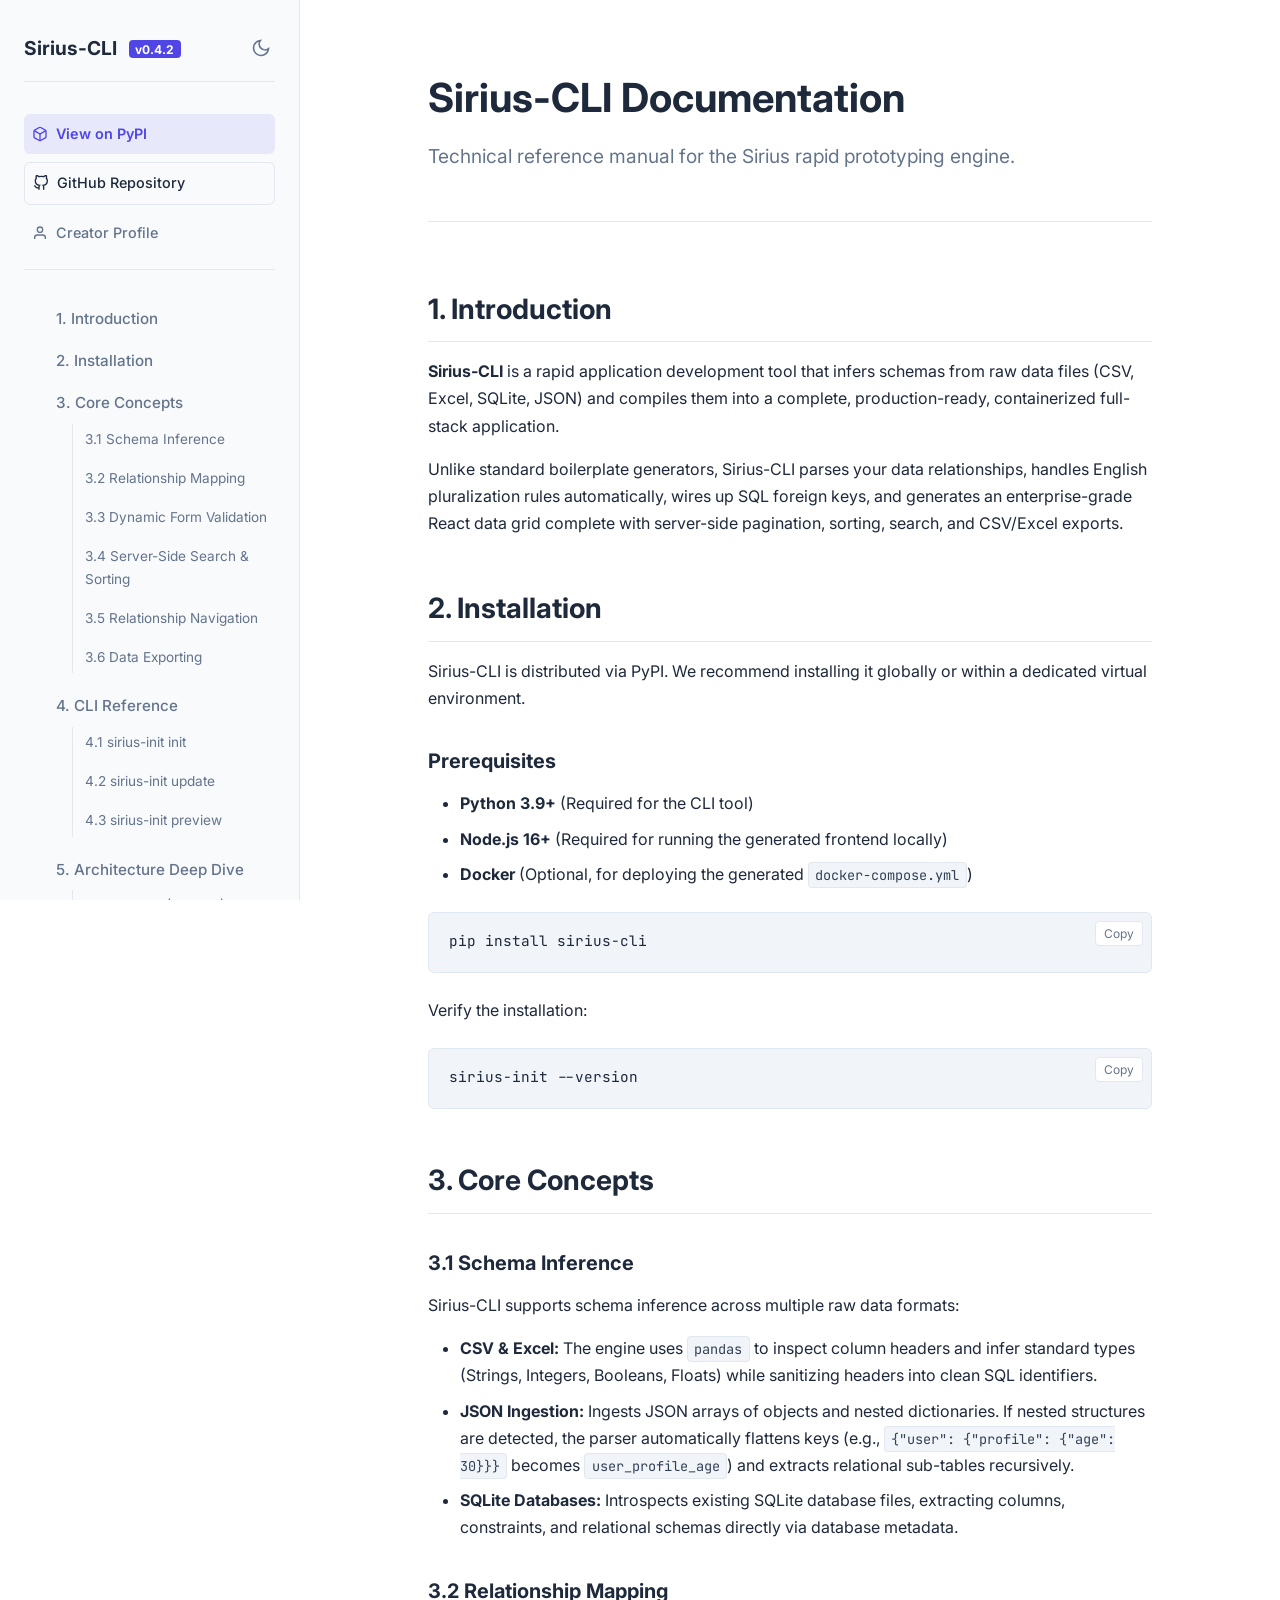
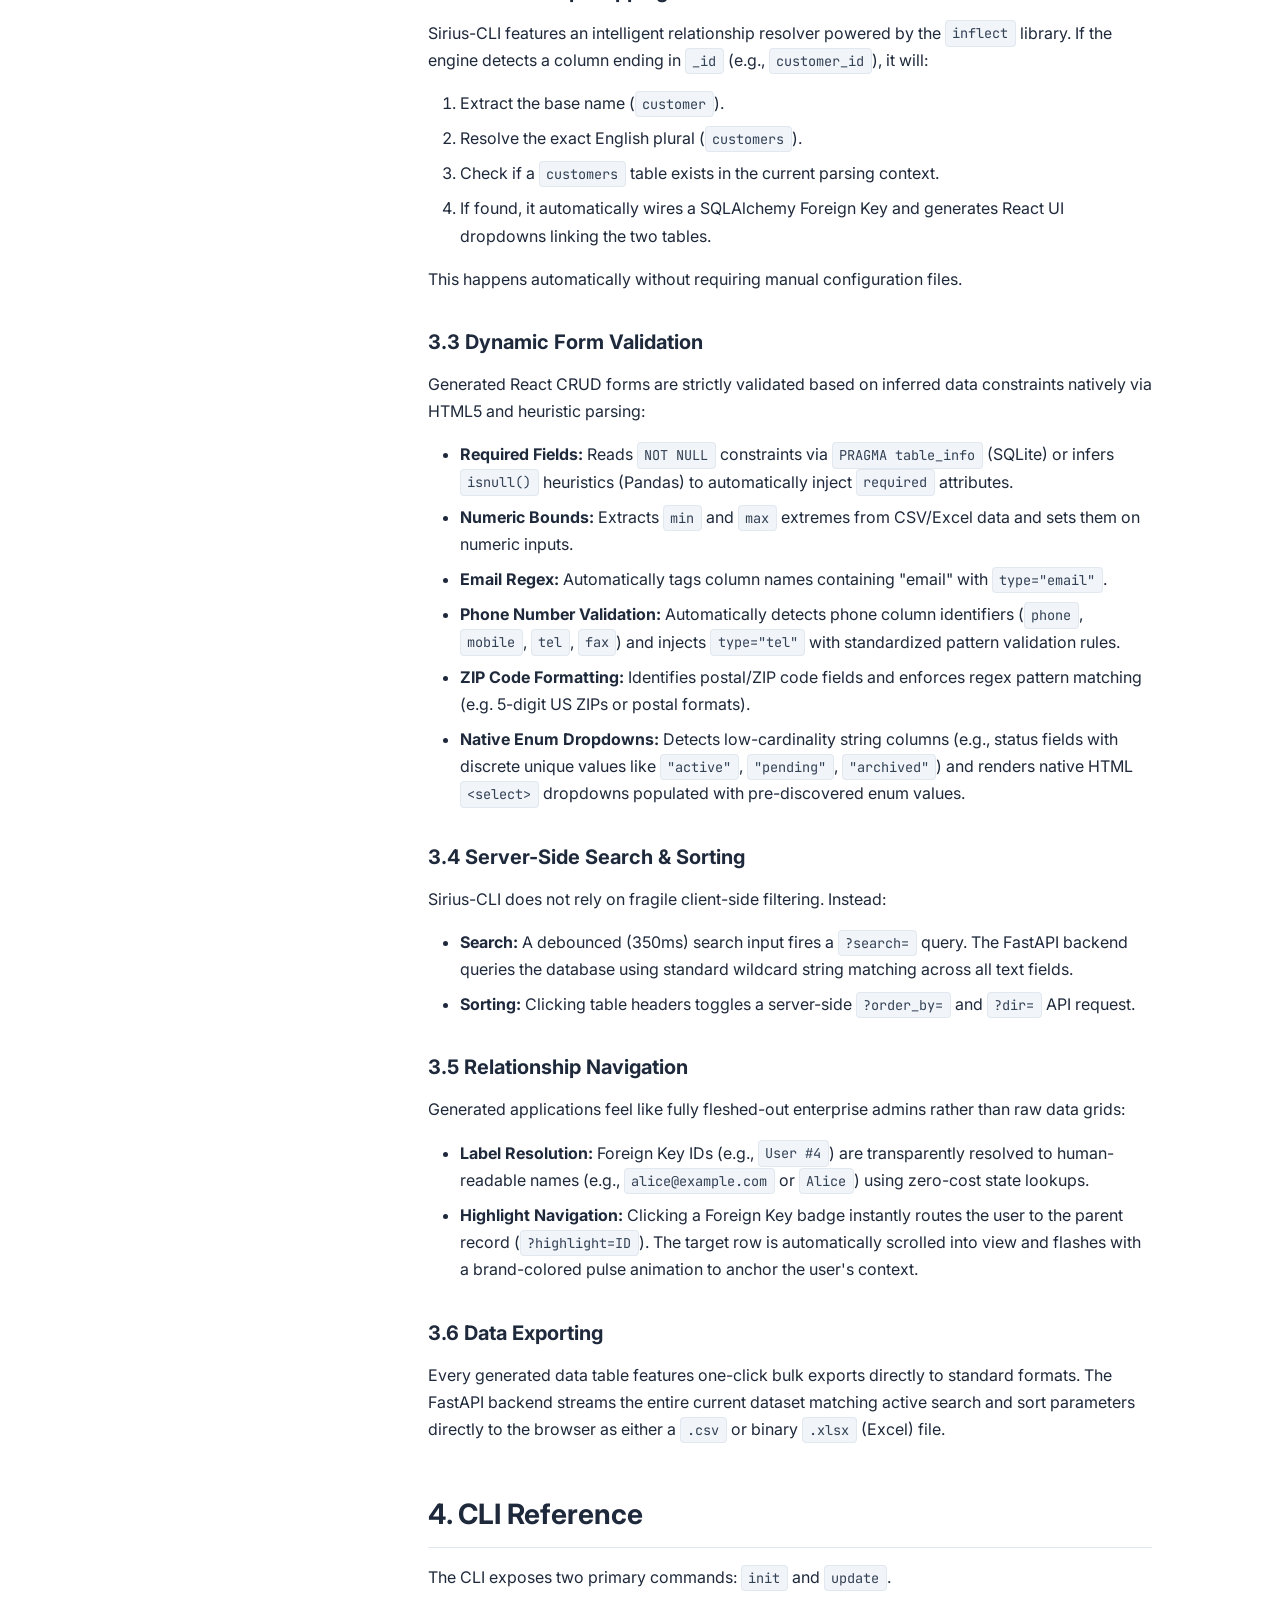
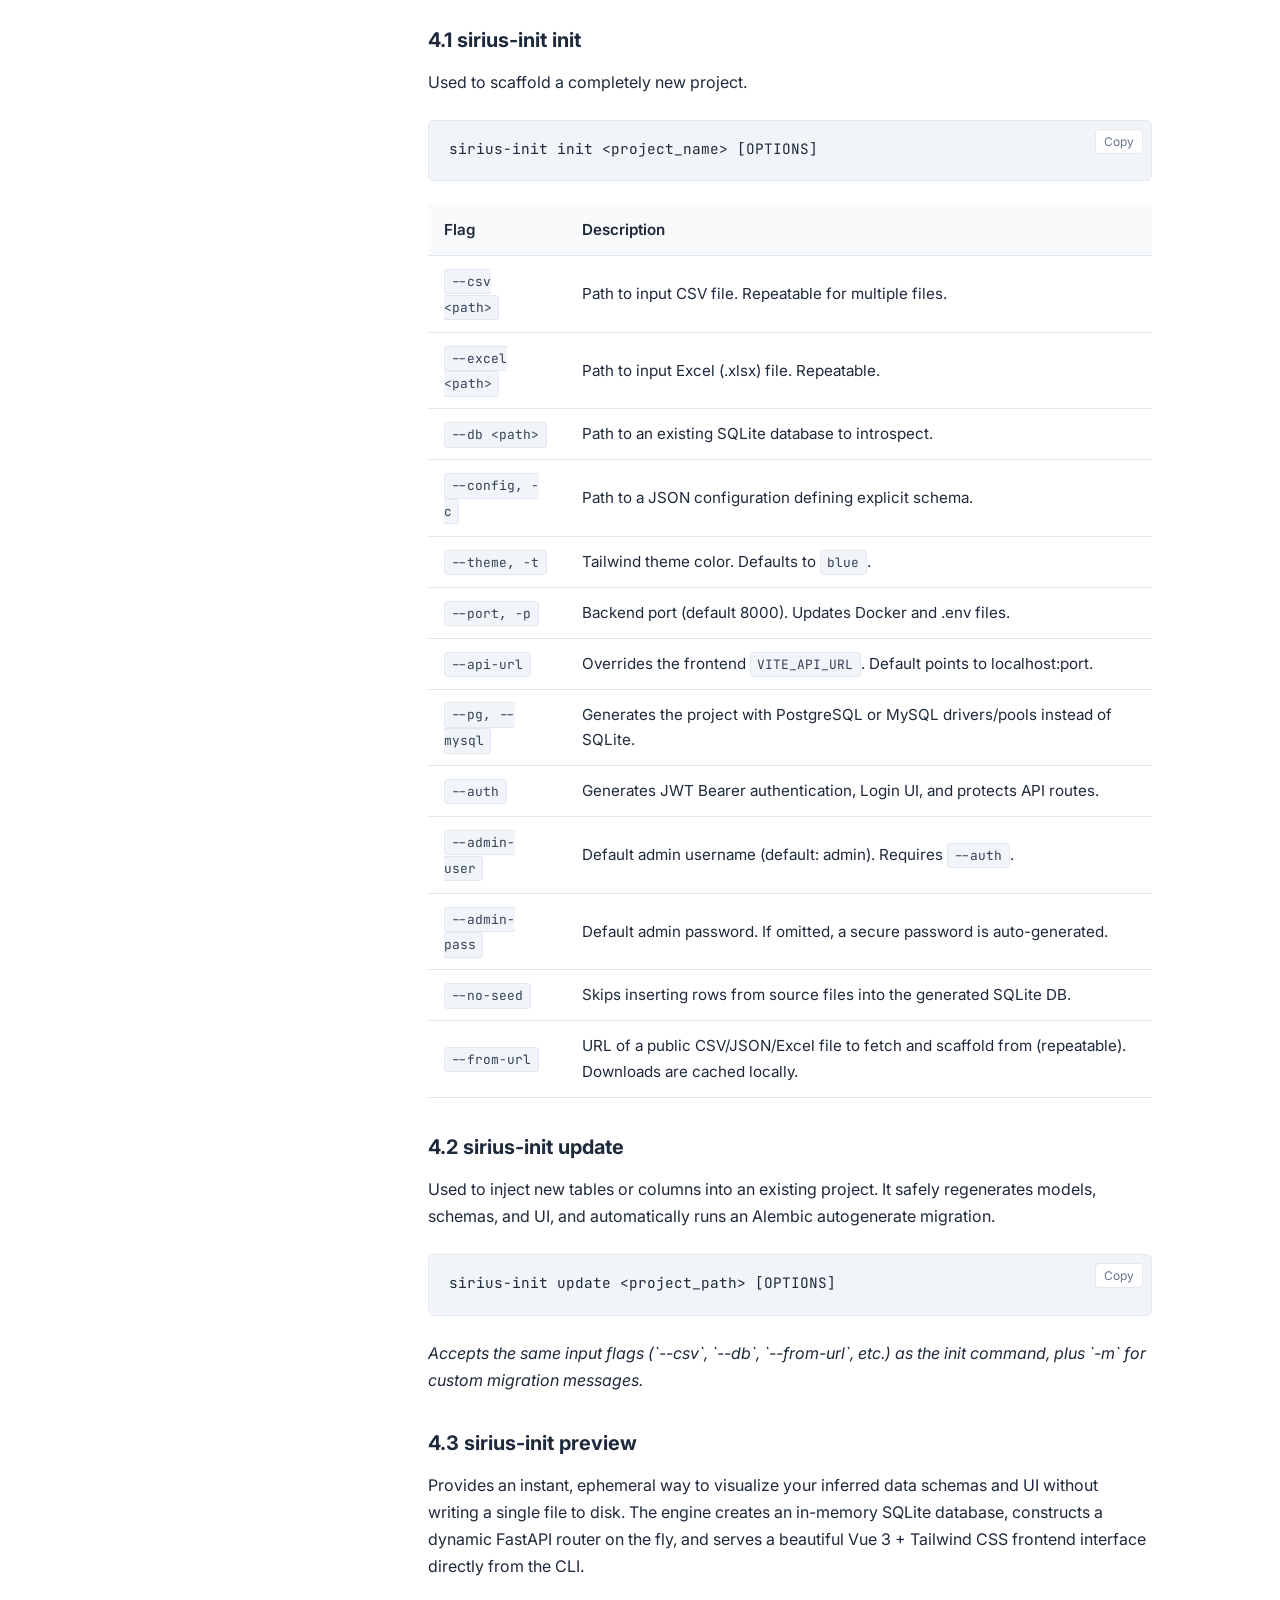
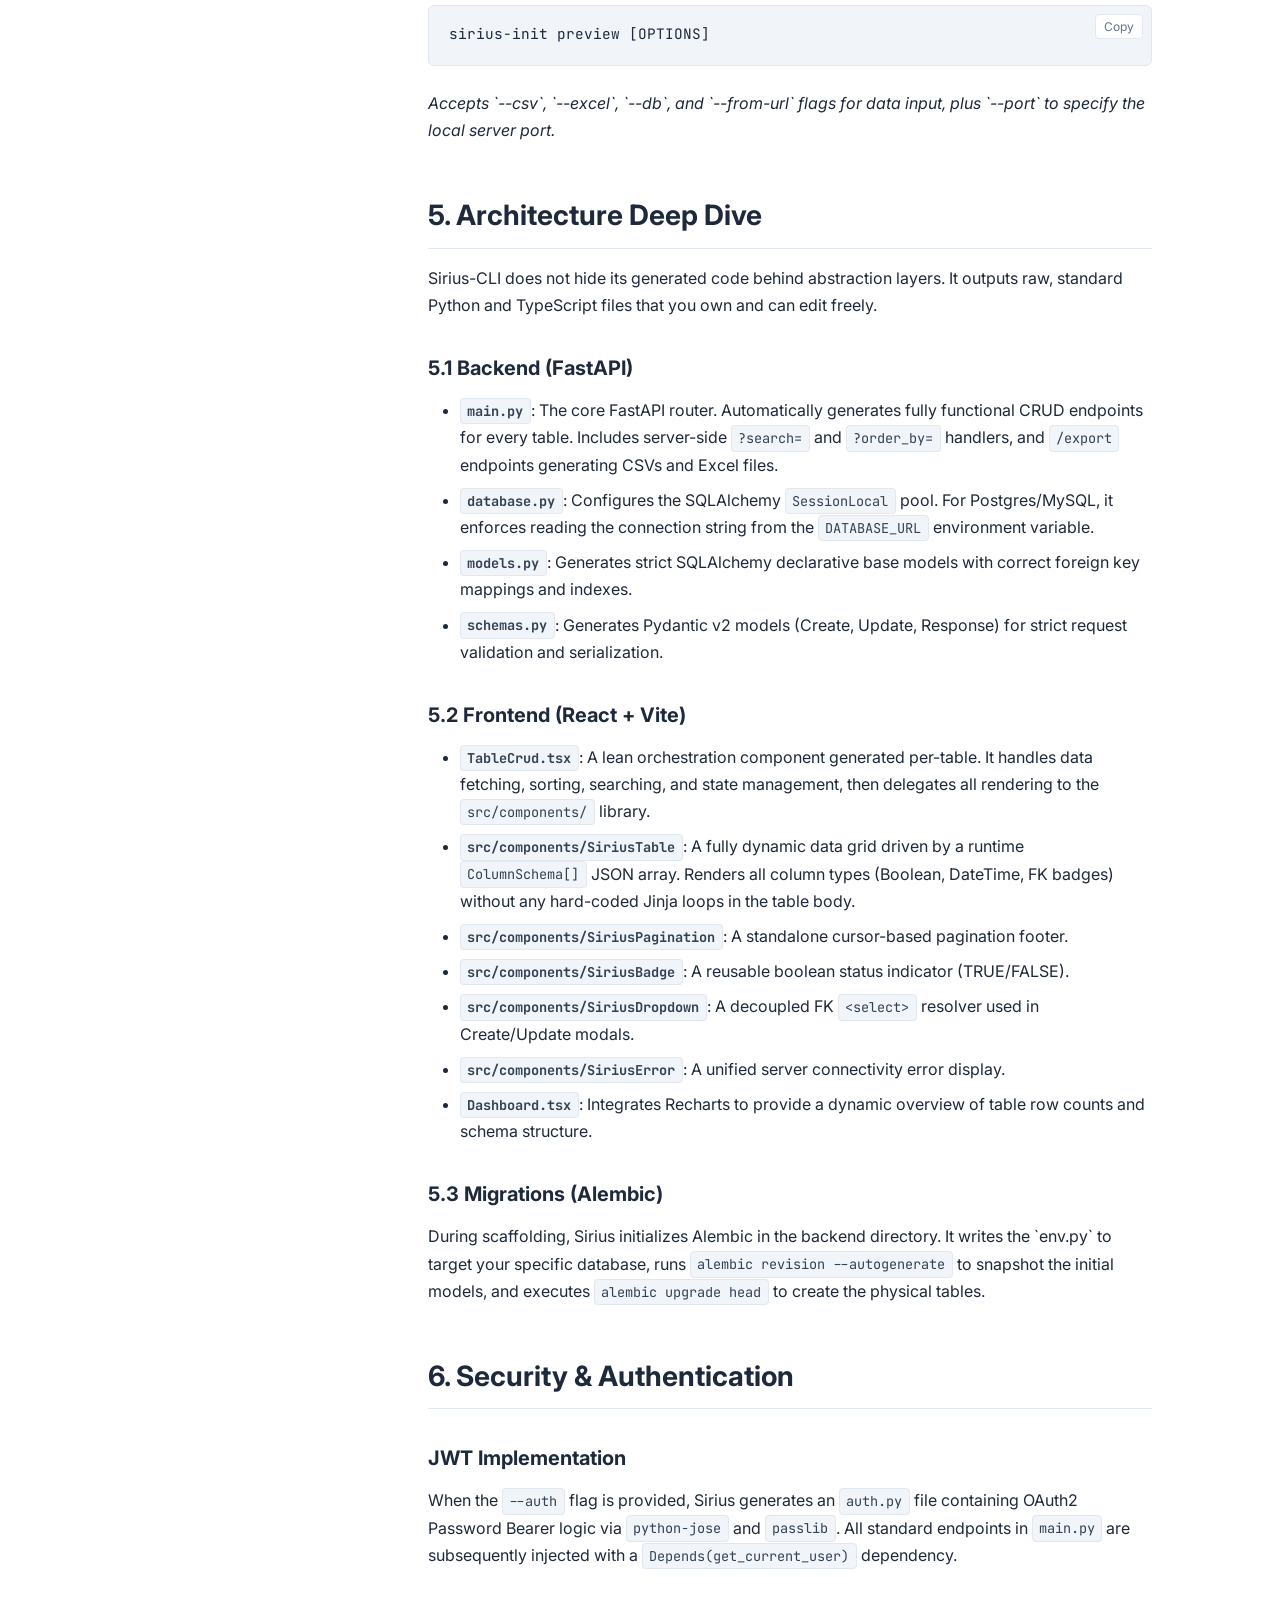
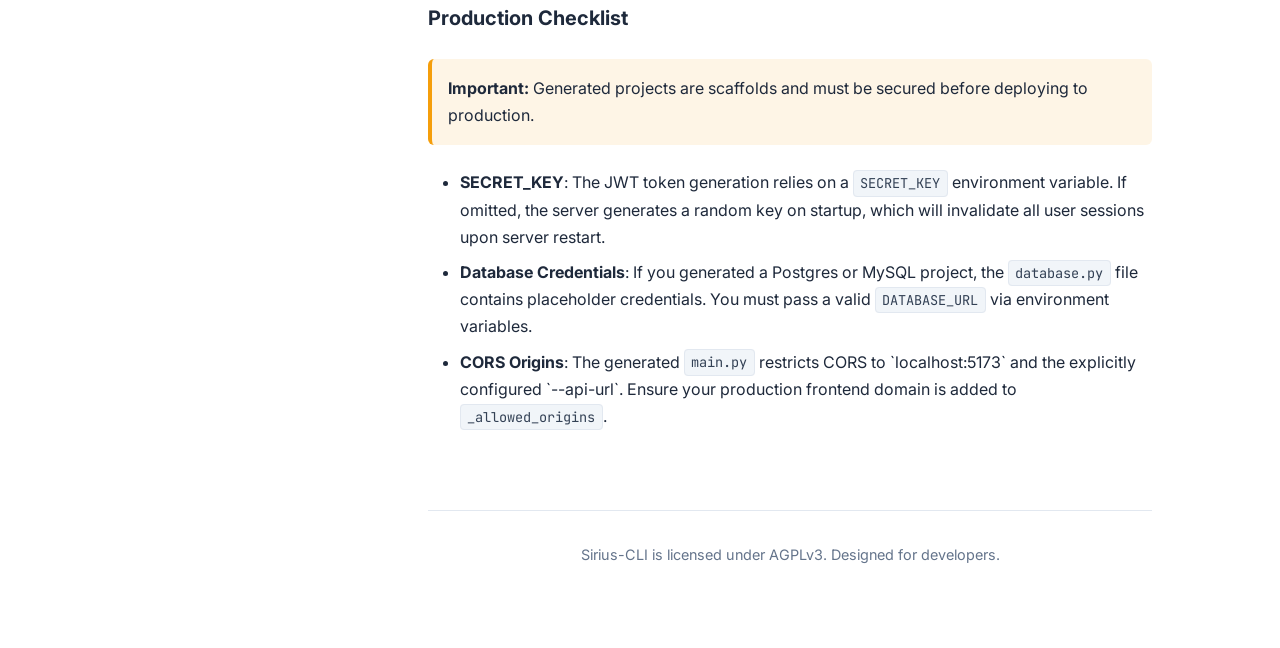
==== docs/index.html @ 5f65c9a5 "chore: bump version to 0.4.2 and update documentation" ====
<!DOCTYPE html>
<html lang="en" data-theme="light">
<head>
    <meta charset="UTF-8">
    <meta name="viewport" content="width=device-width, initial-scale=1.0">
    <meta name="description" content="Official technical documentation for Sirius-CLI">
    <title>Sirius-CLI Documentation</title>
    
    <!-- Fonts -->
    <link rel="preconnect" href="https://fonts.googleapis.com">
    <link rel="preconnect" href="https://fonts.gstatic.com" crossorigin>
    <link href="https://fonts.googleapis.com/css2?family=Inter:wght@400;500;600;700&family=JetBrains+Mono:wght@400;500&display=swap" rel="stylesheet">
    
    <link rel="stylesheet" href="style.css">
    <script src="script.js" defer></script>
</head>
<body>

    <!-- Fixed Sidebar -->
    <aside class="sidebar">
        <div class="sidebar-header">
            <div class="logo">Sirius-CLI <span class="version">v0.4.2</span></div>
            <button id="theme-toggle" class="theme-btn" aria-label="Toggle Theme">
                <!-- SVG injected via JS -->
            </button>
        </div>
        
        <div class="sidebar-links" style="margin-bottom: 2rem; padding-bottom: 1rem; border-bottom: 1px solid var(--border); display: flex; flex-direction: column; gap: 0.5rem;">
            <a href="https://pypi.org/project/sirius-cli/" target="_blank" class="btn-sidebar" style="display: flex; align-items: center; gap: 0.5rem; text-decoration: none; color: var(--primary); font-weight: 600; font-size: 0.9rem; padding: 0.5rem; background: var(--highlight); border-radius: 6px;">
                <svg width="16" height="16" viewBox="0 0 24 24" fill="none" stroke="currentColor" stroke-width="2"><path d="M21 16V8a2 2 0 0 0-1-1.73l-7-4a2 2 0 0 0-2 0l-7 4A2 2 0 0 0 3 8v8a2 2 0 0 0 1 1.73l7 4a2 2 0 0 0 2 0l7-4A2 2 0 0 0 21 16z"></path><polyline points="3.27 6.96 12 12.01 20.73 6.96"></polyline><line x1="12" y1="22.08" x2="12" y2="12"></line></svg>
                View on PyPI
            </a>
            <a href="https://github.com/amineaith3/sirius-cli" target="_blank" class="btn-sidebar" style="display: flex; align-items: center; gap: 0.5rem; text-decoration: none; color: var(--text-main); font-weight: 500; font-size: 0.9rem; padding: 0.5rem; border: 1px solid var(--border); border-radius: 6px;">
                <svg width="16" height="16" viewBox="0 0 24 24" fill="none" stroke="currentColor" stroke-width="2"><path d="M9 19c-5 1.5-5-2.5-7-3m14 6v-3.87a3.37 3.37 0 0 0-.94-2.61c3.14-.35 6.44-1.54 6.44-7A5.44 5.44 0 0 0 20 4.77 5.07 5.07 0 0 0 19.91 1S18.73.65 16 2.48a13.38 13.38 0 0 0-7 0C6.27.65 5.09 1 5.09 1A5.07 5.07 0 0 0 5 4.77a5.44 5.44 0 0 0-1.5 3.78c0 5.42 3.3 6.61 6.44 7A3.37 3.37 0 0 0 9 18.13V22"></path></svg>
                GitHub Repository
            </a>
            <a href="https://sirius-aah.com" target="_blank" class="btn-sidebar" style="display: flex; align-items: center; gap: 0.5rem; text-decoration: none; color: var(--text-muted); font-weight: 500; font-size: 0.9rem; padding: 0.5rem; transition: color 0.2s;">
                <svg width="16" height="16" viewBox="0 0 24 24" fill="none" stroke="currentColor" stroke-width="2"><path d="M20 21v-2a4 4 0 0 0-4-4H8a4 4 0 0 0-4 4v2"></path><circle cx="12" cy="7" r="4"></circle></svg>
                Creator Profile
            </a>
        </div>
        <nav class="table-of-contents">
            <ul>
                <li><a href="#introduction" class="nav-link">1. Introduction</a></li>
                <li><a href="#installation" class="nav-link">2. Installation</a></li>
                <li><a href="#core-concepts" class="nav-link">3. Core Concepts</a>
                    <ul>
                        <li><a href="#schema-inference" class="nav-link sub">3.1 Schema Inference</a></li>
                        <li><a href="#relationship-mapping" class="nav-link sub">3.2 Relationship Mapping</a></li>
                        <li><a href="#form-validation" class="nav-link sub">3.3 Dynamic Form Validation</a></li>
                        <li><a href="#server-side-operations" class="nav-link sub">3.4 Server-Side Search & Sorting</a></li>
                        <li><a href="#relationship-navigation" class="nav-link sub">3.5 Relationship Navigation</a></li>
                        <li><a href="#data-export" class="nav-link sub">3.6 Data Exporting</a></li>
                    </ul>
                </li>
                <li><a href="#cli-reference" class="nav-link">4. CLI Reference</a>
                    <ul>
                        <li><a href="#init-command" class="nav-link sub">4.1 sirius-init init</a></li>
                        <li><a href="#update-command" class="nav-link sub">4.2 sirius-init update</a></li>
                        <li><a href="#preview-command" class="nav-link sub">4.3 sirius-init preview</a></li>
                    </ul>
                </li>
                <li><a href="#architecture" class="nav-link">5. Architecture Deep Dive</a>
                    <ul>
                        <li><a href="#arch-backend" class="nav-link sub">5.1 Backend (FastAPI)</a></li>
                        <li><a href="#arch-frontend" class="nav-link sub">5.2 Frontend (React)</a></li>
                        <li><a href="#arch-migrations" class="nav-link sub">5.3 Migrations (Alembic)</a></li>
                    </ul>
                </li>
                <li><a href="#security" class="nav-link">6. Security & Auth</a></li>
            </ul>
        </nav>
    </aside>

    <!-- Main Content -->
    <main class="content">
        <header class="page-header">
            <h1>Sirius-CLI Documentation</h1>
            <p class="subtitle">Technical reference manual for the Sirius rapid prototyping engine.</p>
        </header>

        <section id="introduction">
            <h2>1. Introduction</h2>
            <p><strong>Sirius-CLI</strong> is a rapid application development tool that infers schemas from raw data files (CSV, Excel, SQLite, JSON) and compiles them into a complete, production-ready, containerized full-stack application.</p>
            <p>Unlike standard boilerplate generators, Sirius-CLI parses your data relationships, handles English pluralization rules automatically, wires up SQL foreign keys, and generates an enterprise-grade React data grid complete with server-side pagination, sorting, search, and CSV/Excel exports.</p>
        </section>

        <section id="installation">
            <h2>2. Installation</h2>
            <p>Sirius-CLI is distributed via PyPI. We recommend installing it globally or within a dedicated virtual environment.</p>
            
            <h3>Prerequisites</h3>
            <ul>
                <li><strong>Python 3.9+</strong> (Required for the CLI tool)</li>
                <li><strong>Node.js 16+</strong> (Required for running the generated frontend locally)</li>
                <li><strong>Docker</strong> (Optional, for deploying the generated <code>docker-compose.yml</code>)</li>
            </ul>

            <div class="code-block">
                <pre><code>pip install sirius-cli</code></pre>
                <button class="copy-btn">Copy</button>
            </div>
            
            <p>Verify the installation:</p>
            <div class="code-block">
                <pre><code>sirius-init --version</code></pre>
                <button class="copy-btn">Copy</button>
            </div>
        </section>

        <section id="core-concepts">
            <h2>3. Core Concepts</h2>
            
            <h3 id="schema-inference">3.1 Schema Inference</h3>
            <p>Sirius-CLI supports schema inference across multiple raw data formats:</p>
            <ul>
                <li><strong>CSV & Excel:</strong> The engine uses <code>pandas</code> to inspect column headers and infer standard types (Strings, Integers, Booleans, Floats) while sanitizing headers into clean SQL identifiers.</li>
                <li><strong>JSON Ingestion:</strong> Ingests JSON arrays of objects and nested dictionaries. If nested structures are detected, the parser automatically flattens keys (e.g., <code>{"user": {"profile": {"age": 30}}}</code> becomes <code>user_profile_age</code>) and extracts relational sub-tables recursively.</li>
                <li><strong>SQLite Databases:</strong> Introspects existing SQLite database files, extracting columns, constraints, and relational schemas directly via database metadata.</li>
            </ul>
            
            <h3 id="relationship-mapping">3.2 Relationship Mapping</h3>
            <p>Sirius-CLI features an intelligent relationship resolver powered by the <code>inflect</code> library. If the engine detects a column ending in <code>_id</code> (e.g., <code>customer_id</code>), it will:</p>
            <ol>
                <li>Extract the base name (<code>customer</code>).</li>
                <li>Resolve the exact English plural (<code>customers</code>).</li>
                <li>Check if a <code>customers</code> table exists in the current parsing context.</li>
                <li>If found, it automatically wires a SQLAlchemy Foreign Key and generates React UI dropdowns linking the two tables.</li>
            </ol>
            <p>This happens automatically without requiring manual configuration files.</p>

            <h3 id="form-validation">3.3 Dynamic Form Validation</h3>
            <p>Generated React CRUD forms are strictly validated based on inferred data constraints natively via HTML5 and heuristic parsing:</p>
            <ul>
                <li><strong>Required Fields:</strong> Reads <code>NOT NULL</code> constraints via <code>PRAGMA table_info</code> (SQLite) or infers <code>isnull()</code> heuristics (Pandas) to automatically inject <code>required</code> attributes.</li>
                <li><strong>Numeric Bounds:</strong> Extracts <code>min</code> and <code>max</code> extremes from CSV/Excel data and sets them on numeric inputs.</li>
                <li><strong>Email Regex:</strong> Automatically tags column names containing "email" with <code>type="email"</code>.</li>
                <li><strong>Phone Number Validation:</strong> Automatically detects phone column identifiers (<code>phone</code>, <code>mobile</code>, <code>tel</code>, <code>fax</code>) and injects <code>type="tel"</code> with standardized pattern validation rules.</li>
                <li><strong>ZIP Code Formatting:</strong> Identifies postal/ZIP code fields and enforces regex pattern matching (e.g. 5-digit US ZIPs or postal formats).</li>
                <li><strong>Native Enum Dropdowns:</strong> Detects low-cardinality string columns (e.g., status fields with discrete unique values like <code>"active"</code>, <code>"pending"</code>, <code>"archived"</code>) and renders native HTML <code>&lt;select&gt;</code> dropdowns populated with pre-discovered enum values.</li>
            </ul>

            <h3 id="server-side-operations">3.4 Server-Side Search & Sorting</h3>
            <p>Sirius-CLI does not rely on fragile client-side filtering. Instead:</p>
            <ul>
                <li><strong>Search:</strong> A debounced (350ms) search input fires a <code>?search=</code> query. The FastAPI backend queries the database using standard wildcard string matching across all text fields.</li>
                <li><strong>Sorting:</strong> Clicking table headers toggles a server-side <code>?order_by=</code> and <code>?dir=</code> API request.</li>
            </ul>

            <h3 id="relationship-navigation">3.5 Relationship Navigation</h3>
            <p>Generated applications feel like fully fleshed-out enterprise admins rather than raw data grids:</p>
            <ul>
                <li><strong>Label Resolution:</strong> Foreign Key IDs (e.g., <code>User #4</code>) are transparently resolved to human-readable names (e.g., <code>alice@example.com</code> or <code>Alice</code>) using zero-cost state lookups.</li>
                <li><strong>Highlight Navigation:</strong> Clicking a Foreign Key badge instantly routes the user to the parent record (<code>?highlight=ID</code>). The target row is automatically scrolled into view and flashes with a brand-colored pulse animation to anchor the user's context.</li>
            </ul>

            <h3 id="data-export">3.6 Data Exporting</h3>
            <p>Every generated data table features one-click bulk exports directly to standard formats. The FastAPI backend streams the entire current dataset matching active search and sort parameters directly to the browser as either a <code>.csv</code> or binary <code>.xlsx</code> (Excel) file.</p>
        </section>

        <section id="cli-reference">
            <h2>4. CLI Reference</h2>
            <p>The CLI exposes two primary commands: <code>init</code> and <code>update</code>.</p>

            <h3 id="init-command">4.1 sirius-init init</h3>
            <p>Used to scaffold a completely new project.</p>
            <div class="code-block">
                <pre><code>sirius-init init &lt;project_name&gt; [OPTIONS]</code></pre>
                <button class="copy-btn">Copy</button>
            </div>
            
            <div class="table-container">
                <table>
                    <thead>
                        <tr>
                            <th>Flag</th>
                            <th>Description</th>
                        </tr>
                    </thead>
                    <tbody>
                        <tr>
                            <td><code>--csv &lt;path&gt;</code></td>
                            <td>Path to input CSV file. Repeatable for multiple files.</td>
                        </tr>
                        <tr>
                            <td><code>--excel &lt;path&gt;</code></td>
                            <td>Path to input Excel (.xlsx) file. Repeatable.</td>
                        </tr>
                        <tr>
                            <td><code>--db &lt;path&gt;</code></td>
                            <td>Path to an existing SQLite database to introspect.</td>
                        </tr>
                        <tr>
                            <td><code>--config, -c</code></td>
                            <td>Path to a JSON configuration defining explicit schema.</td>
                        </tr>
                        <tr>
                            <td><code>--theme, -t</code></td>
                            <td>Tailwind theme color. Defaults to <code>blue</code>.</td>
                        </tr>
                        <tr>
                            <td><code>--port, -p</code></td>
                            <td>Backend port (default 8000). Updates Docker and .env files.</td>
                        </tr>
                        <tr>
                            <td><code>--api-url</code></td>
                            <td>Overrides the frontend <code>VITE_API_URL</code>. Default points to localhost:port.</td>
                        </tr>
                        <tr>
                            <td><code>--pg, --mysql</code></td>
                            <td>Generates the project with PostgreSQL or MySQL drivers/pools instead of SQLite.</td>
                        </tr>
                        <tr>
                            <td><code>--auth</code></td>
                            <td>Generates JWT Bearer authentication, Login UI, and protects API routes.</td>
                        </tr>
                        <tr>
                            <td><code>--admin-user</code></td>
                            <td>Default admin username (default: admin). Requires <code>--auth</code>.</td>
                        </tr>
                        <tr>
                            <td><code>--admin-pass</code></td>
                            <td>Default admin password. If omitted, a secure password is auto-generated.</td>
                        </tr>
                        <tr>
                            <td><code>--no-seed</code></td>
                            <td>Skips inserting rows from source files into the generated SQLite DB.</td>
                        </tr>
                        <tr>
                            <td><code>--from-url</code></td>
                            <td>URL of a public CSV/JSON/Excel file to fetch and scaffold from (repeatable). Downloads are cached locally.</td>
                        </tr>
                    </tbody>
                </table>
            </div>

            <h3 id="update-command">4.2 sirius-init update</h3>
            <p>Used to inject new tables or columns into an existing project. It safely regenerates models, schemas, and UI, and automatically runs an Alembic autogenerate migration.</p>
            <div class="code-block">
                <pre><code>sirius-init update &lt;project_path&gt; [OPTIONS]</code></pre>
                <button class="copy-btn">Copy</button>
            </div>
            <p><em>Accepts the same input flags (`--csv`, `--db`, `--from-url`, etc.) as the init command, plus `-m` for custom migration messages.</em></p>

            <h3 id="preview-command">4.3 sirius-init preview</h3>
            <p>Provides an instant, ephemeral way to visualize your inferred data schemas and UI without writing a single file to disk. The engine creates an in-memory SQLite database, constructs a dynamic FastAPI router on the fly, and serves a beautiful Vue 3 + Tailwind CSS frontend interface directly from the CLI.</p>
            <div class="code-block">
                <pre><code>sirius-init preview [OPTIONS]</code></pre>
                <button class="copy-btn">Copy</button>
            </div>
            <p><em>Accepts `--csv`, `--excel`, `--db`, and `--from-url` flags for data input, plus `--port` to specify the local server port.</em></p>
        </section>

        <section id="architecture">
            <h2>5. Architecture Deep Dive</h2>
            <p>Sirius-CLI does not hide its generated code behind abstraction layers. It outputs raw, standard Python and TypeScript files that you own and can edit freely.</p>

            <h3 id="arch-backend">5.1 Backend (FastAPI)</h3>
            <ul>
                <li><strong><code>main.py</code></strong>: The core FastAPI router. Automatically generates fully functional CRUD endpoints for every table. Includes server-side <code>?search=</code> and <code>?order_by=</code> handlers, and <code>/export</code> endpoints generating CSVs and Excel files.</li>
                <li><strong><code>database.py</code></strong>: Configures the SQLAlchemy <code>SessionLocal</code> pool. For Postgres/MySQL, it enforces reading the connection string from the <code>DATABASE_URL</code> environment variable.</li>
                <li><strong><code>models.py</code></strong>: Generates strict SQLAlchemy declarative base models with correct foreign key mappings and indexes.</li>
                <li><strong><code>schemas.py</code></strong>: Generates Pydantic v2 models (Create, Update, Response) for strict request validation and serialization.</li>
            </ul>

            <h3 id="arch-frontend">5.2 Frontend (React + Vite)</h3>
            <ul>
                <li><strong><code>TableCrud.tsx</code></strong>: A lean orchestration component generated per-table. It handles data fetching, sorting, searching, and state management, then delegates all rendering to the <code>src/components/</code> library.</li>
                <li><strong><code>src/components/SiriusTable</code></strong>: A fully dynamic data grid driven by a runtime <code>ColumnSchema[]</code> JSON array. Renders all column types (Boolean, DateTime, FK badges) without any hard-coded Jinja loops in the table body.</li>
                <li><strong><code>src/components/SiriusPagination</code></strong>: A standalone cursor-based pagination footer.</li>
                <li><strong><code>src/components/SiriusBadge</code></strong>: A reusable boolean status indicator (TRUE/FALSE).</li>
                <li><strong><code>src/components/SiriusDropdown</code></strong>: A decoupled FK <code>&lt;select&gt;</code> resolver used in Create/Update modals.</li>
                <li><strong><code>src/components/SiriusError</code></strong>: A unified server connectivity error display.</li>
                <li><strong><code>Dashboard.tsx</code></strong>: Integrates Recharts to provide a dynamic overview of table row counts and schema structure.</li>
            </ul>

            <h3 id="arch-migrations">5.3 Migrations (Alembic)</h3>
            <p>During scaffolding, Sirius initializes Alembic in the backend directory. It writes the `env.py` to target your specific database, runs <code>alembic revision --autogenerate</code> to snapshot the initial models, and executes <code>alembic upgrade head</code> to create the physical tables.</p>
        </section>

        <section id="security">
            <h2>6. Security & Authentication</h2>
            
            <h3>JWT Implementation</h3>
            <p>When the <code>--auth</code> flag is provided, Sirius generates an <code>auth.py</code> file containing OAuth2 Password Bearer logic via <code>python-jose</code> and <code>passlib</code>. All standard endpoints in <code>main.py</code> are subsequently injected with a <code>Depends(get_current_user)</code> dependency.</p>
            
            <h3>Production Checklist</h3>
            <div class="alert warning">
                <strong>Important:</strong> Generated projects are scaffolds and must be secured before deploying to production.
            </div>
            <ul>
                <li><strong>SECRET_KEY</strong>: The JWT token generation relies on a <code>SECRET_KEY</code> environment variable. If omitted, the server generates a random key on startup, which will invalidate all user sessions upon server restart.</li>
                <li><strong>Database Credentials</strong>: If you generated a Postgres or MySQL project, the <code>database.py</code> file contains placeholder credentials. You must pass a valid <code>DATABASE_URL</code> via environment variables.</li>
                <li><strong>CORS Origins</strong>: The generated <code>main.py</code> restricts CORS to `localhost:5173` and the explicitly configured `--api-url`. Ensure your production frontend domain is added to <code>_allowed_origins</code>.</li>
            </ul>
        </section>

        <footer class="docs-footer">
            <p>Sirius-CLI is licensed under AGPLv3. Designed for developers.</p>
        </footer>
    </main>

</body>
</html>
---- docs/style.css ----
:root {
    /* Light Theme Variables (Default) */
    --bg-main: #FFFFFF;
    --bg-sidebar: #F8FAFC;
    --bg-code: #F1F5F9;
    --text-main: #1E293B;
    --text-muted: #64748B;
    --text-code: #334155;
    --border: #E2E8F0;
    --primary: #4F46E5;
    --primary-hover: #4338CA;
    --link: #2563EB;
    --highlight: rgba(79, 70, 229, 0.1);
    
    --font-sans: 'Inter', -apple-system, sans-serif;
    --font-mono: 'JetBrains Mono', monospace;
    
    --sidebar-width: 300px;
}

[data-theme="dark"] {
    /* Dark Theme Variables */
    --bg-main: #0F172A;
    --bg-sidebar: #1E293B;
    --bg-code: #1E293B;
    --text-main: #F1F5F9;
    --text-muted: #94A3B8;
    --text-code: #E2E8F0;
    --border: #334155;
    --primary: #6366F1;
    --primary-hover: #818CF8;
    --link: #60A5FA;
    --highlight: rgba(99, 102, 241, 0.2);
}

* {
    box-sizing: border-box;
    margin: 0;
    padding: 0;
}

html {
    scroll-behavior: smooth;
    font-size: 16px;
}

body {
    font-family: var(--font-sans);
    color: var(--text-main);
    background-color: var(--bg-main);
    line-height: 1.7;
    display: flex;
    min-height: 100vh;
    transition: background-color 0.3s, color 0.3s;
}

/* Sidebar Navigation */
.sidebar {
    width: var(--sidebar-width);
    background-color: var(--bg-sidebar);
    border-right: 1px solid var(--border);
    height: 100vh;
    position: fixed;
    top: 0;
    left: 0;
    overflow-y: auto;
    padding: 2rem 1.5rem;
    transition: background-color 0.3s, border-color 0.3s;
}

.sidebar-header {
    display: flex;
    justify-content: space-between;
    align-items: center;
    margin-bottom: 2rem;
    padding-bottom: 1rem;
    border-bottom: 1px solid var(--border);
}

.logo {
    font-weight: 700;
    font-size: 1.2rem;
    color: var(--text-main);
}

.version {
    font-size: 0.75rem;
    background: var(--primary);
    color: white;
    padding: 0.1rem 0.4rem;
    border-radius: 4px;
    margin-left: 0.5rem;
    vertical-align: middle;
}

.theme-btn {
    background: none;
    border: none;
    cursor: pointer;
    color: var(--text-muted);
    display: flex;
    align-items: center;
    justify-content: center;
    padding: 0.25rem;
    border-radius: 4px;
    transition: color 0.2s, background 0.2s;
}

.theme-btn:hover {
    color: var(--text-main);
    background: var(--border);
}

.table-of-contents ul {
    list-style: none;
}

.table-of-contents li {
    margin-bottom: 0.5rem;
}

.table-of-contents ul ul {
    margin-top: 0.25rem;
    margin-left: 1rem;
    border-left: 1px solid var(--border);
    padding-left: 0.75rem;
}

.nav-link {
    text-decoration: none;
    color: var(--text-muted);
    font-size: 0.95rem;
    display: block;
    padding: 0.25rem 0;
    transition: color 0.2s;
    font-weight: 500;
}

.nav-link.sub {
    font-size: 0.85rem;
    font-weight: 400;
}

.nav-link:hover {
    color: var(--text-main);
}

.nav-link.active {
    color: var(--primary);
    font-weight: 600;
}

/* Main Content */
.content {
    margin-left: var(--sidebar-width);
    padding: 4rem 10%;
    max-width: calc(1000px + var(--sidebar-width));
    width: 100%;
}

.page-header {
    margin-bottom: 4rem;
    padding-bottom: 2rem;
    border-bottom: 1px solid var(--border);
}

h1 { font-size: 2.5rem; margin-bottom: 0.5rem; color: var(--text-main); }
.subtitle { font-size: 1.2rem; color: var(--text-muted); }

h2 { font-size: 1.75rem; margin: 3rem 0 1rem; color: var(--text-main); padding-bottom: 0.5rem; border-bottom: 1px solid var(--border); }
h3 { font-size: 1.25rem; margin: 2rem 0 0.75rem; color: var(--text-main); }

p { margin-bottom: 1rem; }

a { color: var(--link); text-decoration: none; }
a:hover { text-decoration: underline; }

ul, ol { margin-bottom: 1rem; padding-left: 2rem; }
li { margin-bottom: 0.5rem; }

/* Code Blocks */
code {
    font-family: var(--font-mono);
    background: var(--bg-code);
    color: var(--text-code);
    padding: 0.2rem 0.4rem;
    border-radius: 4px;
    font-size: 0.85em;
    border: 1px solid var(--border);
}

.code-block {
    position: relative;
    background: var(--bg-code);
    border: 1px solid var(--border);
    border-radius: 6px;
    margin: 1.5rem 0;
    overflow: hidden;
}

.code-block pre {
    padding: 1rem 1.25rem;
    overflow-x: auto;
    margin: 0;
}

.code-block code {
    background: transparent;
    border: none;
    padding: 0;
    color: var(--text-main);
    font-size: 0.9em;
}

.copy-btn {
    position: absolute;
    top: 0.5rem;
    right: 0.5rem;
    background: var(--bg-main);
    border: 1px solid var(--border);
    color: var(--text-muted);
    font-size: 0.75rem;
    padding: 0.25rem 0.5rem;
    border-radius: 4px;
    cursor: pointer;
    transition: all 0.2s;
    font-family: var(--font-sans);
}

.copy-btn:hover {
    color: var(--text-main);
    border-color: var(--text-muted);
}

/* Tables */
.table-container {
    overflow-x: auto;
    margin: 1.5rem 0;
}

table {
    width: 100%;
    border-collapse: collapse;
    font-size: 0.95rem;
}

th, td {
    padding: 0.75rem 1rem;
    text-align: left;
    border-bottom: 1px solid var(--border);
}

th {
    background: var(--bg-sidebar);
    font-weight: 600;
}

/* Alerts */
.alert {
    padding: 1rem;
    border-radius: 6px;
    margin: 1.5rem 0;
    border-left: 4px solid var(--primary);
    background: var(--highlight);
}

.alert.warning {
    border-left-color: #F59E0B;
    background: rgba(245, 158, 11, 0.1);
}

/* Footer */
.docs-footer {
    margin-top: 5rem;
    padding-top: 2rem;
    border-top: 1px solid var(--border);
    color: var(--text-muted);
    font-size: 0.9rem;
    text-align: center;
}

/* Responsive */
@media (max-width: 900px) {
    .sidebar { display: none; }
    .content { margin-left: 0; padding: 2rem 1rem; }
}
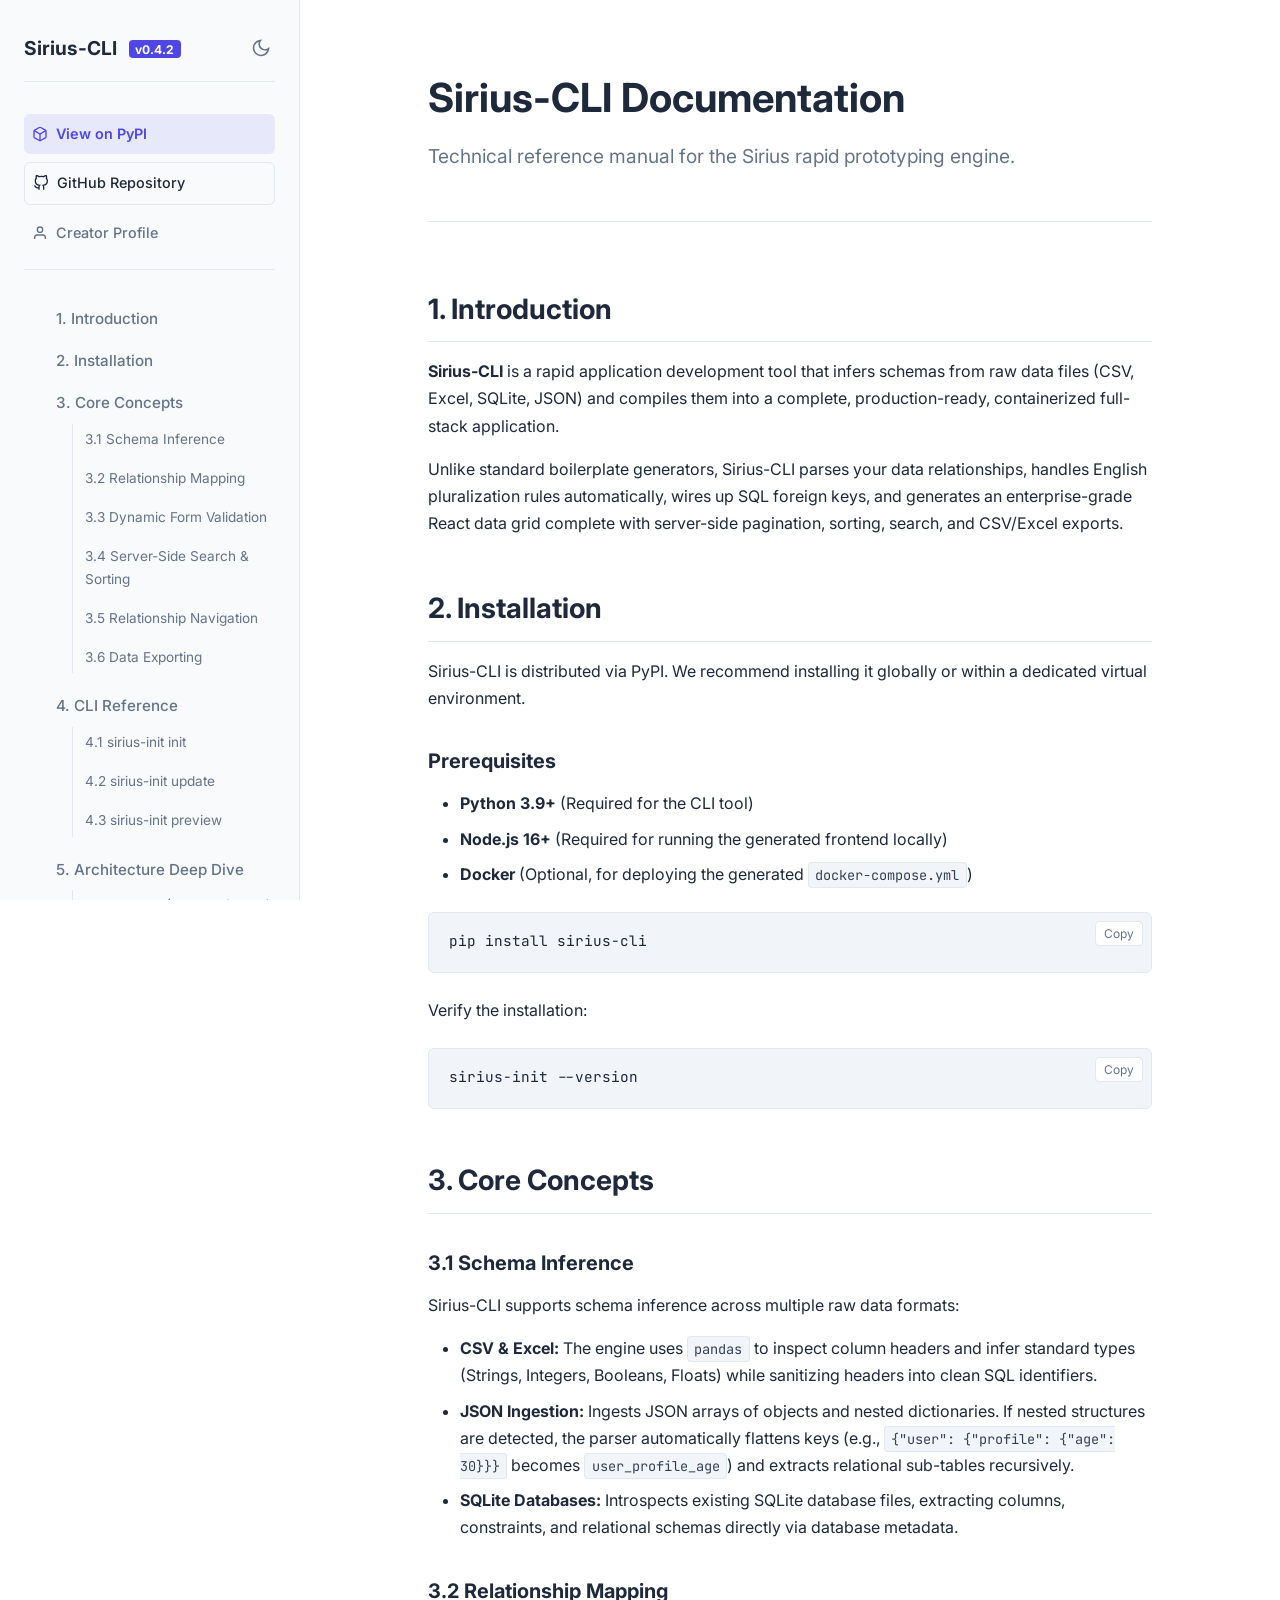
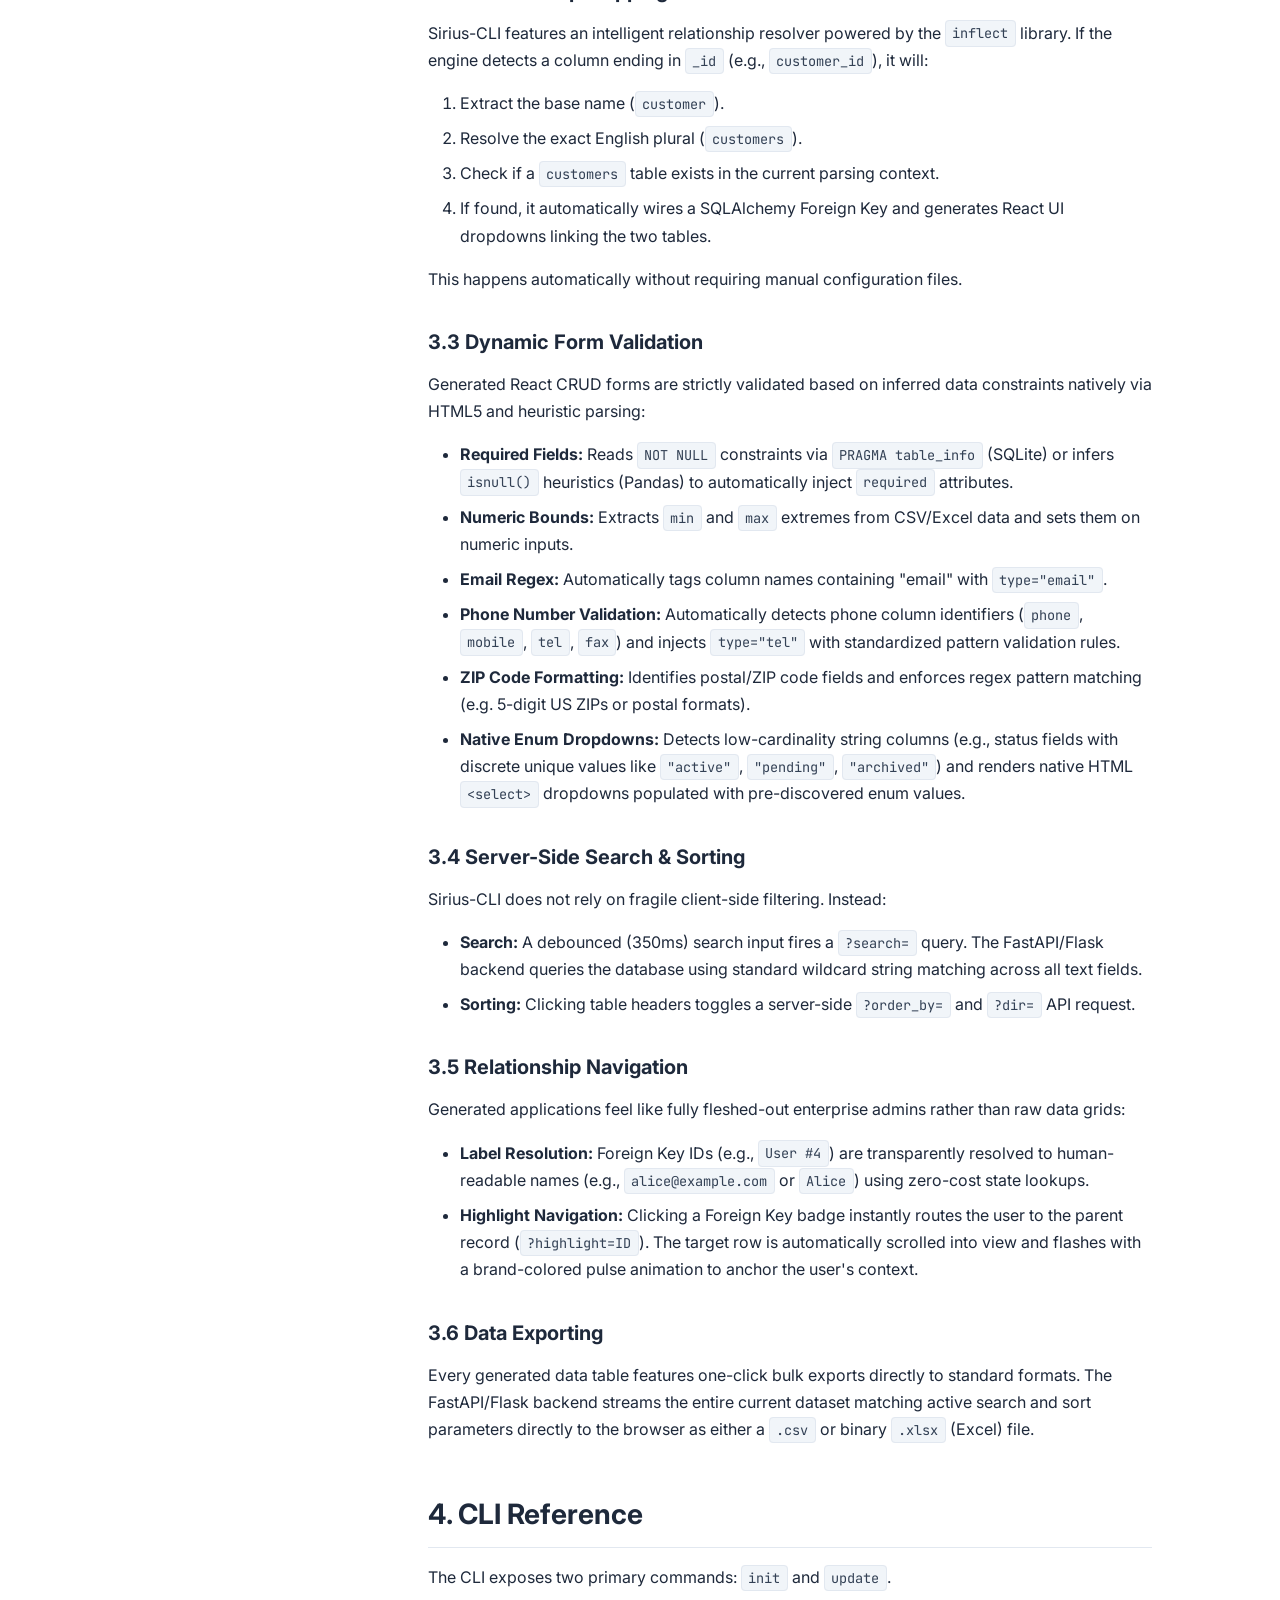
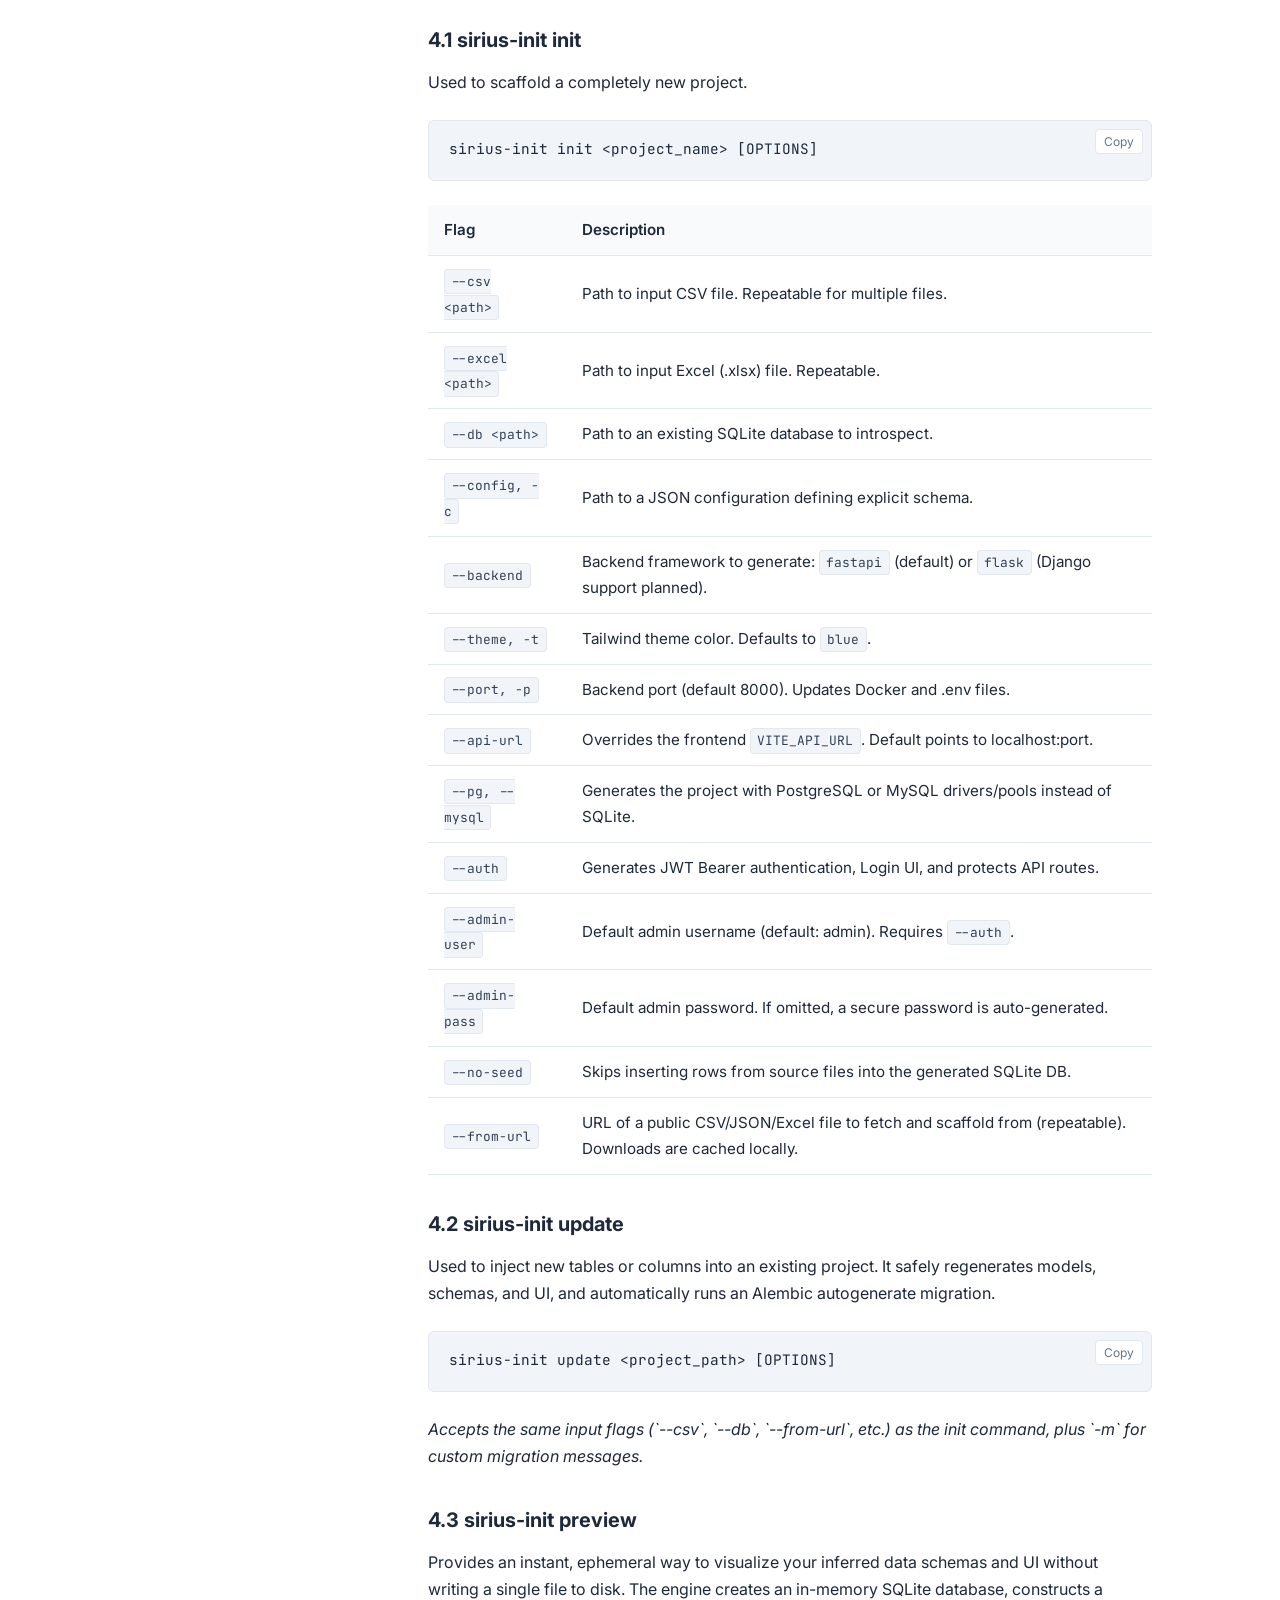
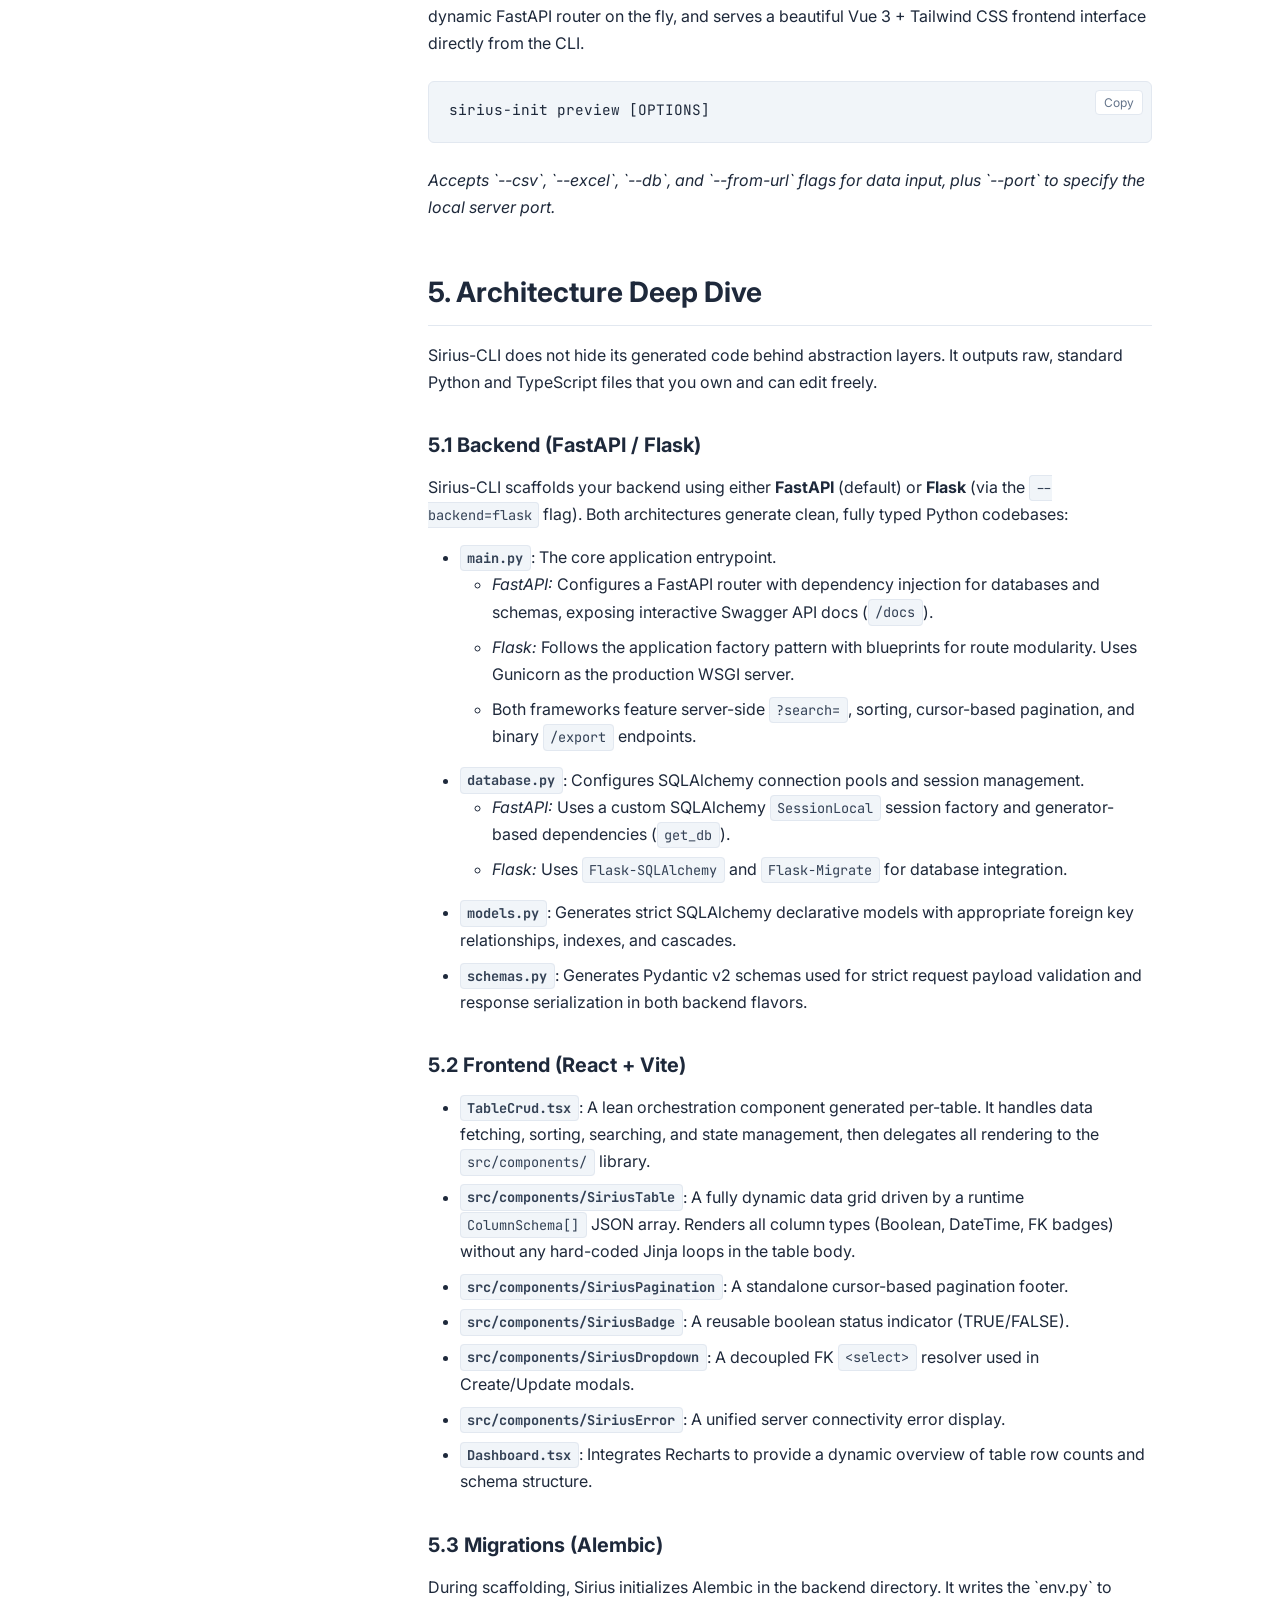
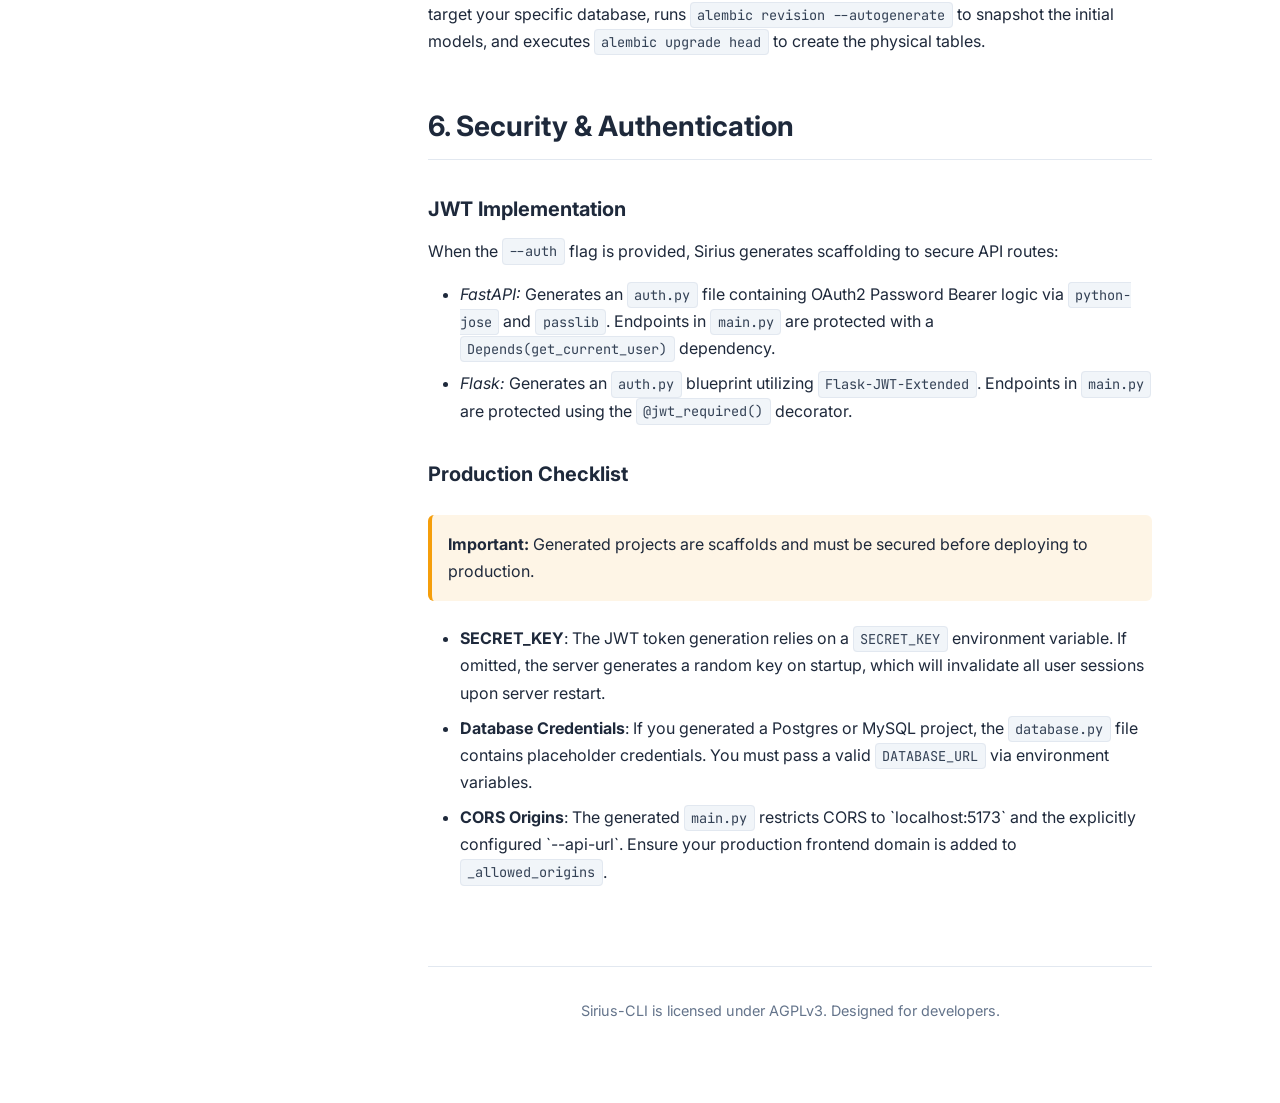
==== commit 87ee8f69: "docs: document Flask backend strategy alongside FastAPI" ====
--- a/docs/index.html
+++ b/docs/index.html
@@ -62,7 +62,7 @@
                 </li>
                 <li><a href="#architecture" class="nav-link">5. Architecture Deep Dive</a>
                     <ul>
-                        <li><a href="#arch-backend" class="nav-link sub">5.1 Backend (FastAPI)</a></li>
+                        <li><a href="#arch-backend" class="nav-link sub">5.1 Backend (FastAPI / Flask)</a></li>
                         <li><a href="#arch-frontend" class="nav-link sub">5.2 Frontend (React)</a></li>
                         <li><a href="#arch-migrations" class="nav-link sub">5.3 Migrations (Alembic)</a></li>
                     </ul>
@@ -143,7 +143,7 @@
             <h3 id="server-side-operations">3.4 Server-Side Search & Sorting</h3>
             <p>Sirius-CLI does not rely on fragile client-side filtering. Instead:</p>
             <ul>
-                <li><strong>Search:</strong> A debounced (350ms) search input fires a <code>?search=</code> query. The FastAPI backend queries the database using standard wildcard string matching across all text fields.</li>
+                <li><strong>Search:</strong> A debounced (350ms) search input fires a <code>?search=</code> query. The FastAPI/Flask backend queries the database using standard wildcard string matching across all text fields.</li>
                 <li><strong>Sorting:</strong> Clicking table headers toggles a server-side <code>?order_by=</code> and <code>?dir=</code> API request.</li>
             </ul>
 
@@ -155,7 +155,7 @@
             </ul>
 
             <h3 id="data-export">3.6 Data Exporting</h3>
-            <p>Every generated data table features one-click bulk exports directly to standard formats. The FastAPI backend streams the entire current dataset matching active search and sort parameters directly to the browser as either a <code>.csv</code> or binary <code>.xlsx</code> (Excel) file.</p>
+            <p>Every generated data table features one-click bulk exports directly to standard formats. The FastAPI/Flask backend streams the entire current dataset matching active search and sort parameters directly to the browser as either a <code>.csv</code> or binary <code>.xlsx</code> (Excel) file.</p>
         </section>
 
         <section id="cli-reference">
@@ -195,6 +195,10 @@
                             <td>Path to a JSON configuration defining explicit schema.</td>
                         </tr>
                         <tr>
+                            <td><code>--backend</code></td>
+                            <td>Backend framework to generate: <code>fastapi</code> (default) or <code>flask</code> (Django support planned).</td>
+                        </tr>
+                        <tr>
                             <td><code>--theme, -t</code></td>
                             <td>Tailwind theme color. Defaults to <code>blue</code>.</td>
                         </tr>
@@ -255,12 +259,24 @@
             <h2>5. Architecture Deep Dive</h2>
             <p>Sirius-CLI does not hide its generated code behind abstraction layers. It outputs raw, standard Python and TypeScript files that you own and can edit freely.</p>
 
-            <h3 id="arch-backend">5.1 Backend (FastAPI)</h3>
-            <ul>
-                <li><strong><code>main.py</code></strong>: The core FastAPI router. Automatically generates fully functional CRUD endpoints for every table. Includes server-side <code>?search=</code> and <code>?order_by=</code> handlers, and <code>/export</code> endpoints generating CSVs and Excel files.</li>
-                <li><strong><code>database.py</code></strong>: Configures the SQLAlchemy <code>SessionLocal</code> pool. For Postgres/MySQL, it enforces reading the connection string from the <code>DATABASE_URL</code> environment variable.</li>
-                <li><strong><code>models.py</code></strong>: Generates strict SQLAlchemy declarative base models with correct foreign key mappings and indexes.</li>
-                <li><strong><code>schemas.py</code></strong>: Generates Pydantic v2 models (Create, Update, Response) for strict request validation and serialization.</li>
+            <h3 id="arch-backend">5.1 Backend (FastAPI / Flask)</h3>
+            <p>Sirius-CLI scaffolds your backend using either <strong>FastAPI</strong> (default) or <strong>Flask</strong> (via the <code>--backend=flask</code> flag). Both architectures generate clean, fully typed Python codebases:</p>
+            <ul>
+                <li><strong><code>main.py</code></strong>: The core application entrypoint.
+                    <ul>
+                        <li><em>FastAPI:</em> Configures a FastAPI router with dependency injection for databases and schemas, exposing interactive Swagger API docs (<code>/docs</code>).</li>
+                        <li><em>Flask:</em> Follows the application factory pattern with blueprints for route modularity. Uses Gunicorn as the production WSGI server.</li>
+                        <li>Both frameworks feature server-side <code>?search=</code>, sorting, cursor-based pagination, and binary <code>/export</code> endpoints.</li>
+                    </ul>
+                </li>
+                <li><strong><code>database.py</code></strong>: Configures SQLAlchemy connection pools and session management.
+                    <ul>
+                        <li><em>FastAPI:</em> Uses a custom SQLAlchemy <code>SessionLocal</code> session factory and generator-based dependencies (<code>get_db</code>).</li>
+                        <li><em>Flask:</em> Uses <code>Flask-SQLAlchemy</code> and <code>Flask-Migrate</code> for database integration.</li>
+                    </ul>
+                </li>
+                <li><strong><code>models.py</code></strong>: Generates strict SQLAlchemy declarative models with appropriate foreign key relationships, indexes, and cascades.</li>
+                <li><strong><code>schemas.py</code></strong>: Generates Pydantic v2 schemas used for strict request payload validation and response serialization in both backend flavors.</li>
             </ul>
 
             <h3 id="arch-frontend">5.2 Frontend (React + Vite)</h3>
@@ -282,7 +298,11 @@
             <h2>6. Security & Authentication</h2>
             
             <h3>JWT Implementation</h3>
-            <p>When the <code>--auth</code> flag is provided, Sirius generates an <code>auth.py</code> file containing OAuth2 Password Bearer logic via <code>python-jose</code> and <code>passlib</code>. All standard endpoints in <code>main.py</code> are subsequently injected with a <code>Depends(get_current_user)</code> dependency.</p>
+            <p>When the <code>--auth</code> flag is provided, Sirius generates scaffolding to secure API routes:</p>
+            <ul>
+                <li><em>FastAPI:</em> Generates an <code>auth.py</code> file containing OAuth2 Password Bearer logic via <code>python-jose</code> and <code>passlib</code>. Endpoints in <code>main.py</code> are protected with a <code>Depends(get_current_user)</code> dependency.</li>
+                <li><em>Flask:</em> Generates an <code>auth.py</code> blueprint utilizing <code>Flask-JWT-Extended</code>. Endpoints in <code>main.py</code> are protected using the <code>@jwt_required()</code> decorator.</li>
+            </ul>
             
             <h3>Production Checklist</h3>
             <div class="alert warning">
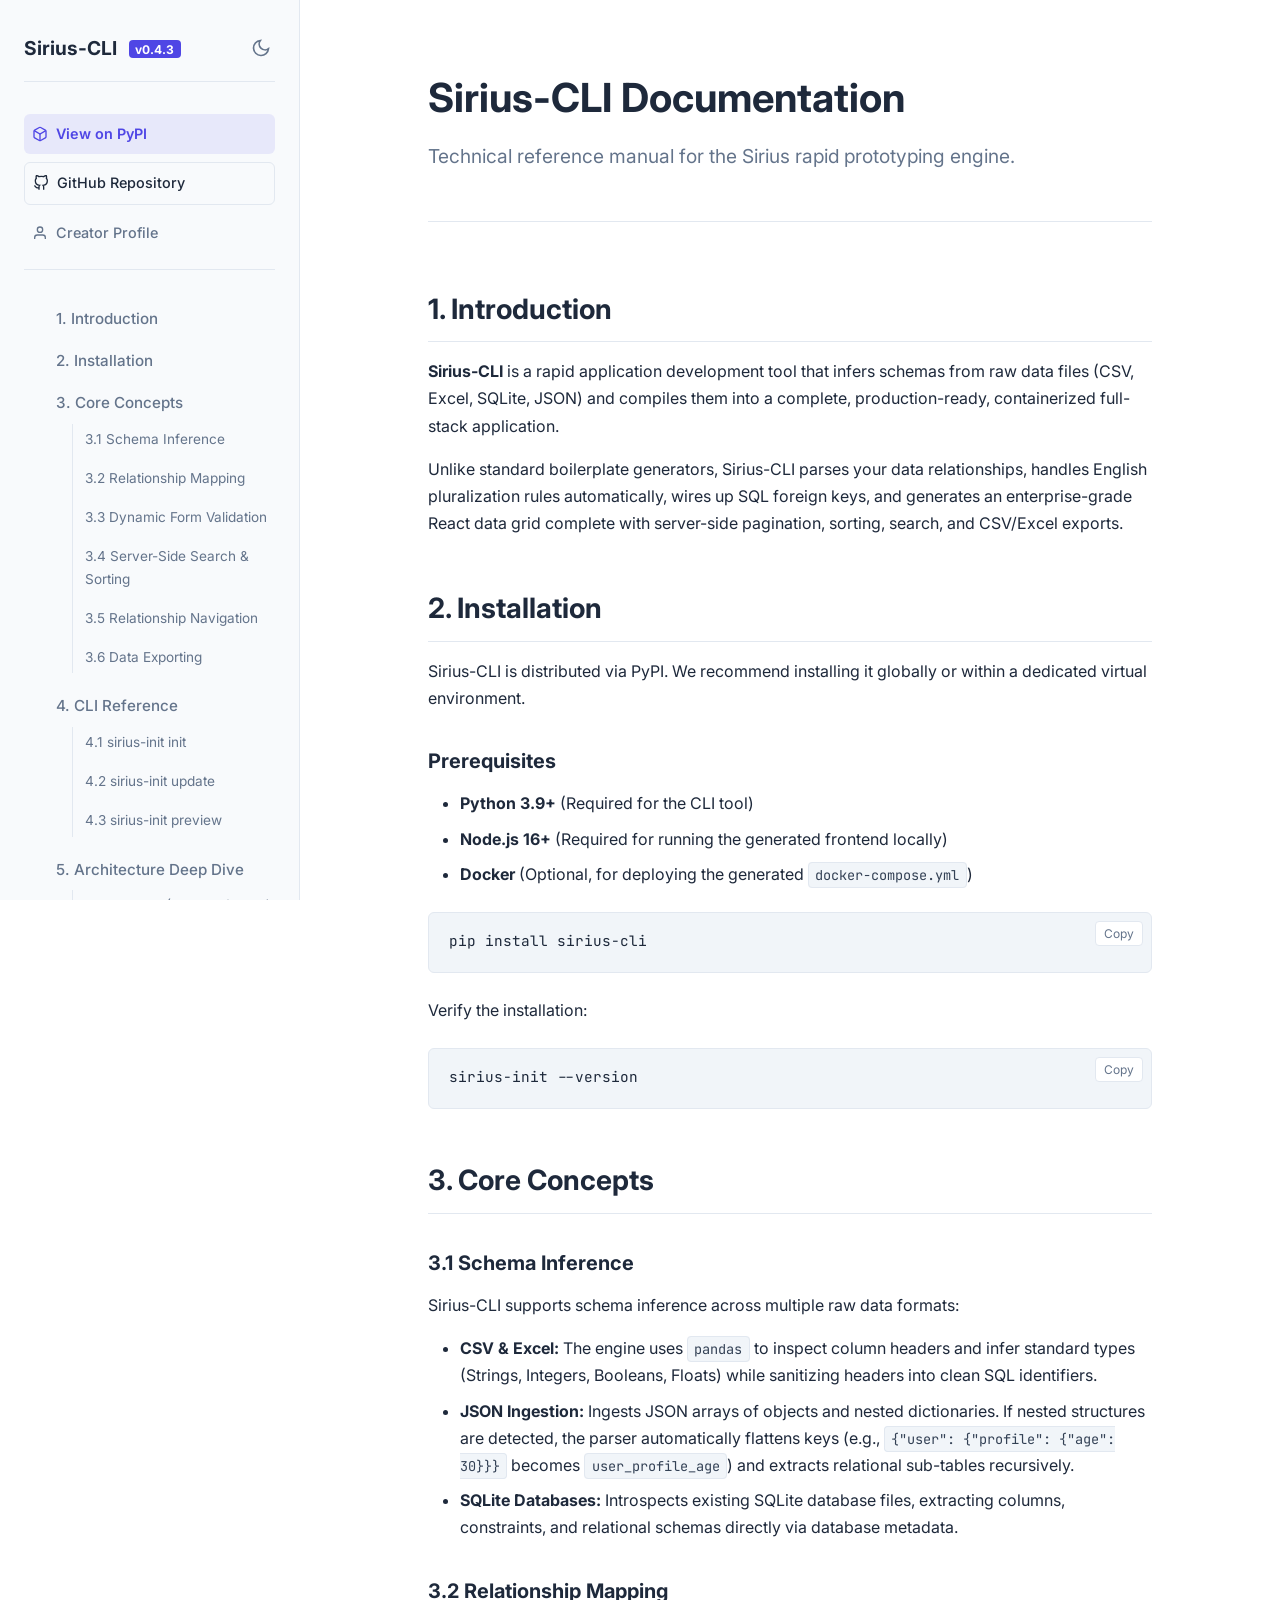
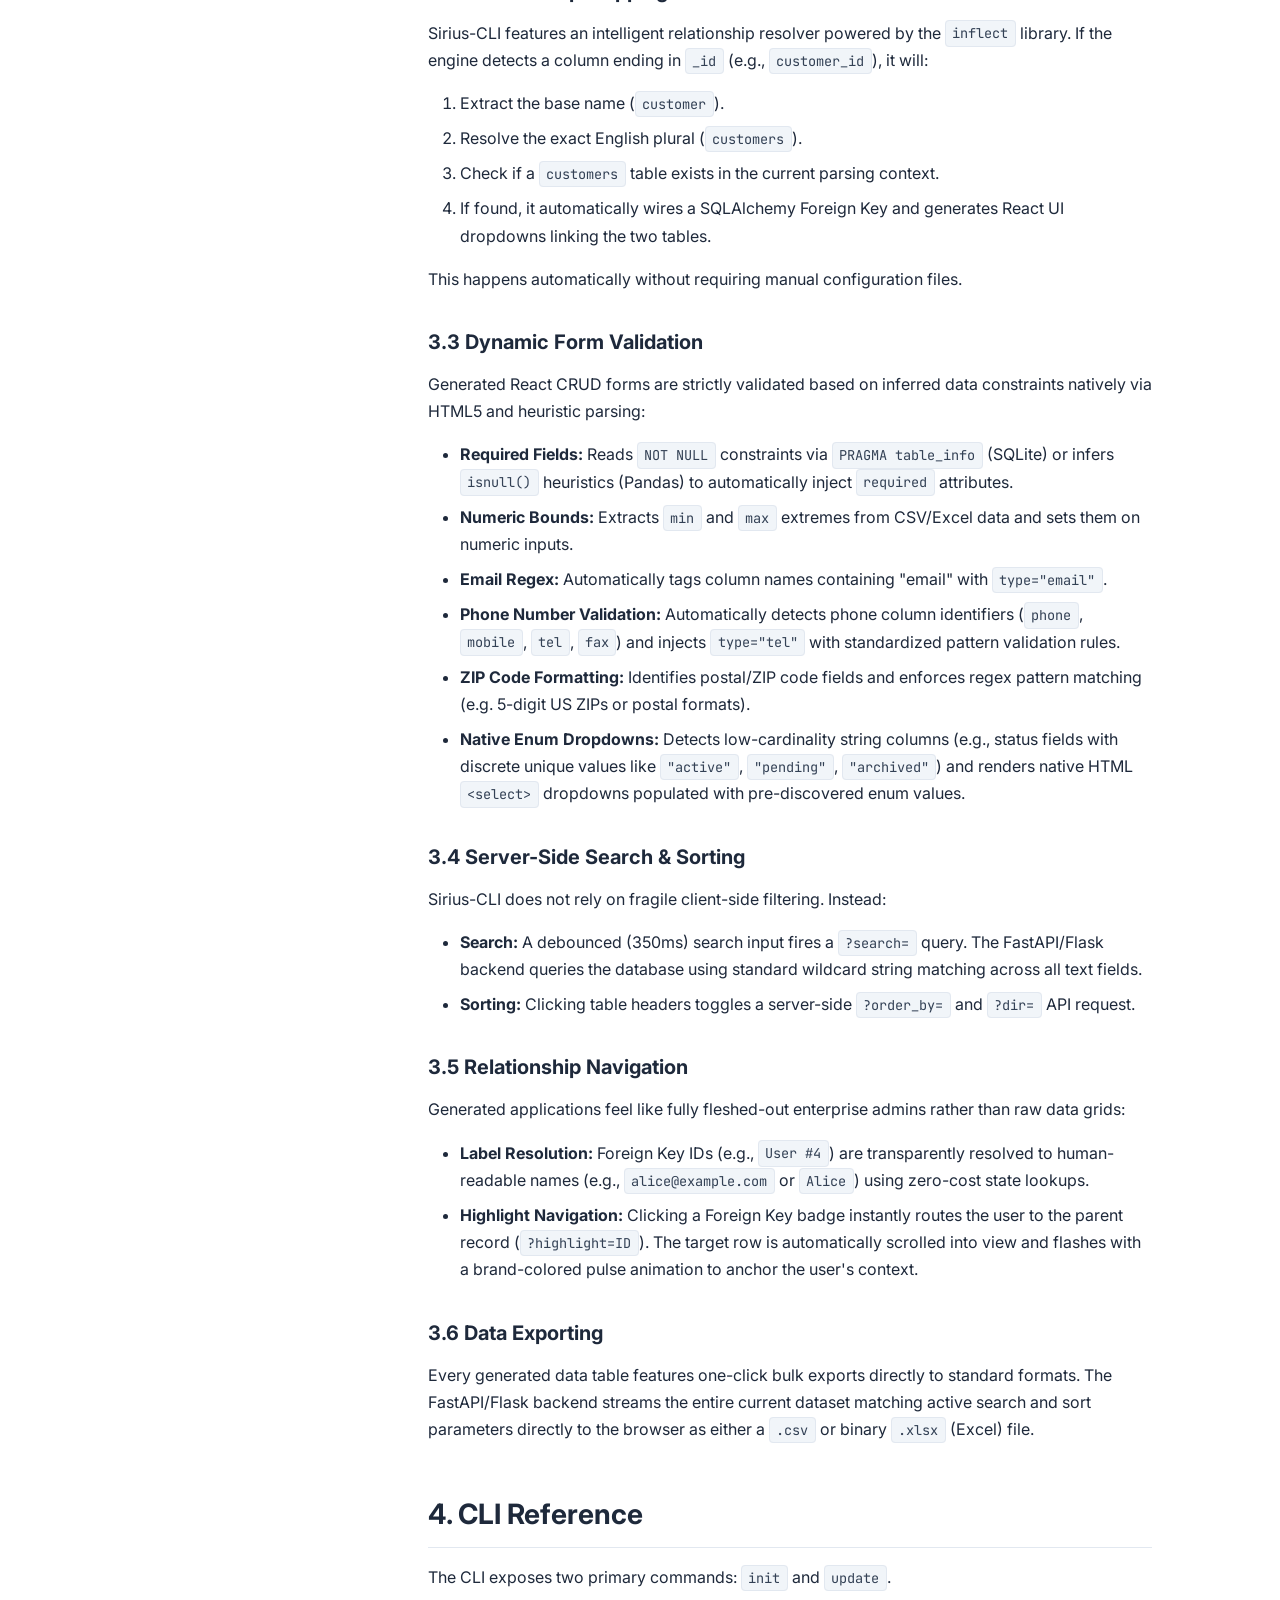
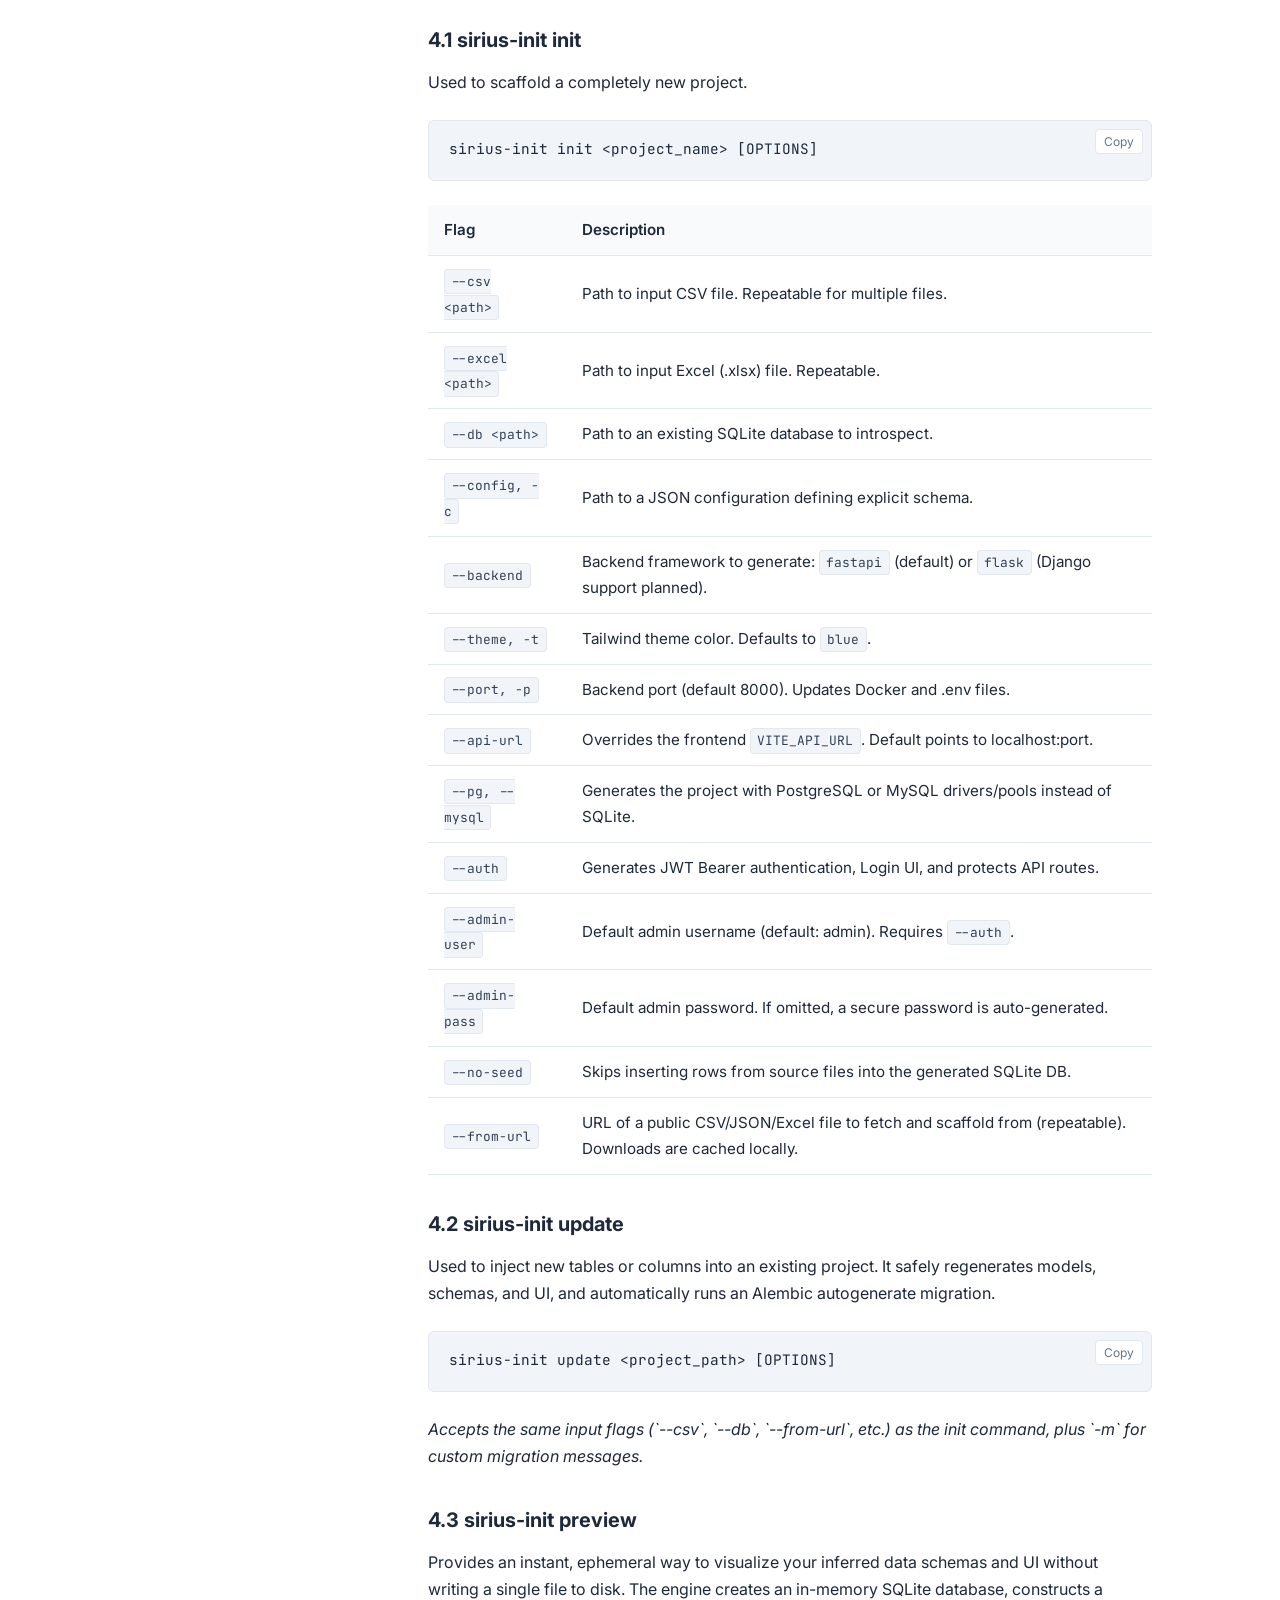
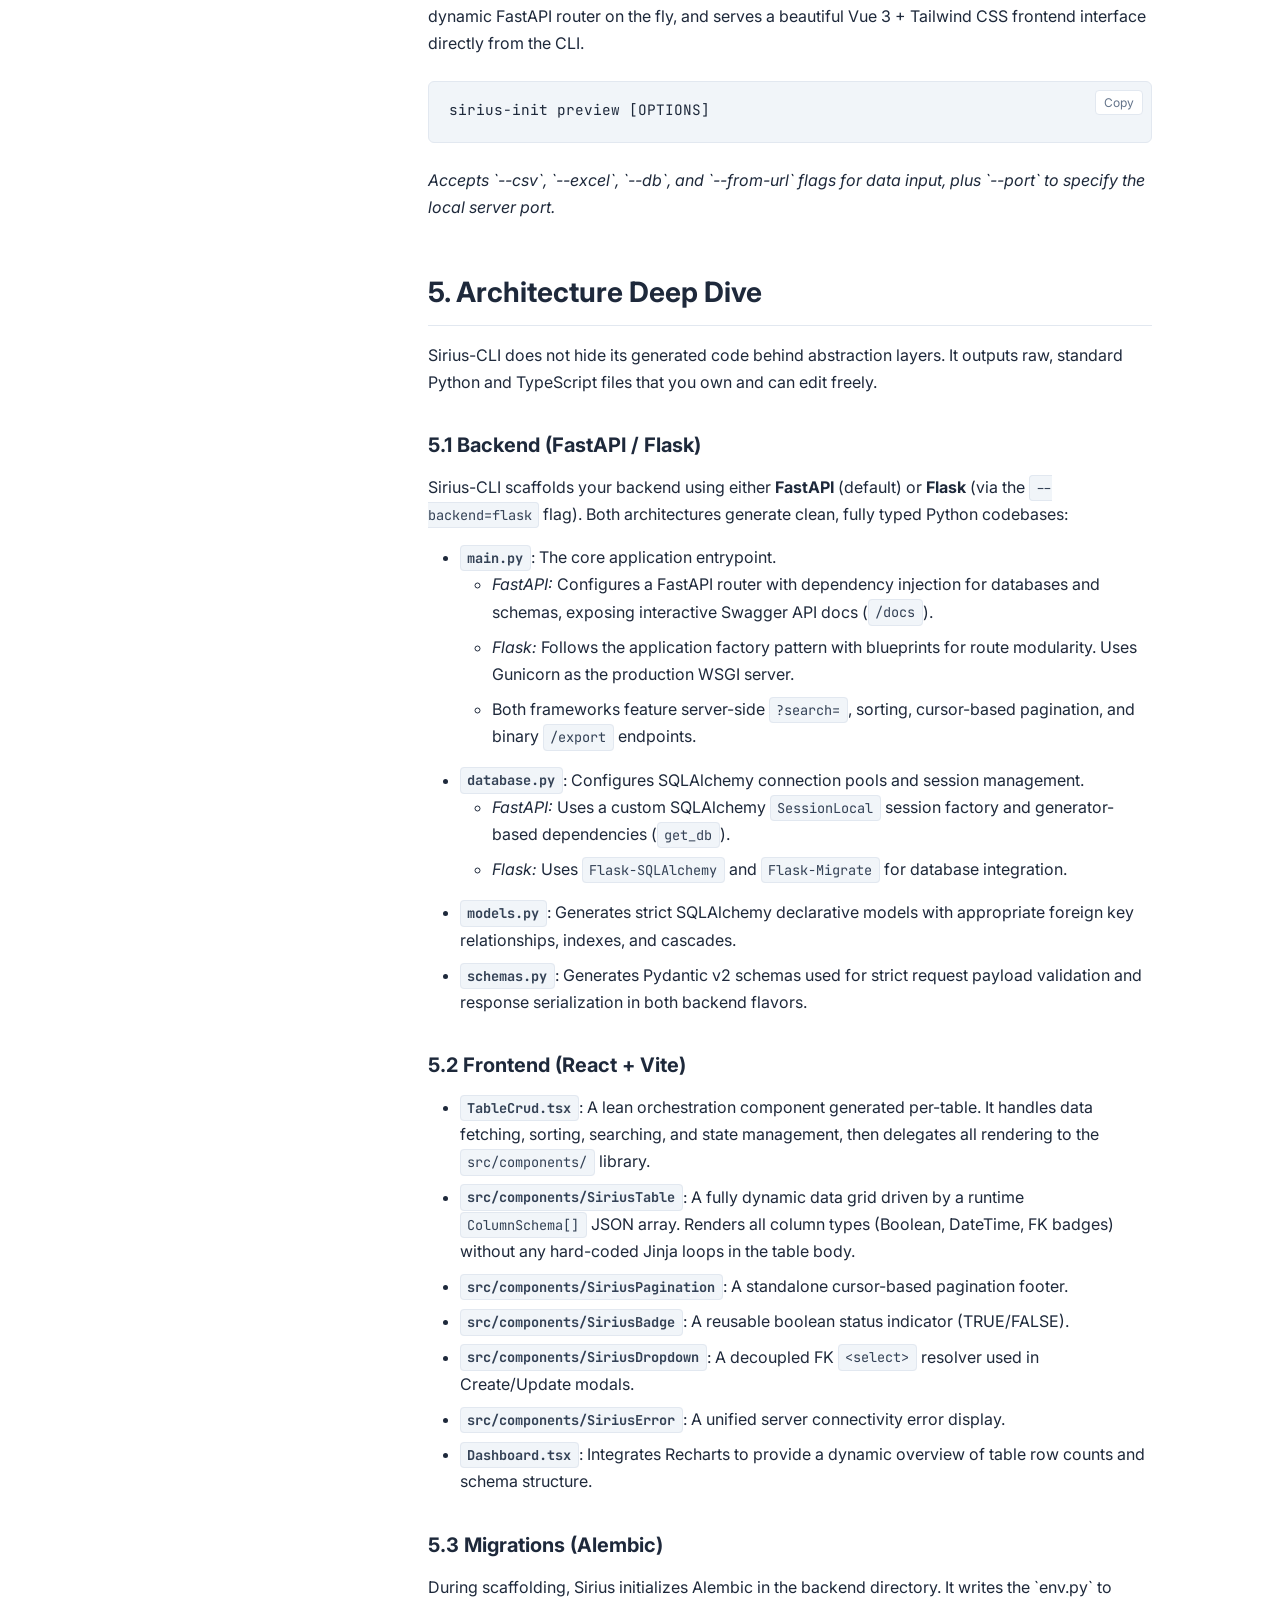
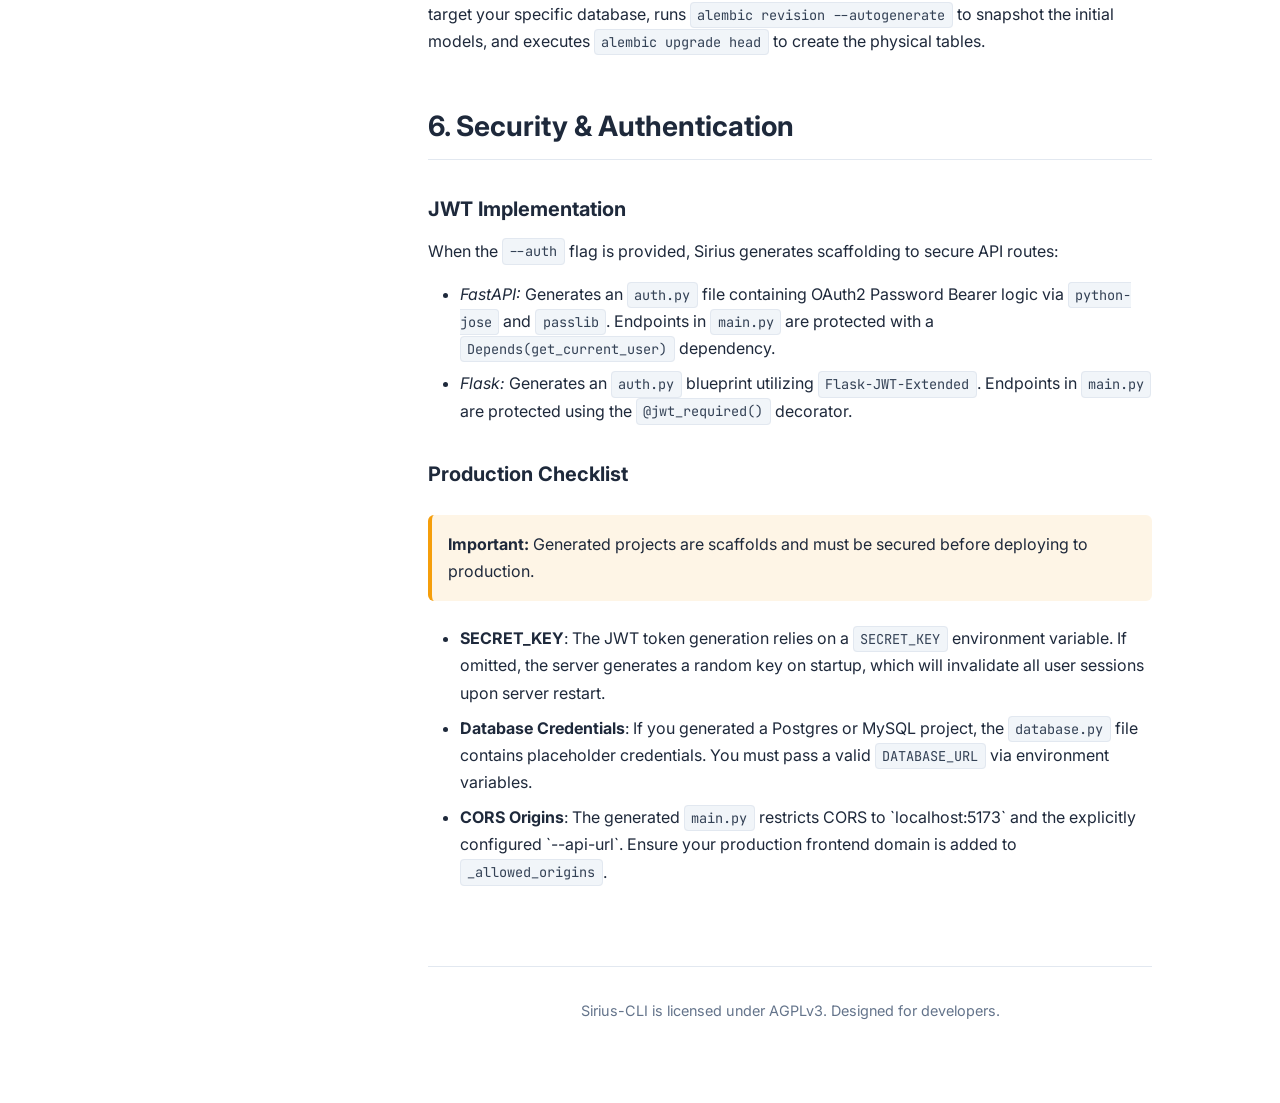
==== commit 9fc2dcaa: "Bump version to 0.4.3 for release" ====
--- a/docs/index.html
+++ b/docs/index.html
@@ -19,7 +19,7 @@
     <!-- Fixed Sidebar -->
     <aside class="sidebar">
         <div class="sidebar-header">
-            <div class="logo">Sirius-CLI <span class="version">v0.4.2</span></div>
+            <div class="logo">Sirius-CLI <span class="version">v0.4.3</span></div>
             <button id="theme-toggle" class="theme-btn" aria-label="Toggle Theme">
                 <!-- SVG injected via JS -->
             </button>
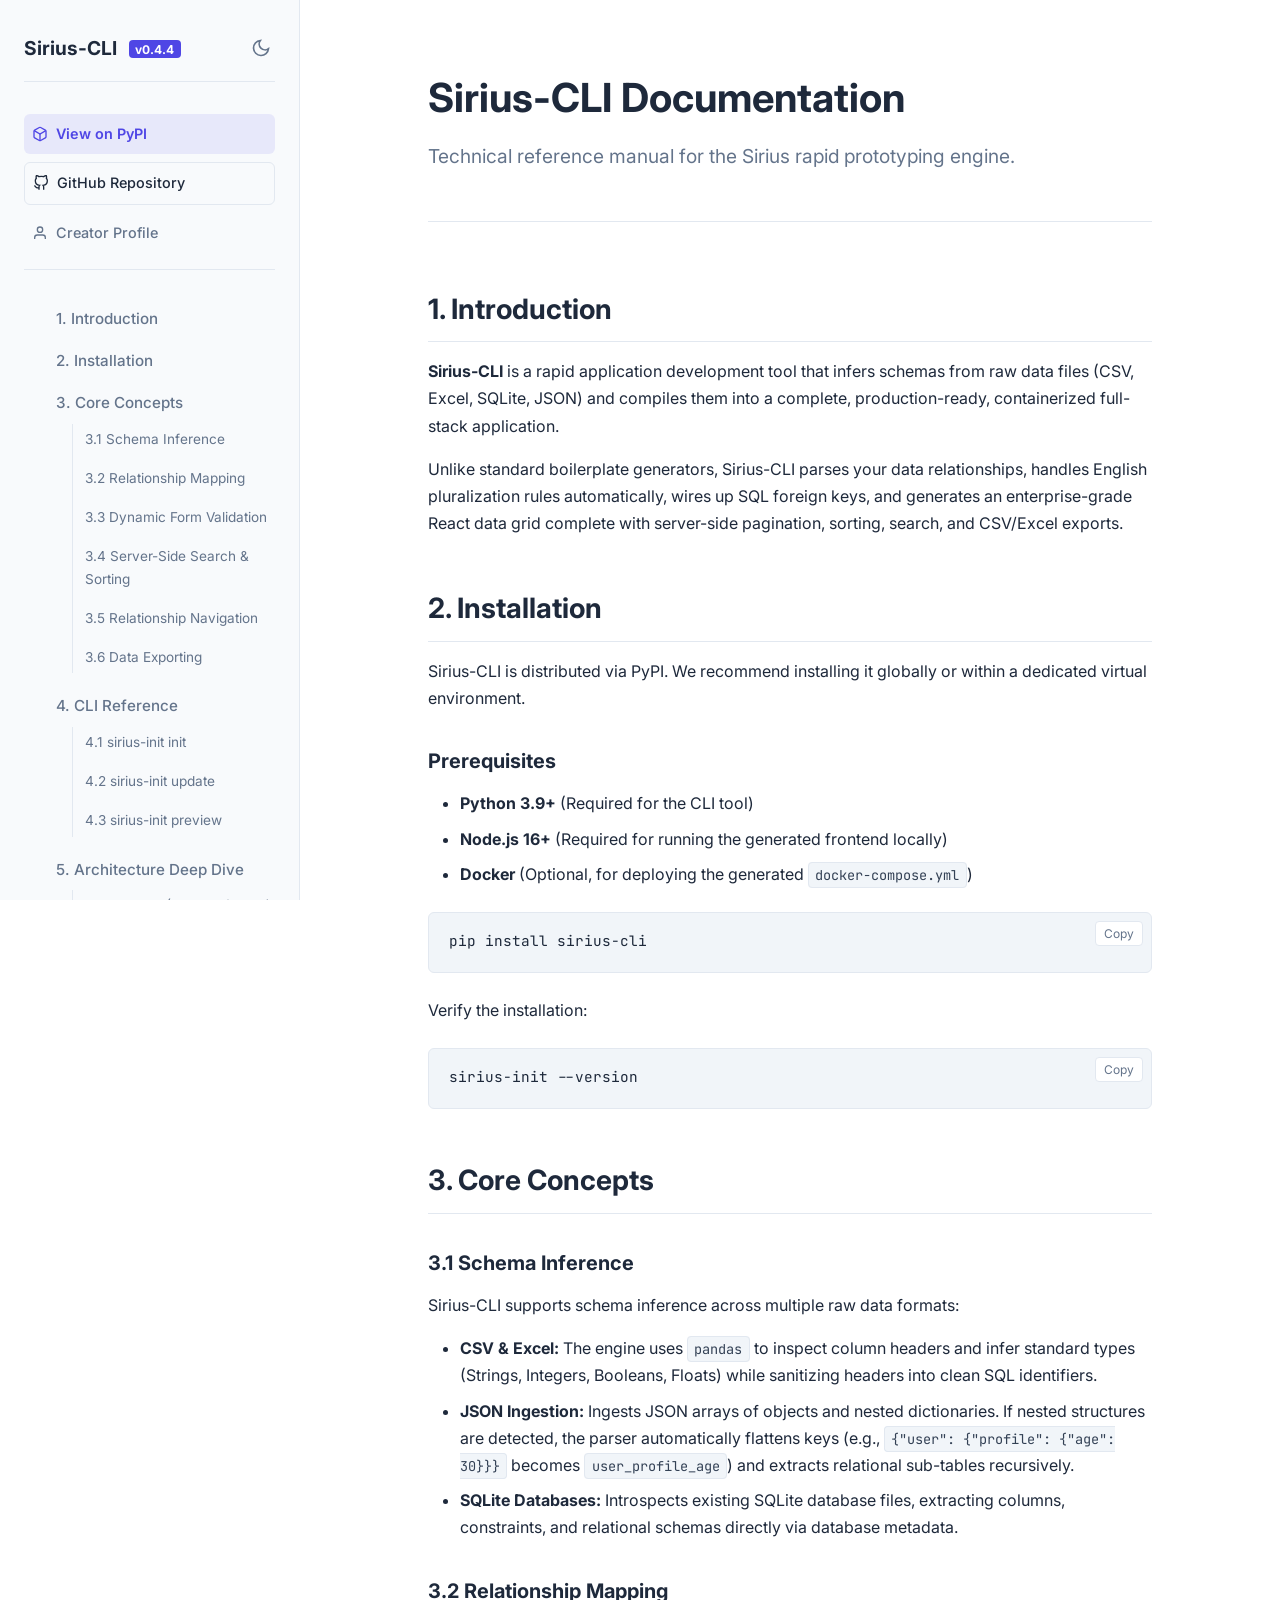
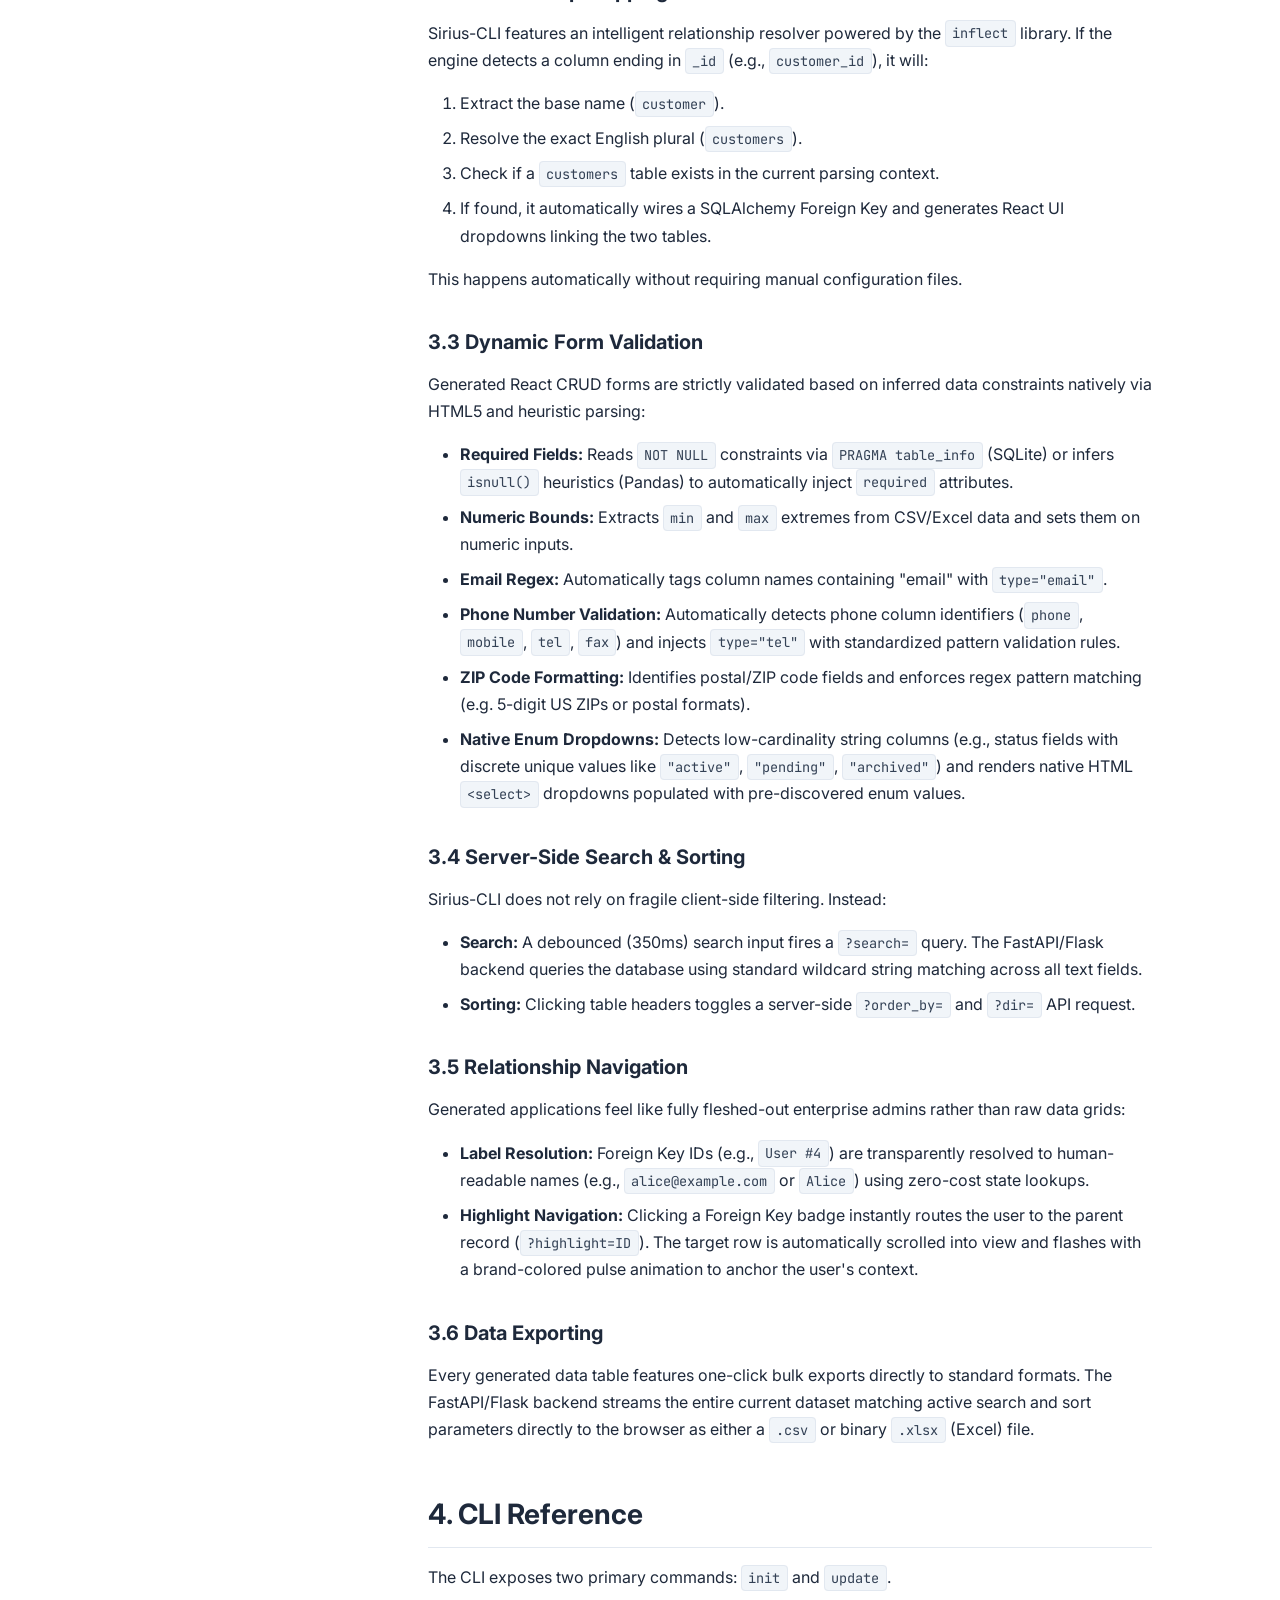
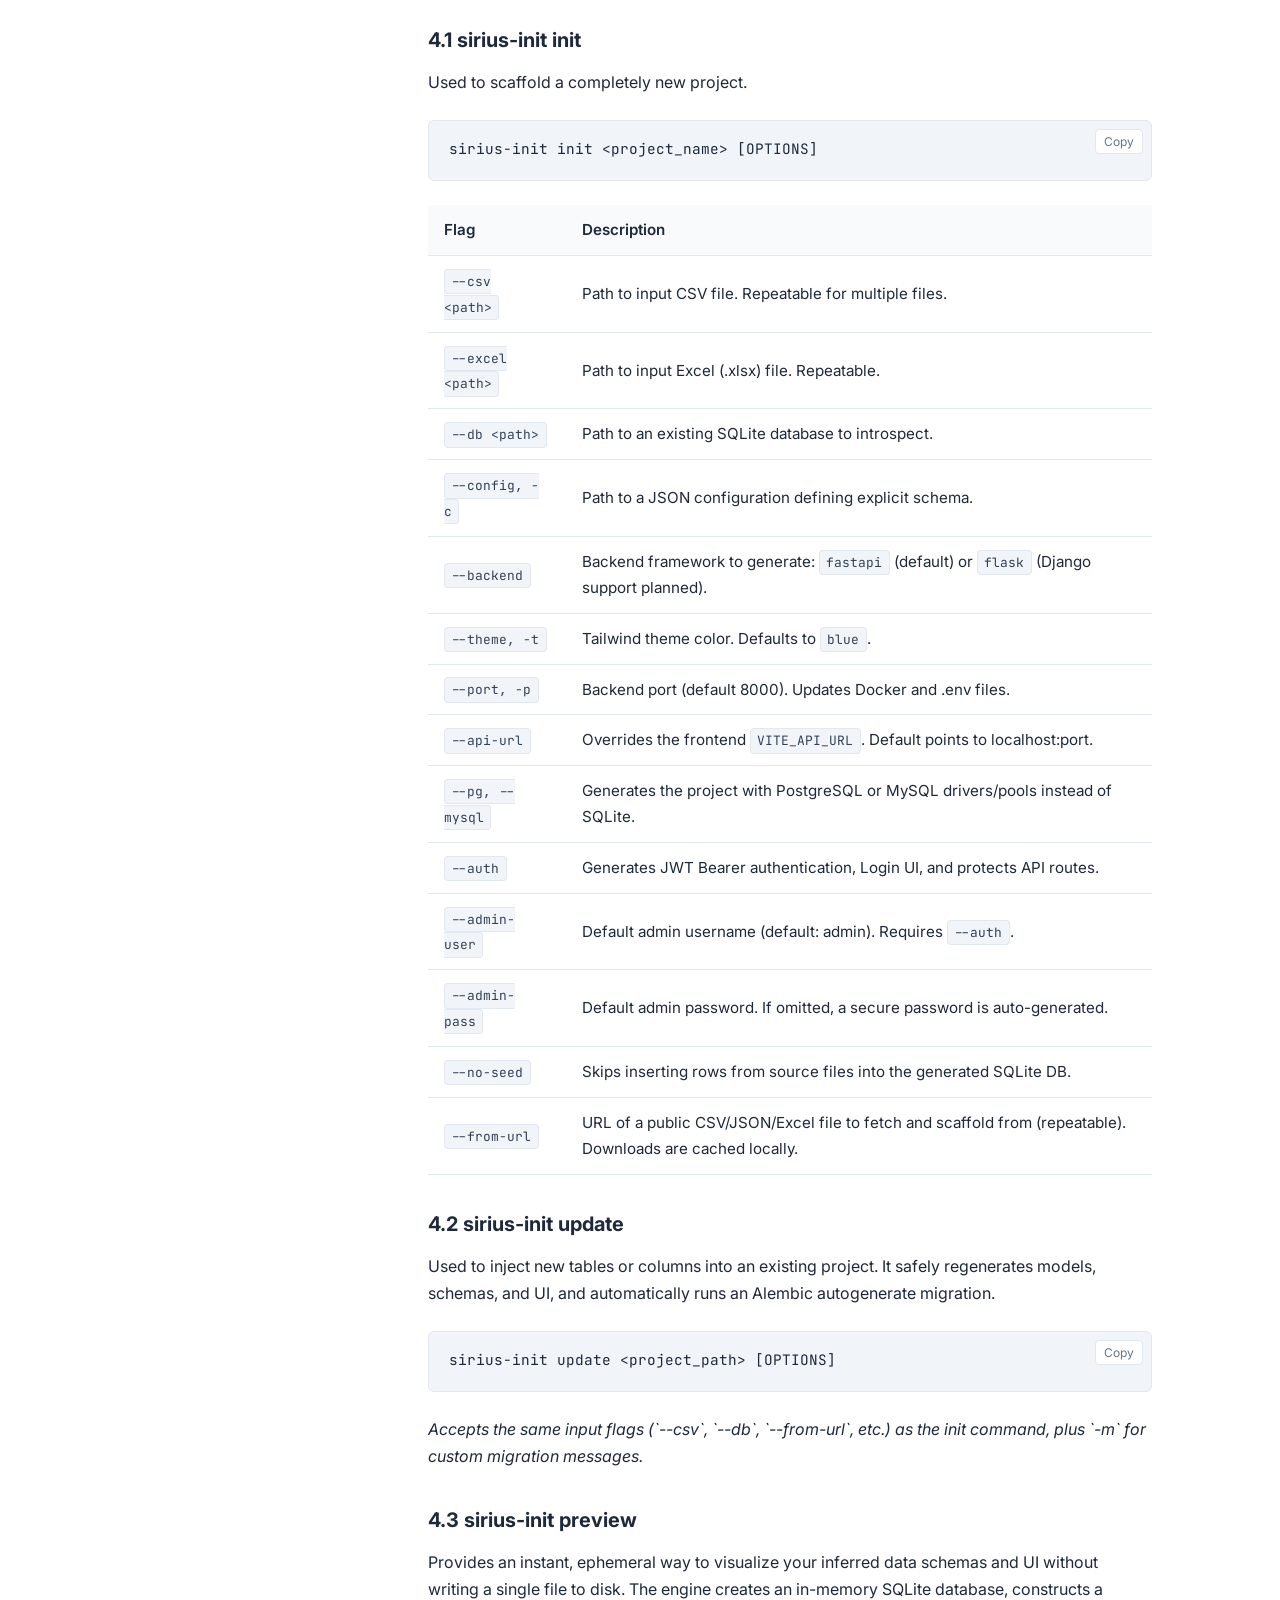
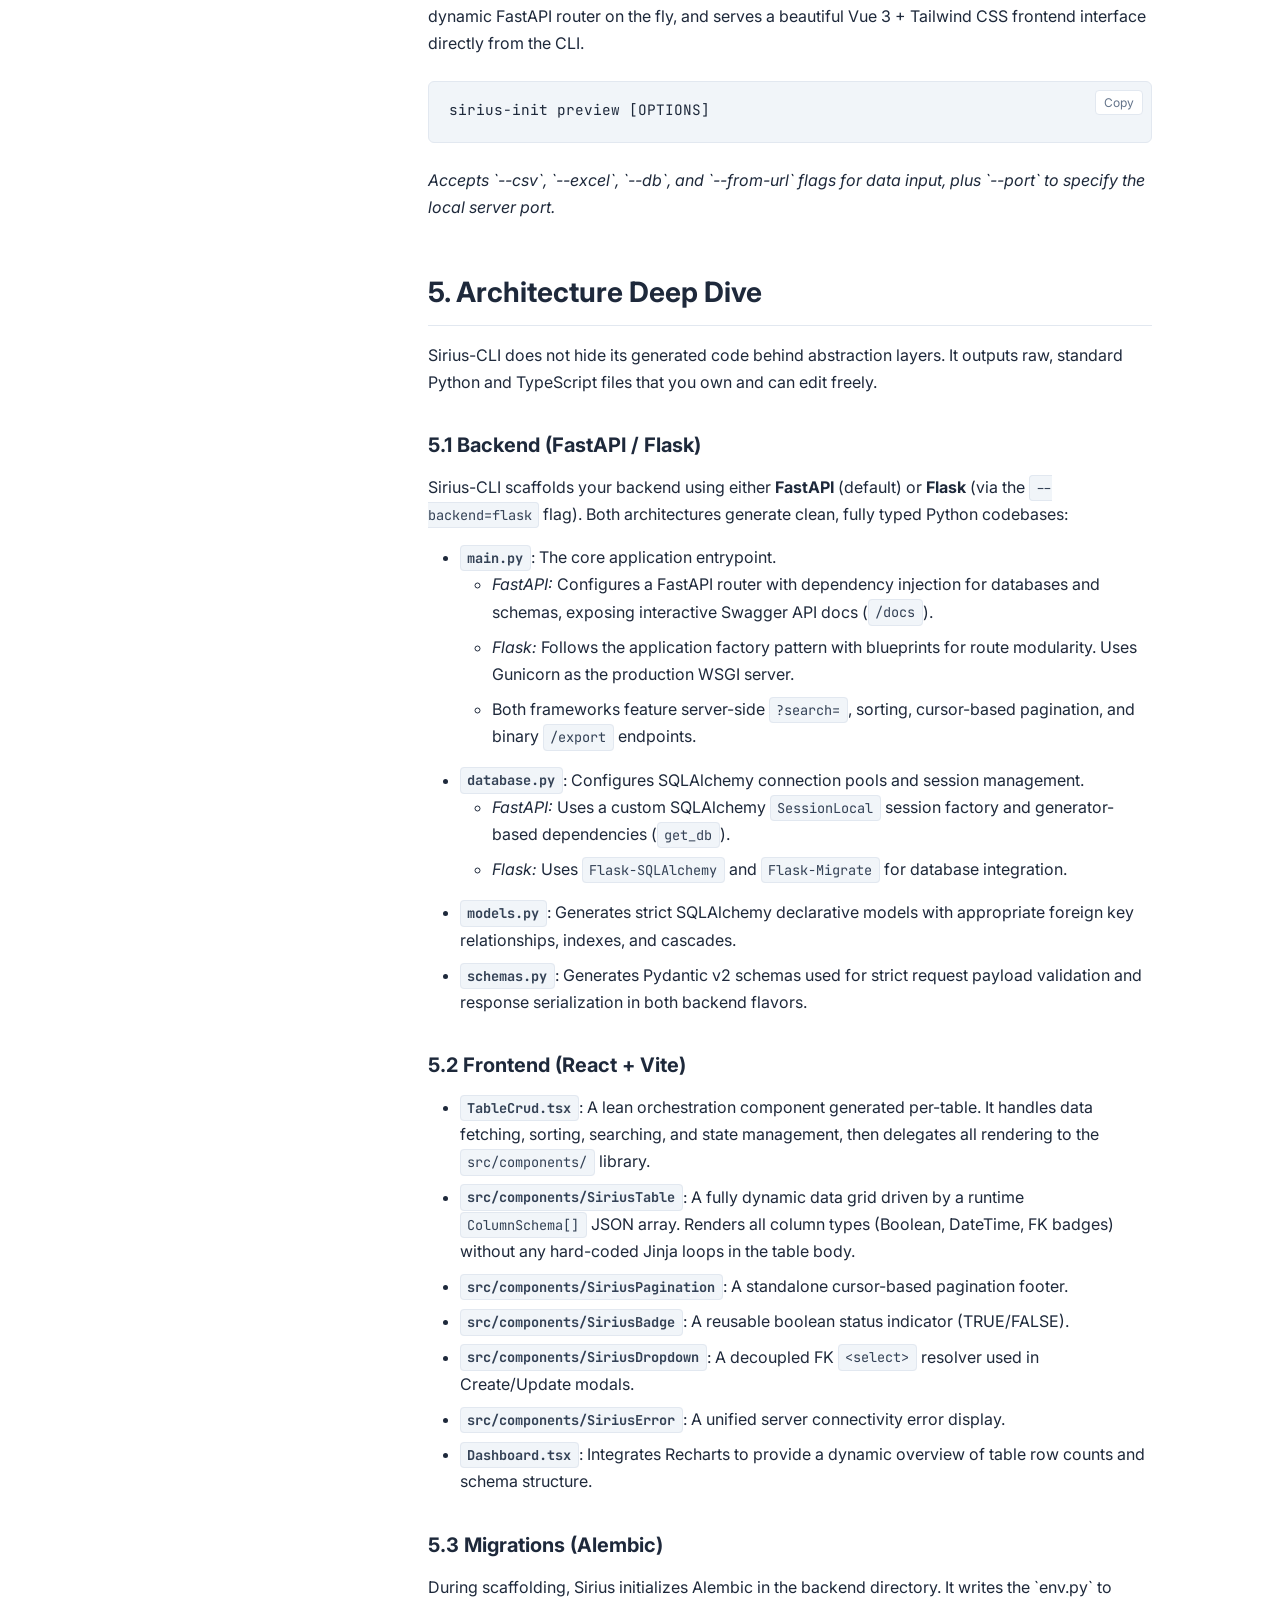
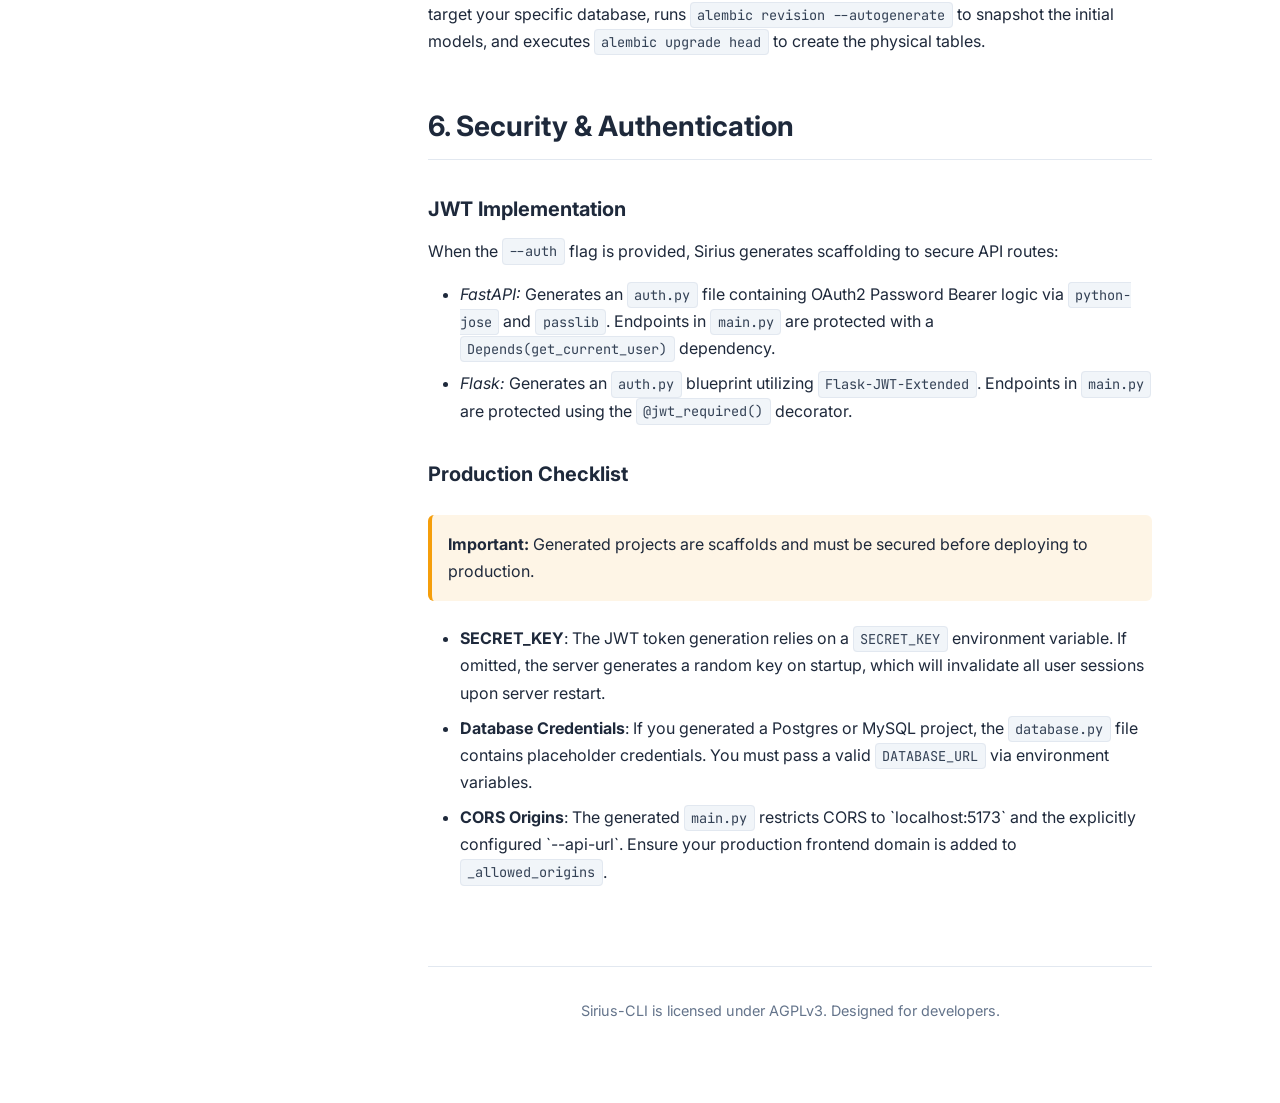
==== commit 1fc545de: "chore: bump version to 0.4.4 and update documentation" ====
--- a/docs/index.html
+++ b/docs/index.html
@@ -19,7 +19,7 @@
     <!-- Fixed Sidebar -->
     <aside class="sidebar">
         <div class="sidebar-header">
-            <div class="logo">Sirius-CLI <span class="version">v0.4.3</span></div>
+            <div class="logo">Sirius-CLI <span class="version">v0.4.4</span></div>
             <button id="theme-toggle" class="theme-btn" aria-label="Toggle Theme">
                 <!-- SVG injected via JS -->
             </button>
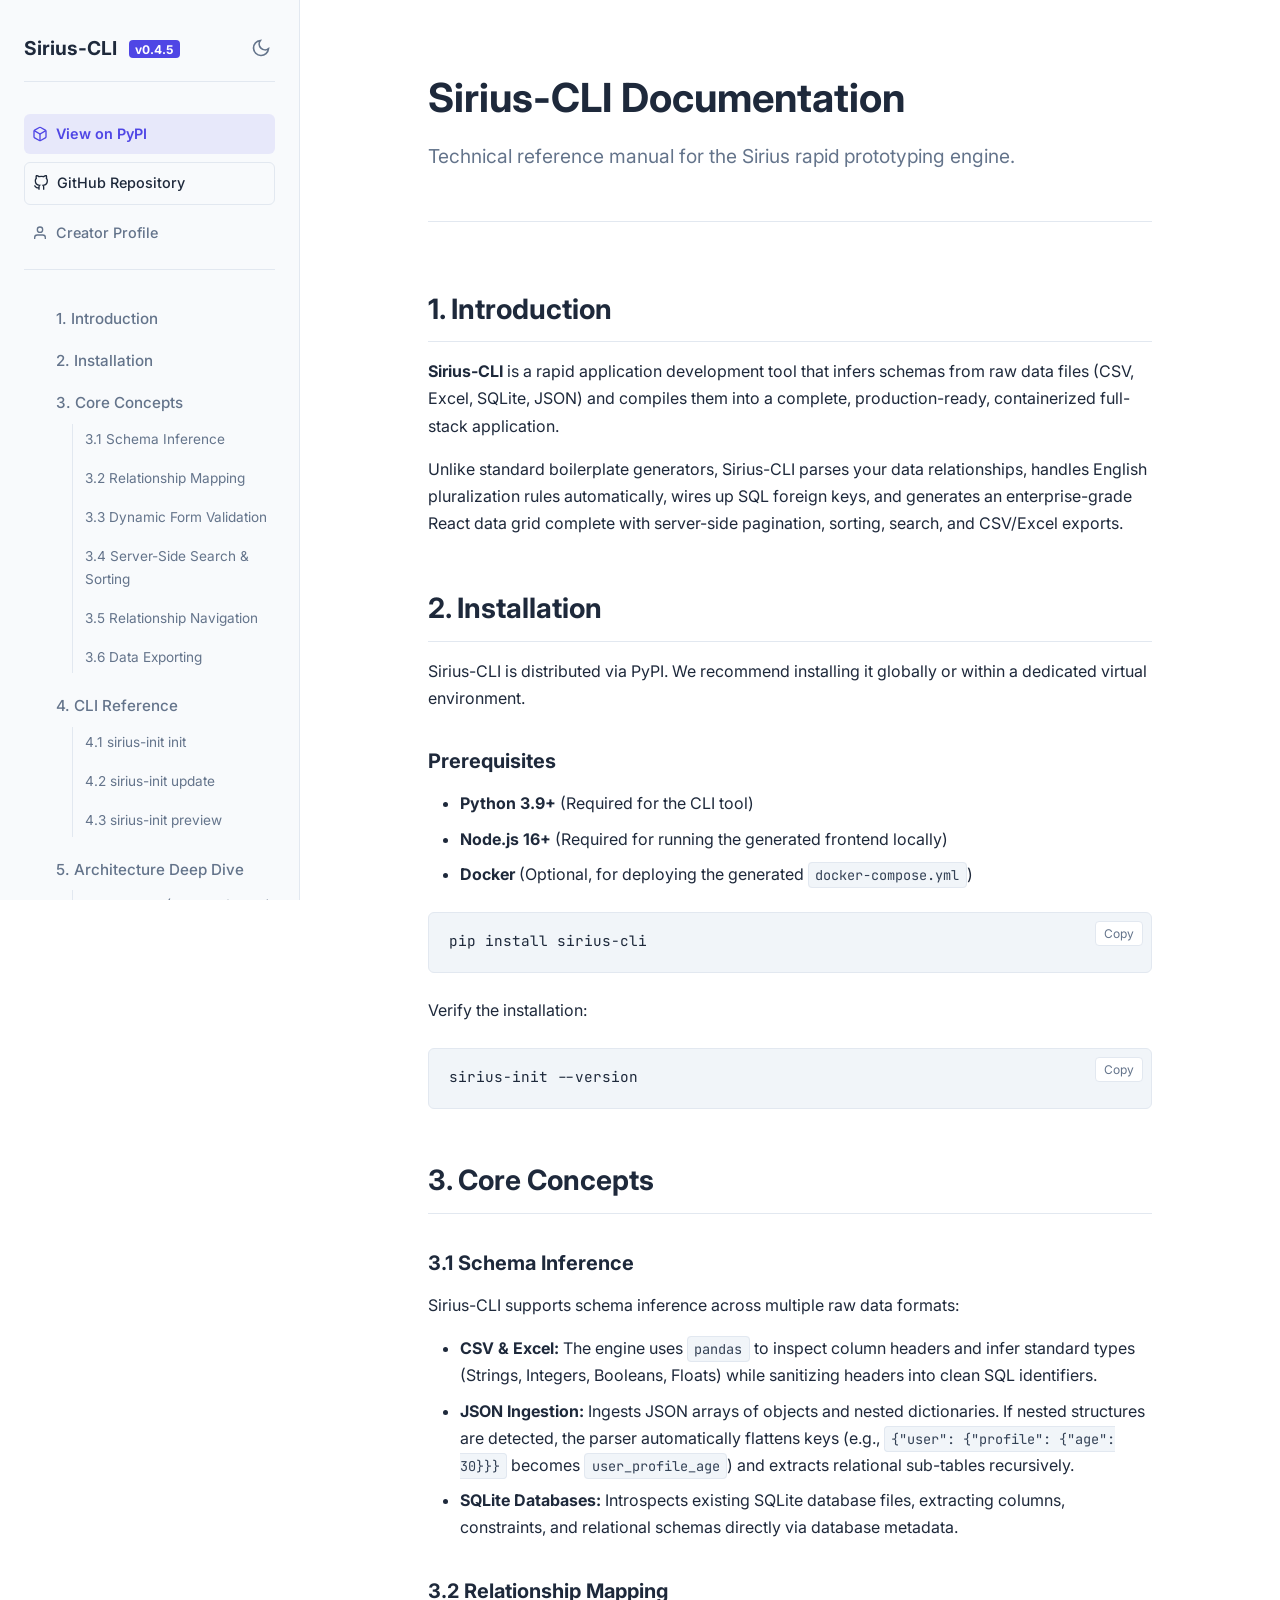
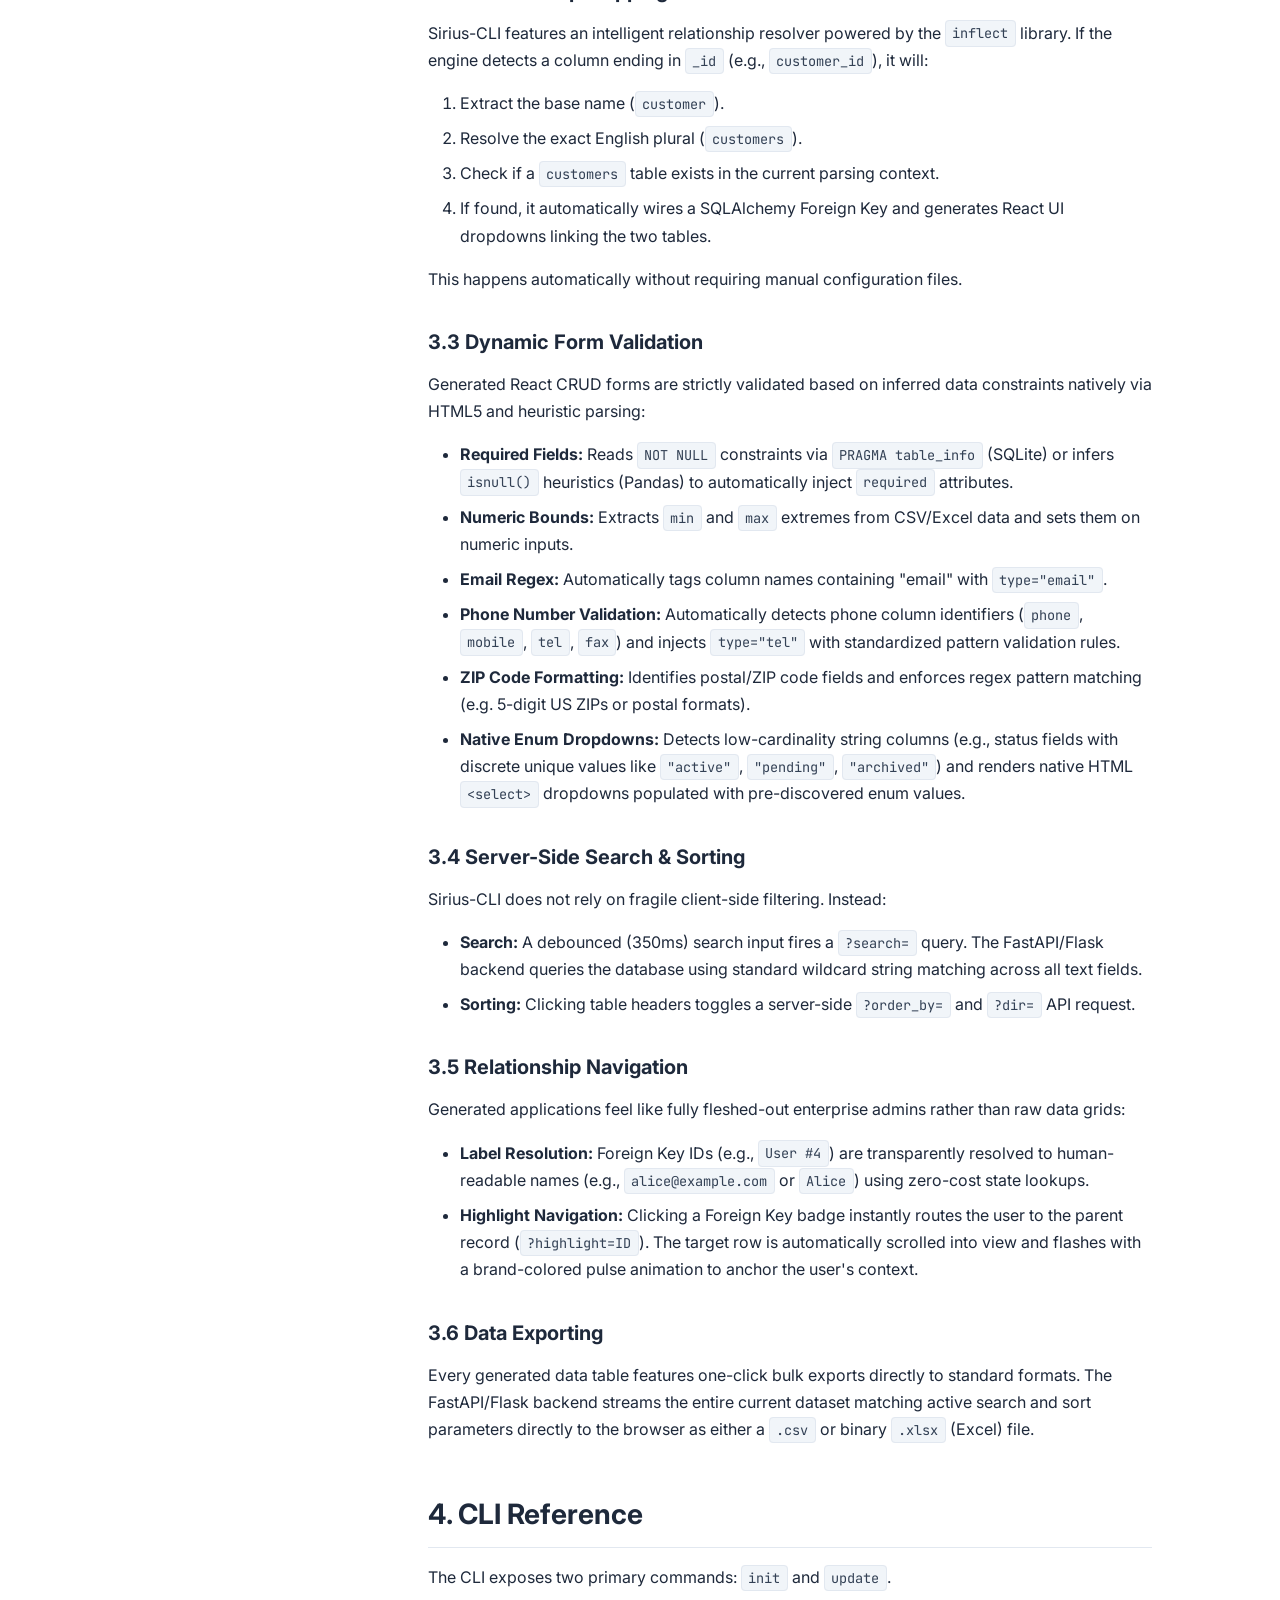
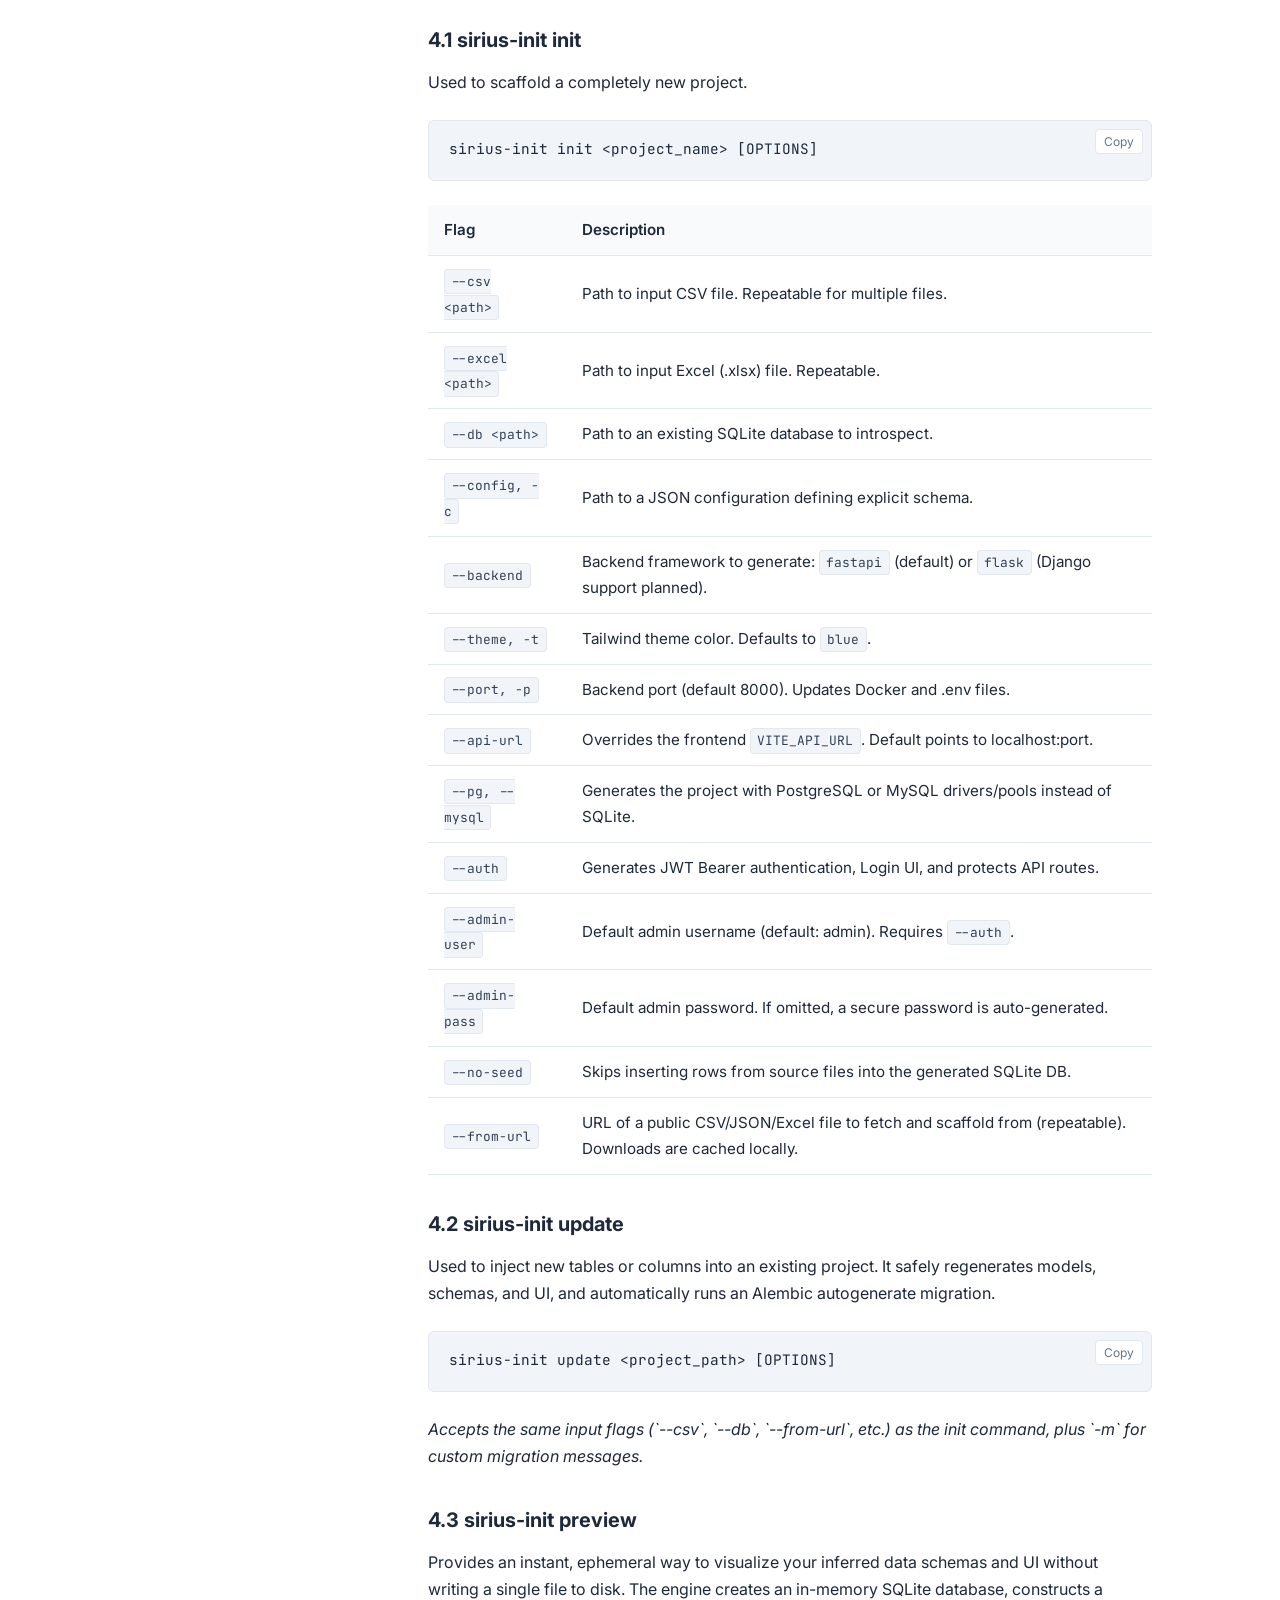
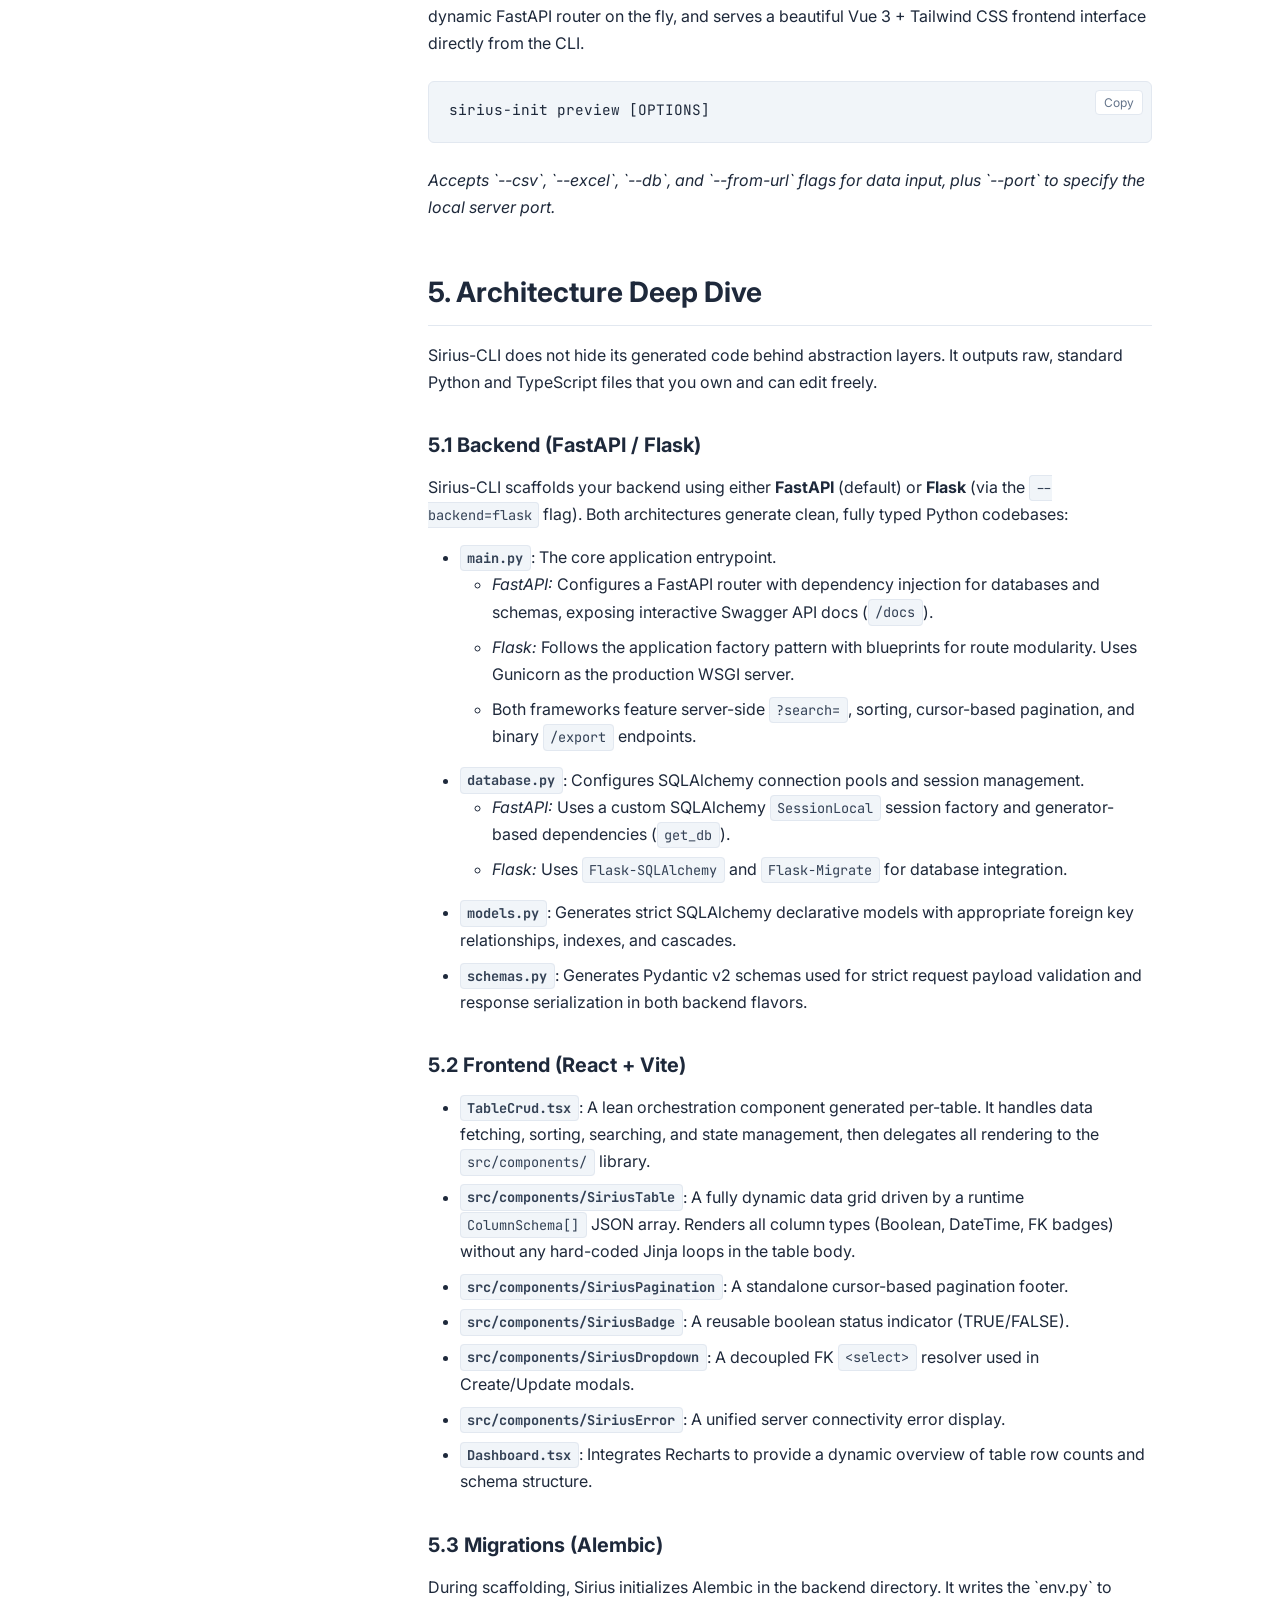
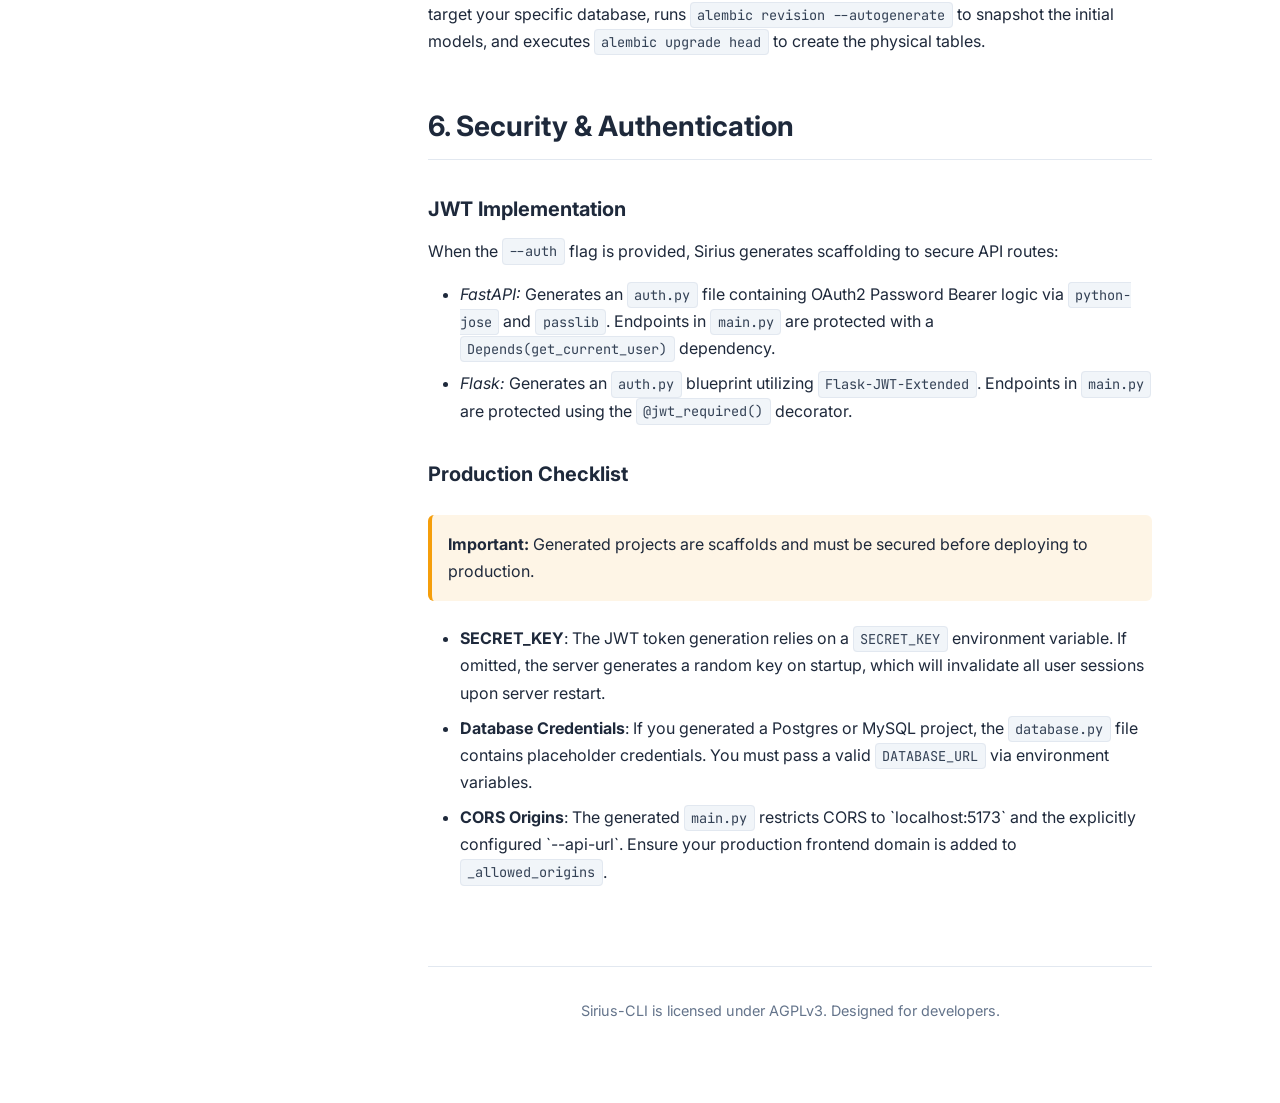
==== commit ca7d08e0: "chore: bump version to 0.4.5 and update changelog/docs" ====
--- a/docs/index.html
+++ b/docs/index.html
@@ -19,7 +19,7 @@
     <!-- Fixed Sidebar -->
     <aside class="sidebar">
         <div class="sidebar-header">
-            <div class="logo">Sirius-CLI <span class="version">v0.4.4</span></div>
+            <div class="logo">Sirius-CLI <span class="version">v0.4.5</span></div>
             <button id="theme-toggle" class="theme-btn" aria-label="Toggle Theme">
                 <!-- SVG injected via JS -->
             </button>
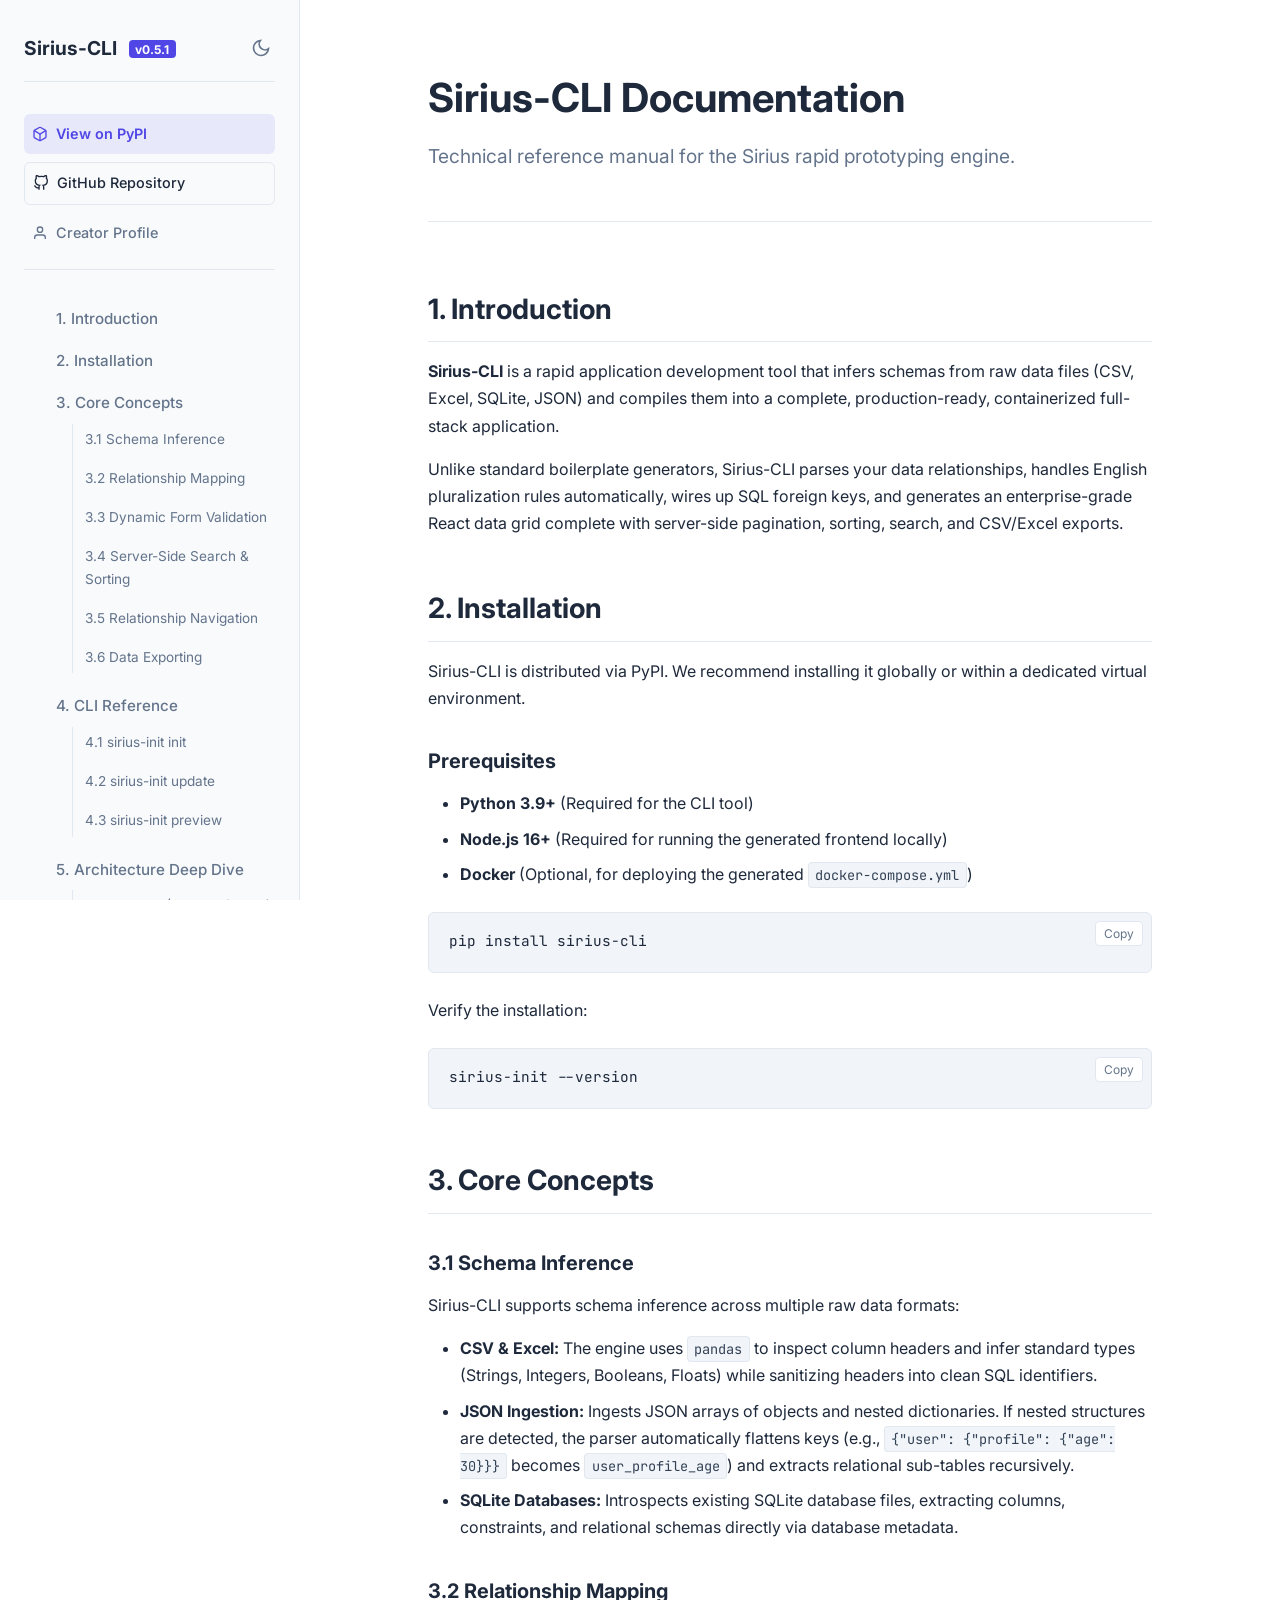
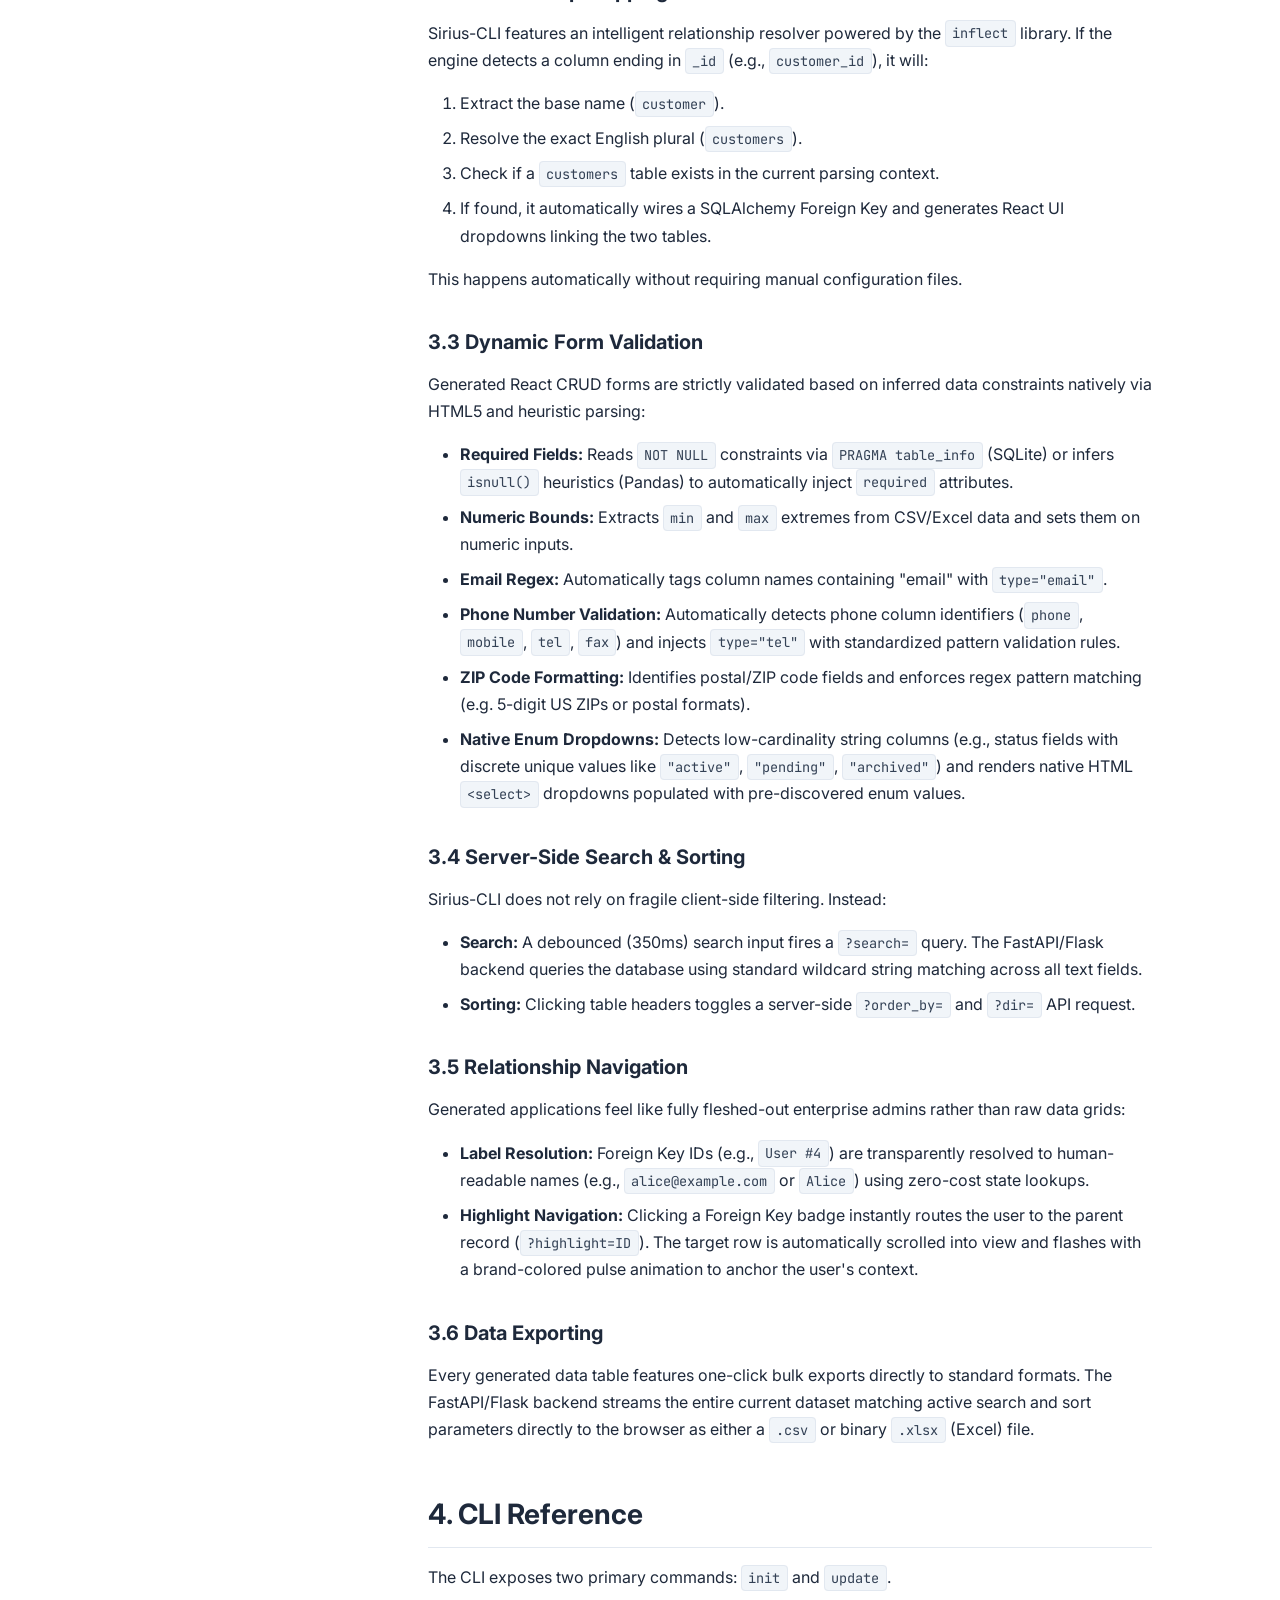
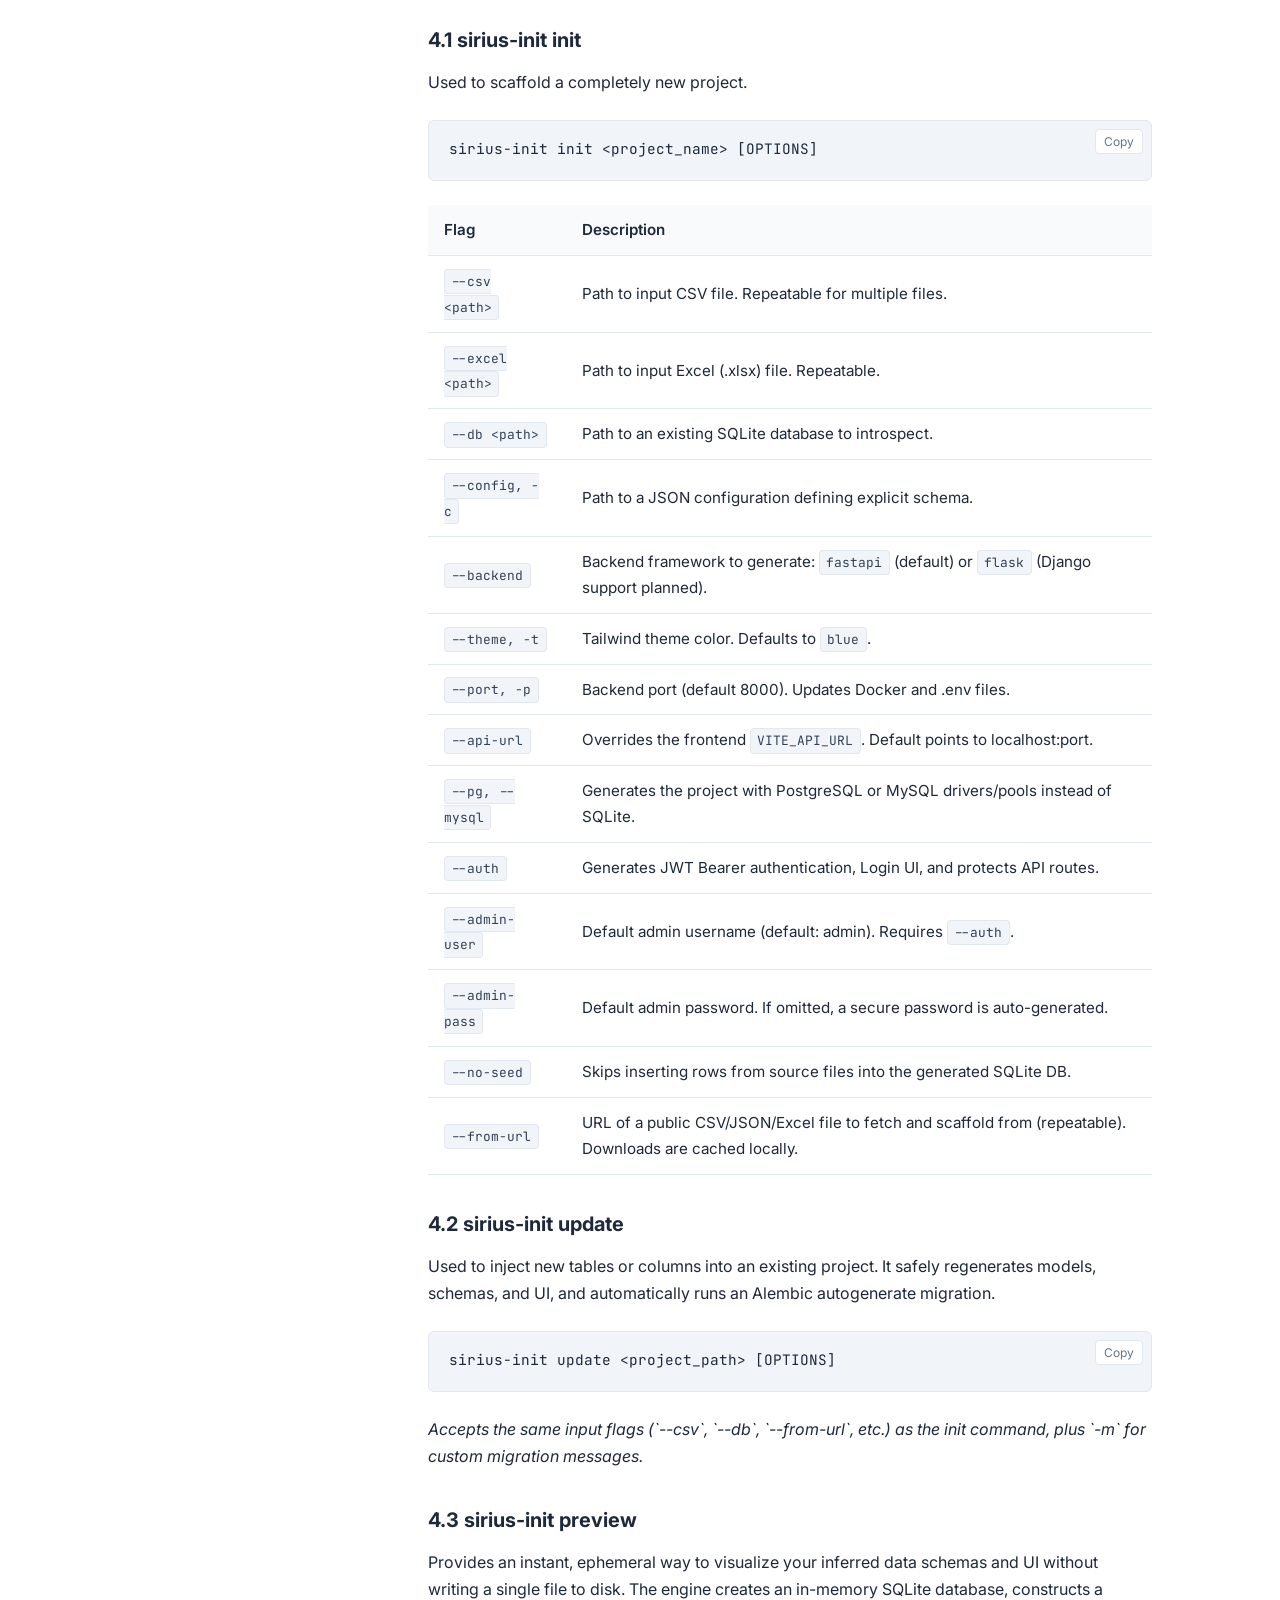
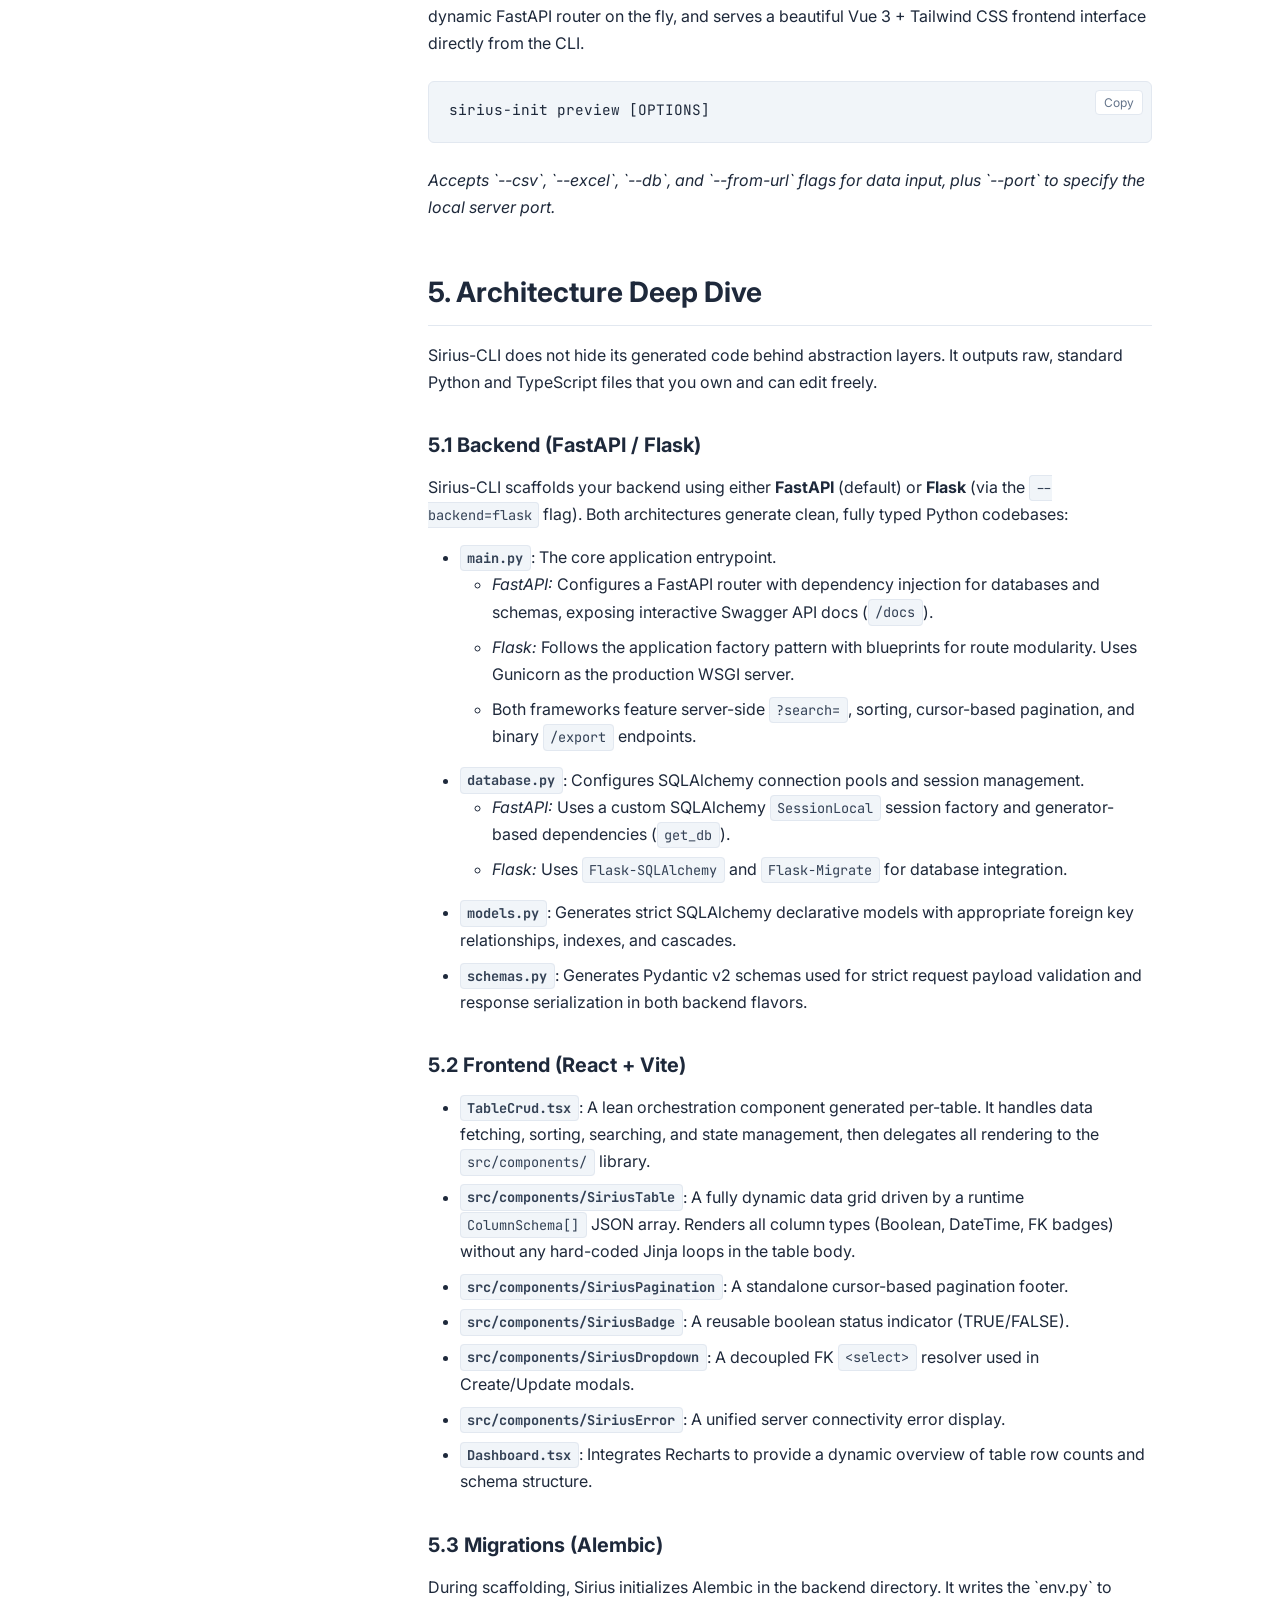
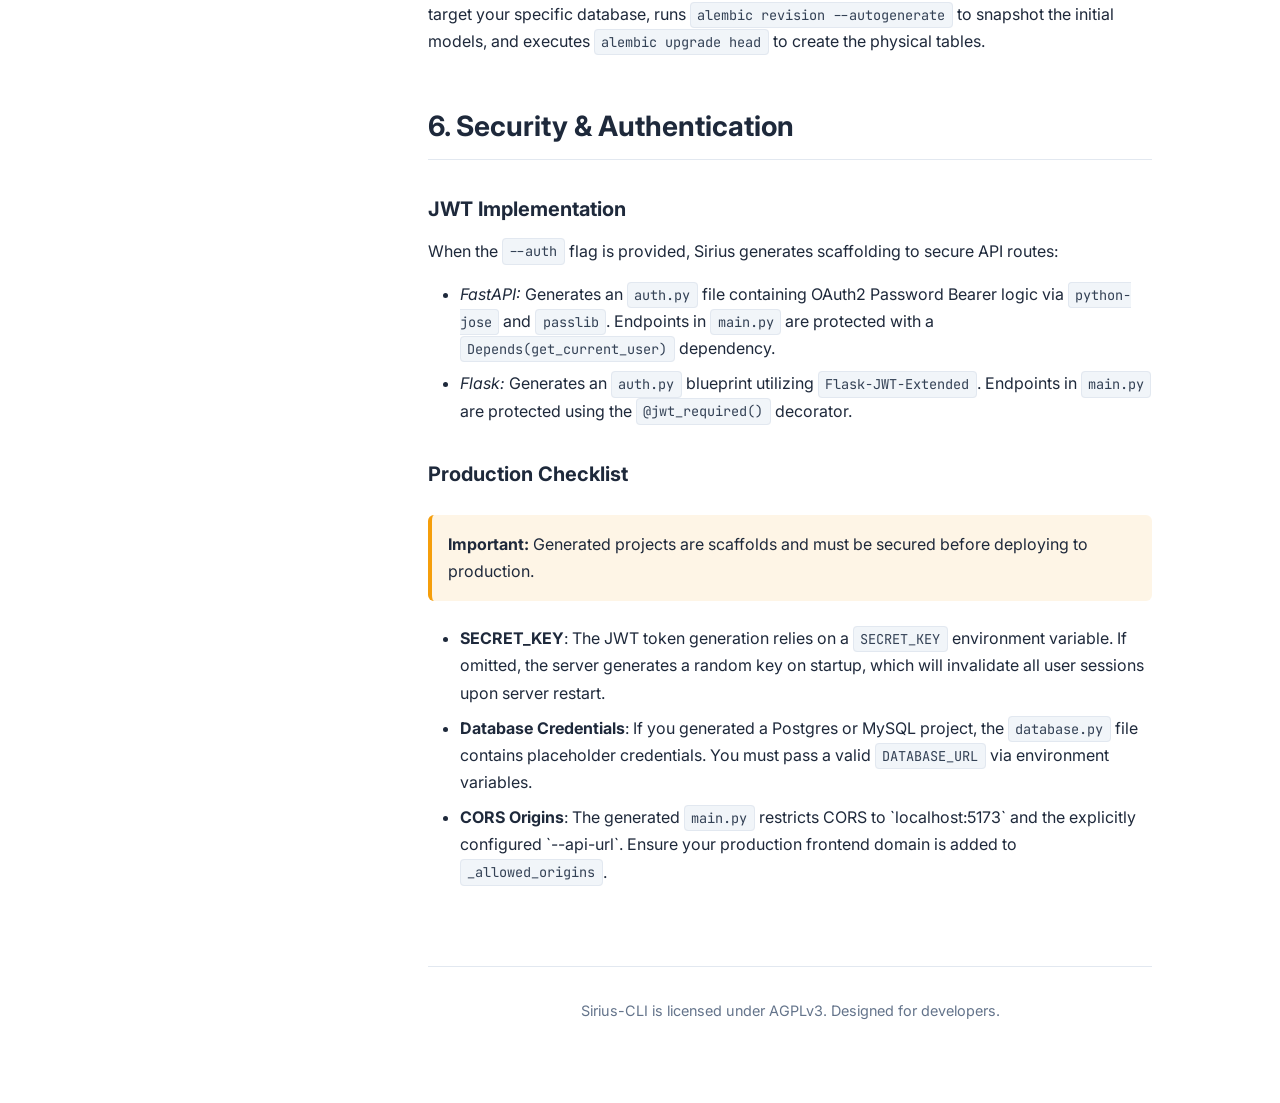
==== commit 1c19c3e3: "chore: bump version to 0.5.1 and update release notes" ====
--- a/docs/index.html
+++ b/docs/index.html
@@ -19,7 +19,7 @@
     <!-- Fixed Sidebar -->
     <aside class="sidebar">
         <div class="sidebar-header">
-            <div class="logo">Sirius-CLI <span class="version">v0.4.5</span></div>
+            <div class="logo">Sirius-CLI <span class="version">v0.5.1</span></div>
             <button id="theme-toggle" class="theme-btn" aria-label="Toggle Theme">
                 <!-- SVG injected via JS -->
             </button>
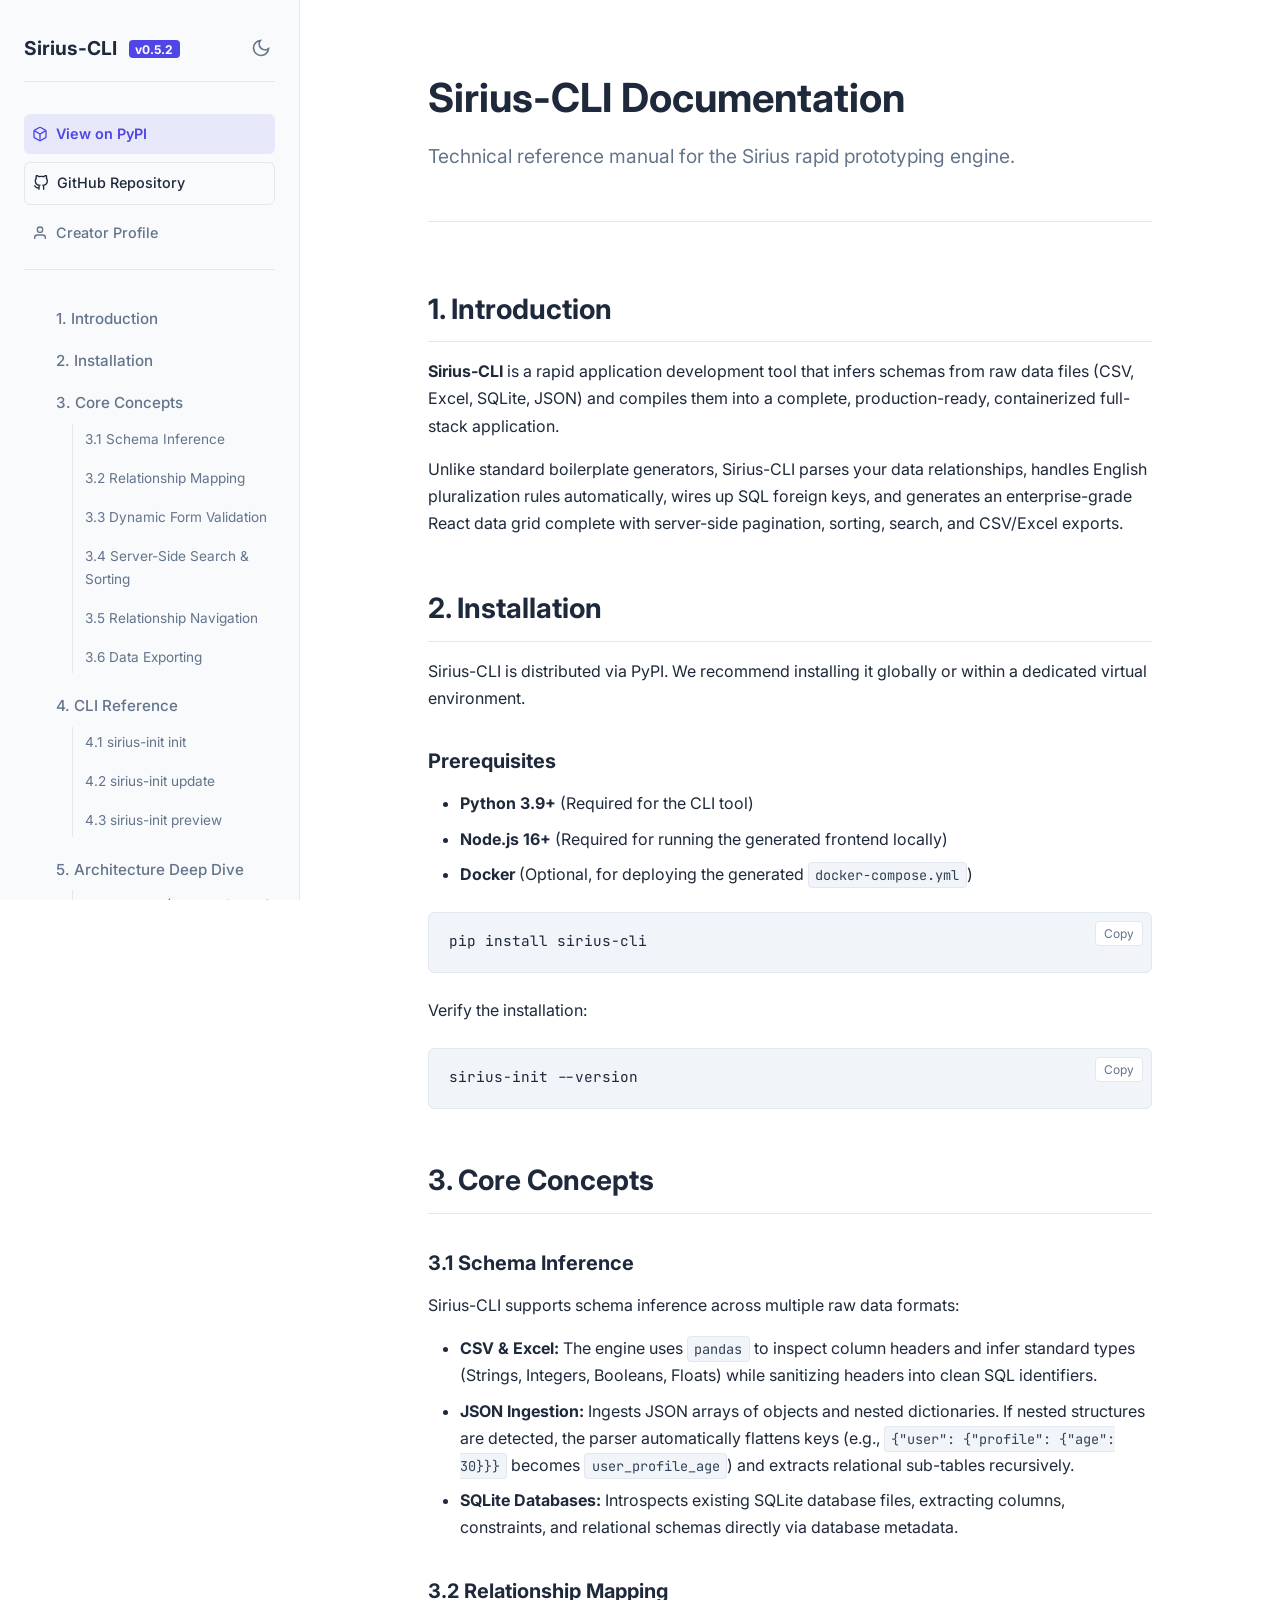
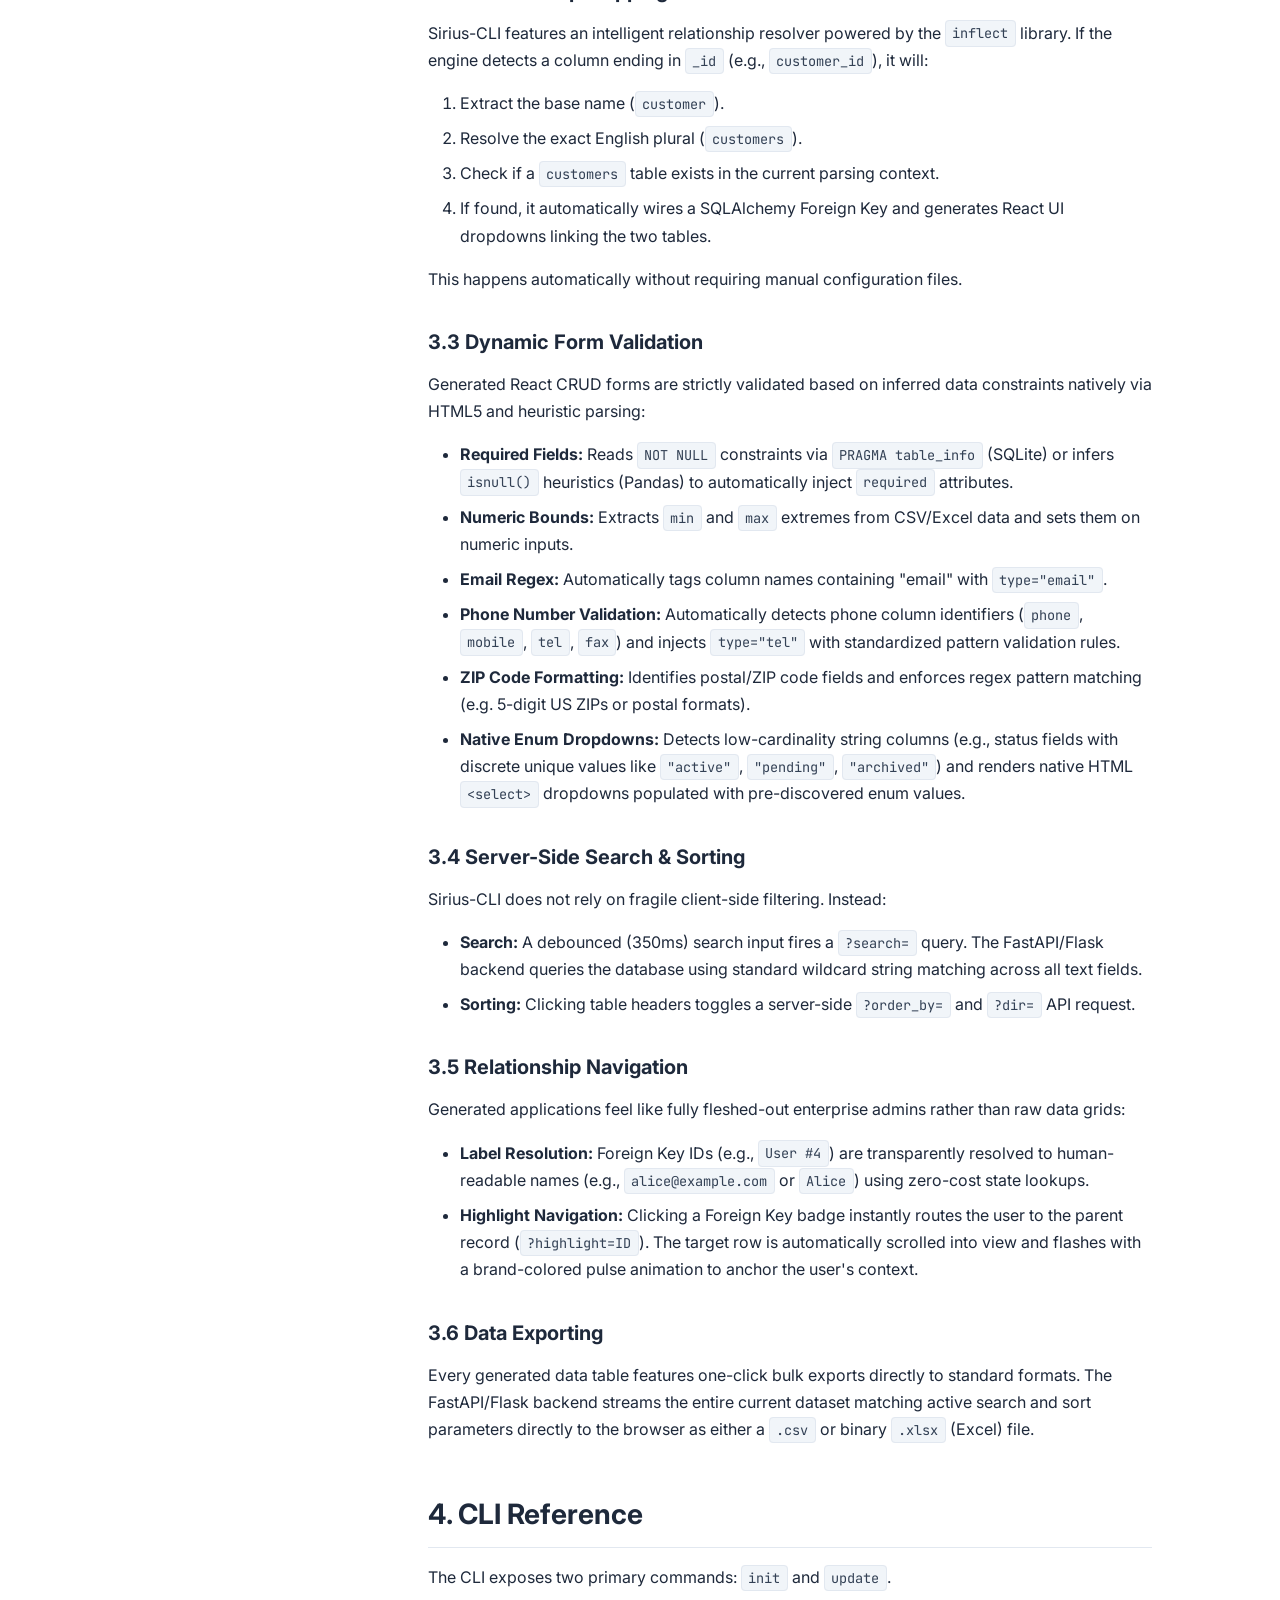
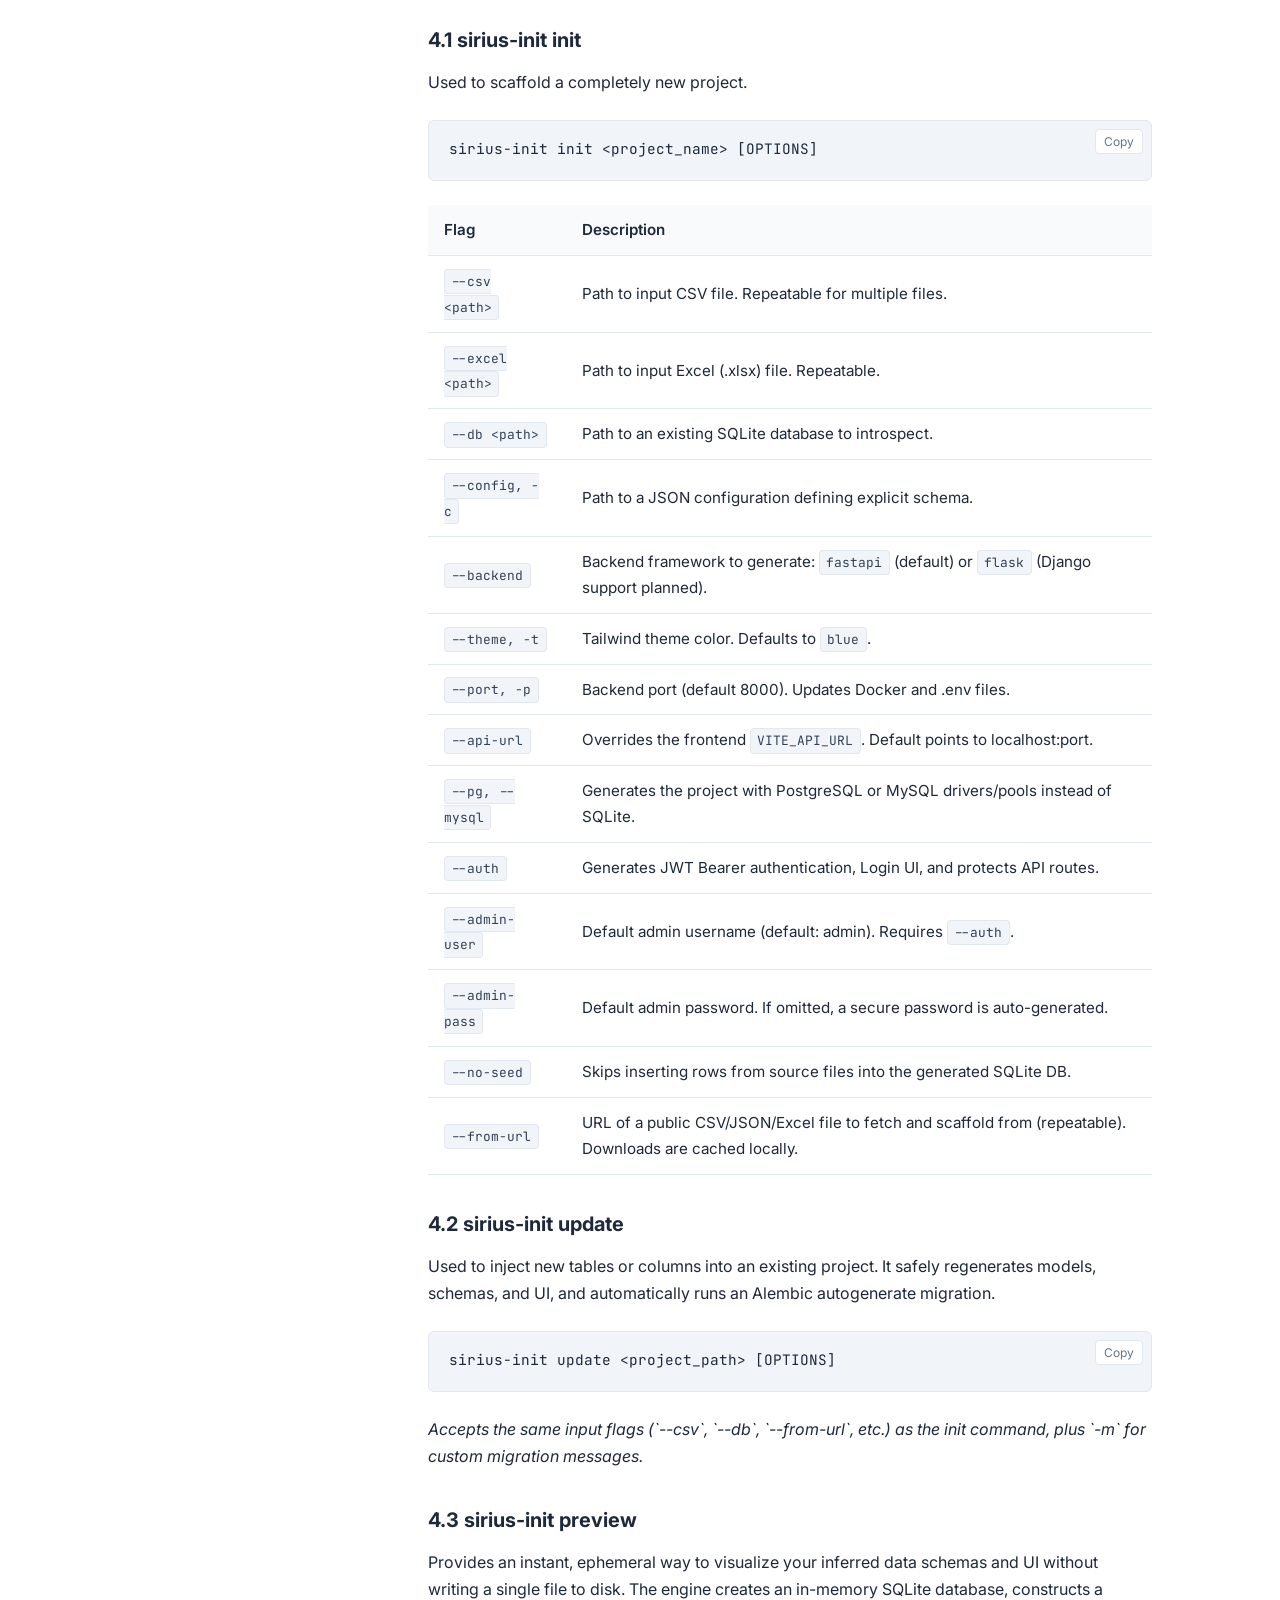
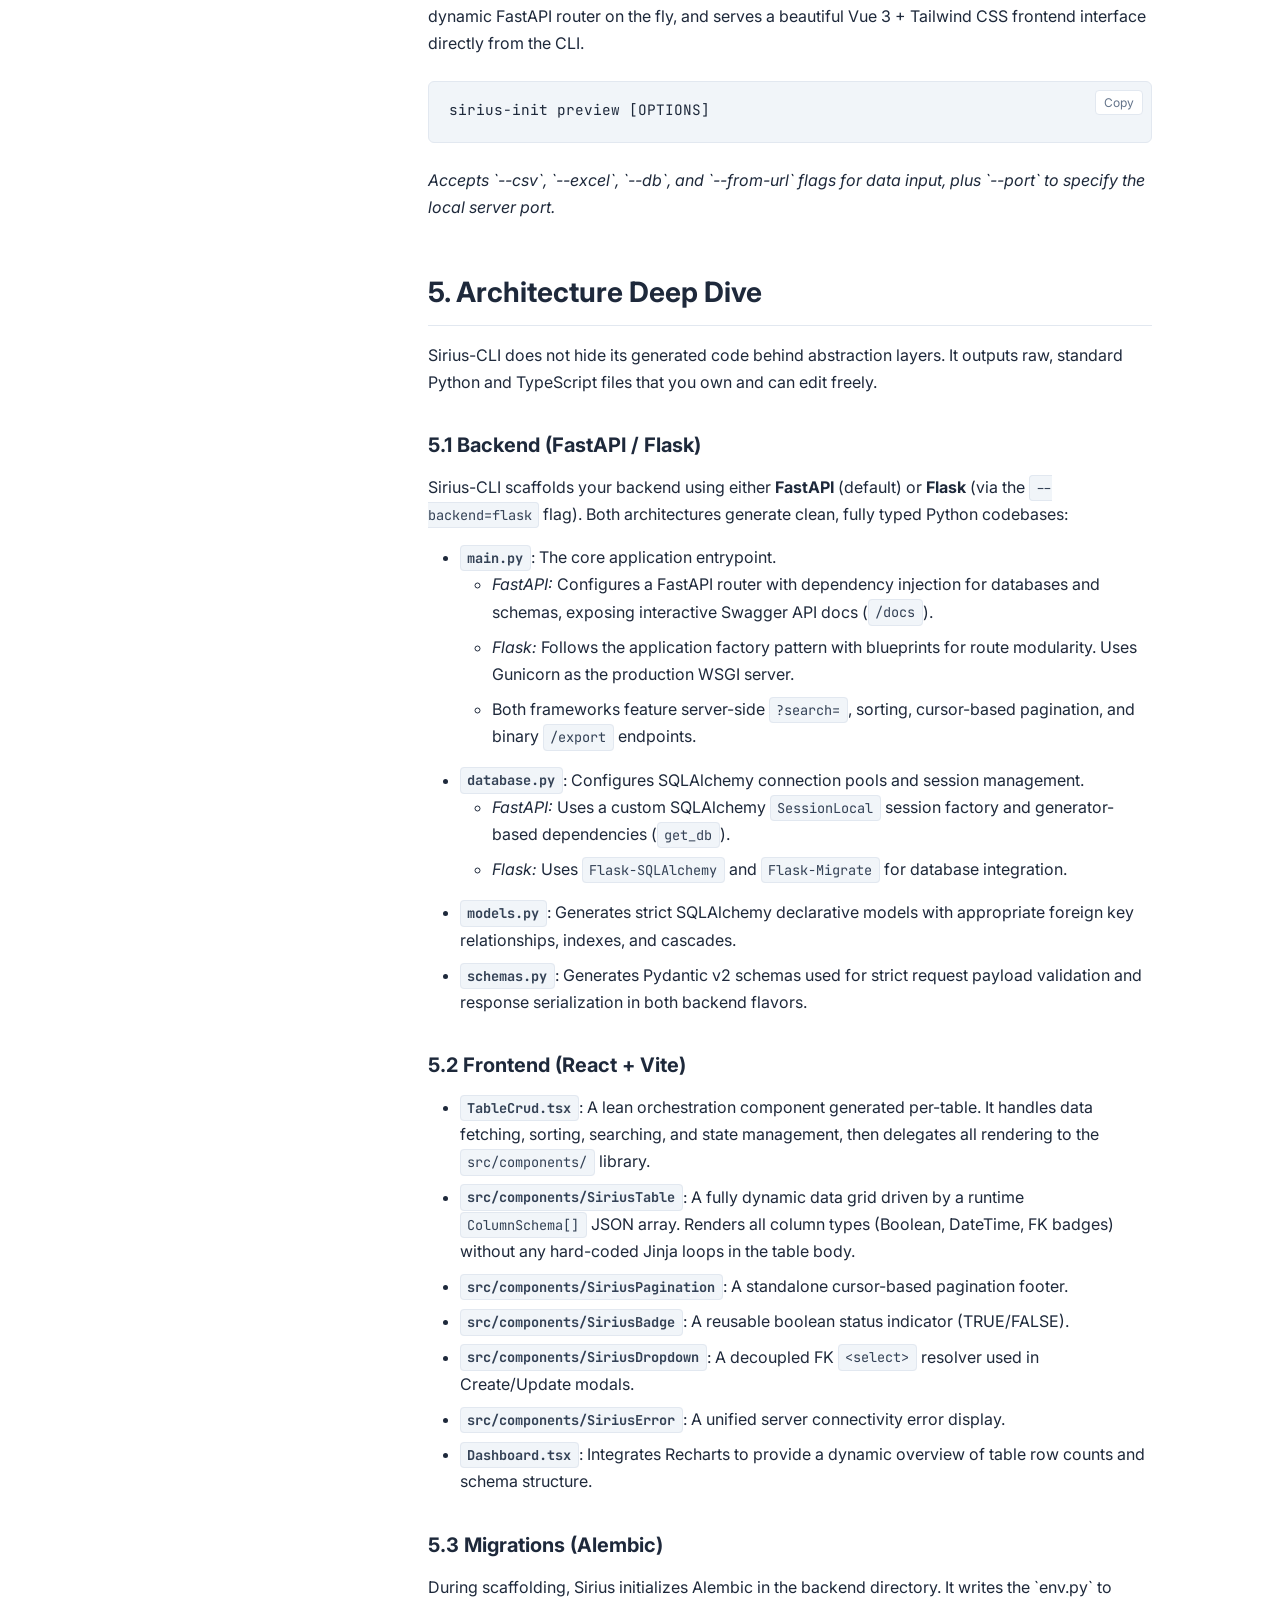
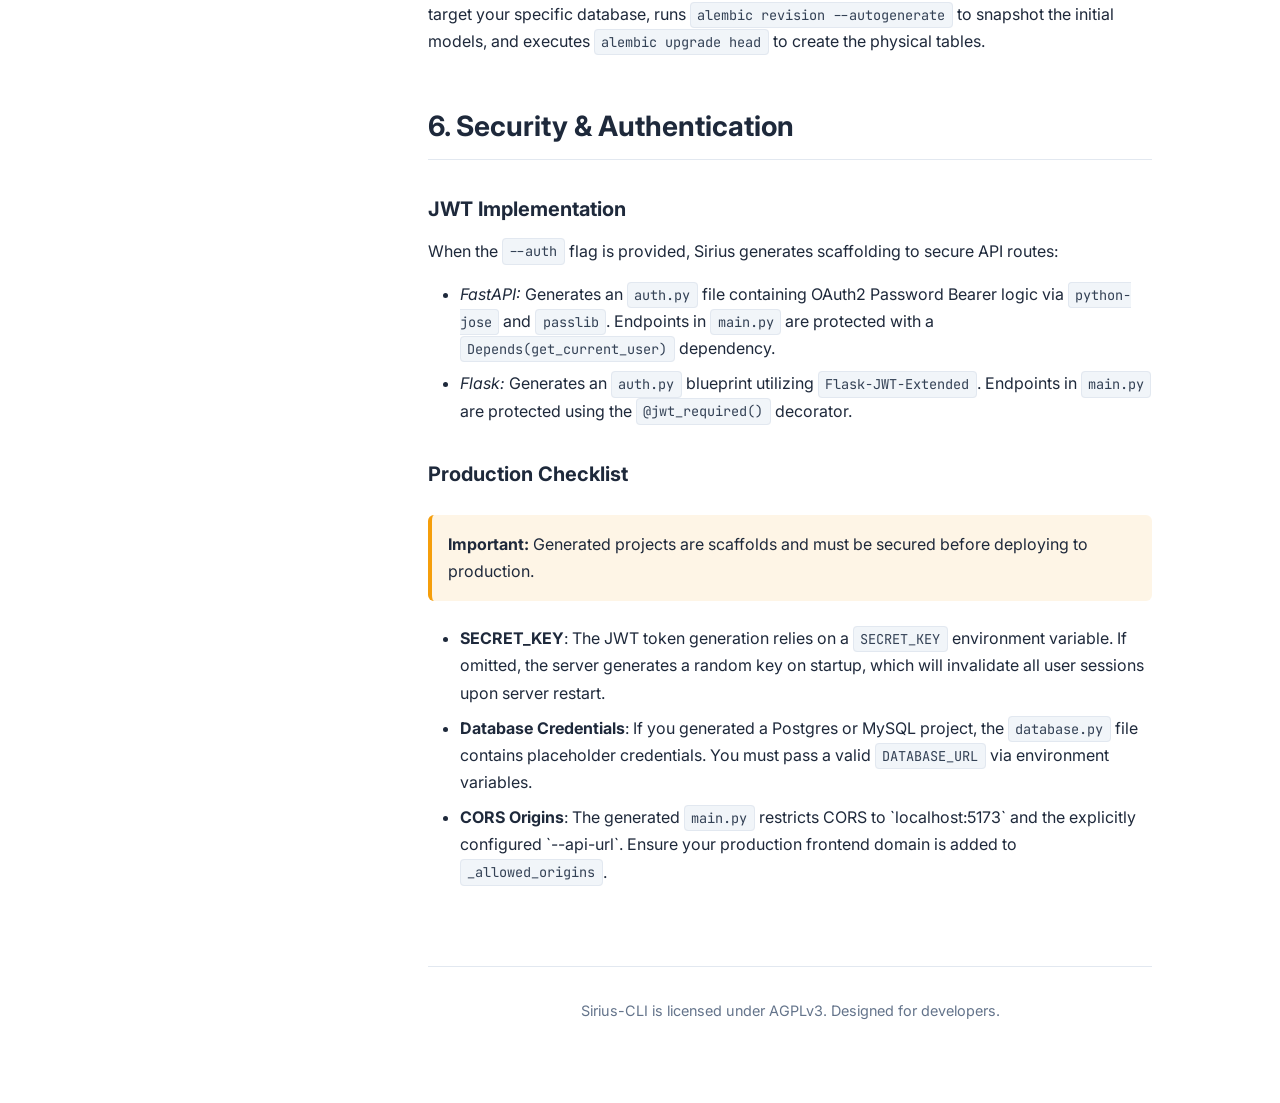
==== commit 4dbc33fe: "feat: implement pluggable Vue 3 frontend strategy (#30)" ====
--- a/docs/index.html
+++ b/docs/index.html
@@ -19,7 +19,7 @@
     <!-- Fixed Sidebar -->
     <aside class="sidebar">
         <div class="sidebar-header">
-            <div class="logo">Sirius-CLI <span class="version">v0.5.1</span></div>
+            <div class="logo">Sirius-CLI <span class="version">v0.5.2</span></div>
             <button id="theme-toggle" class="theme-btn" aria-label="Toggle Theme">
                 <!-- SVG injected via JS -->
             </button>
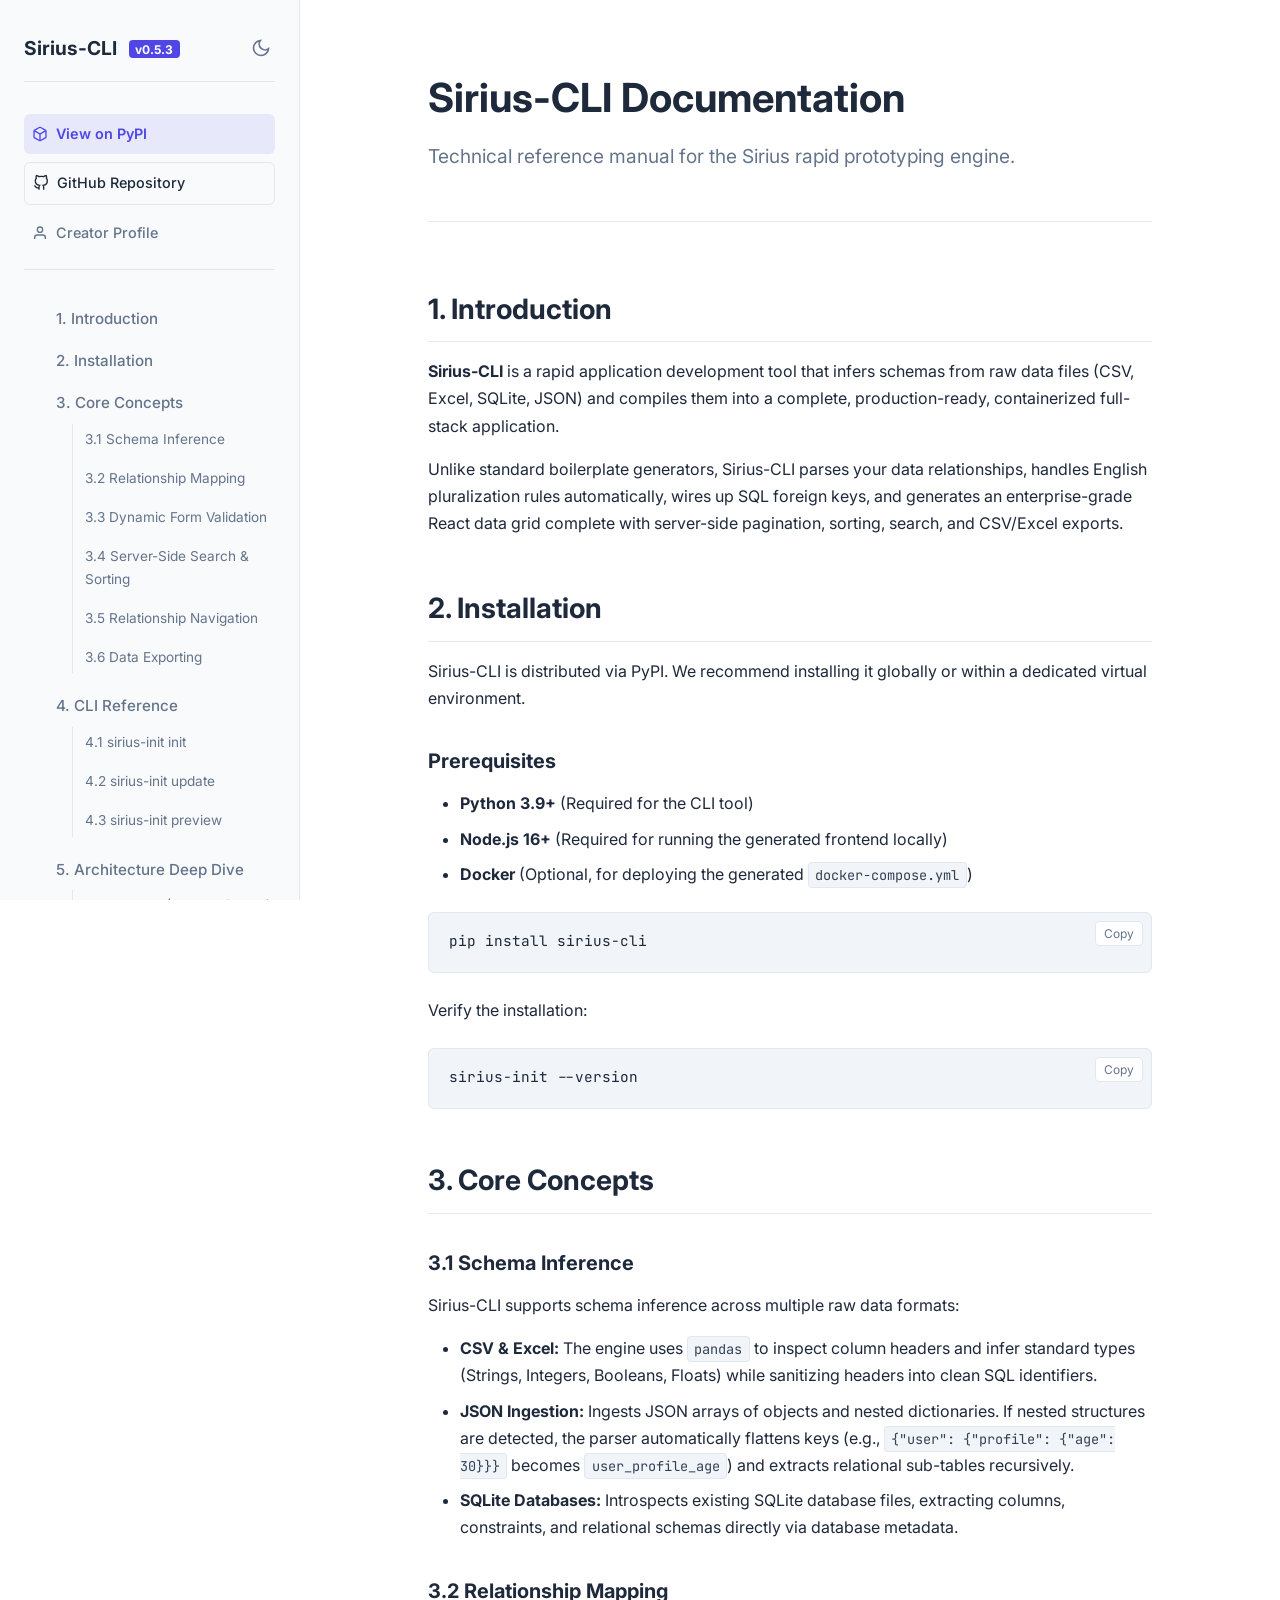
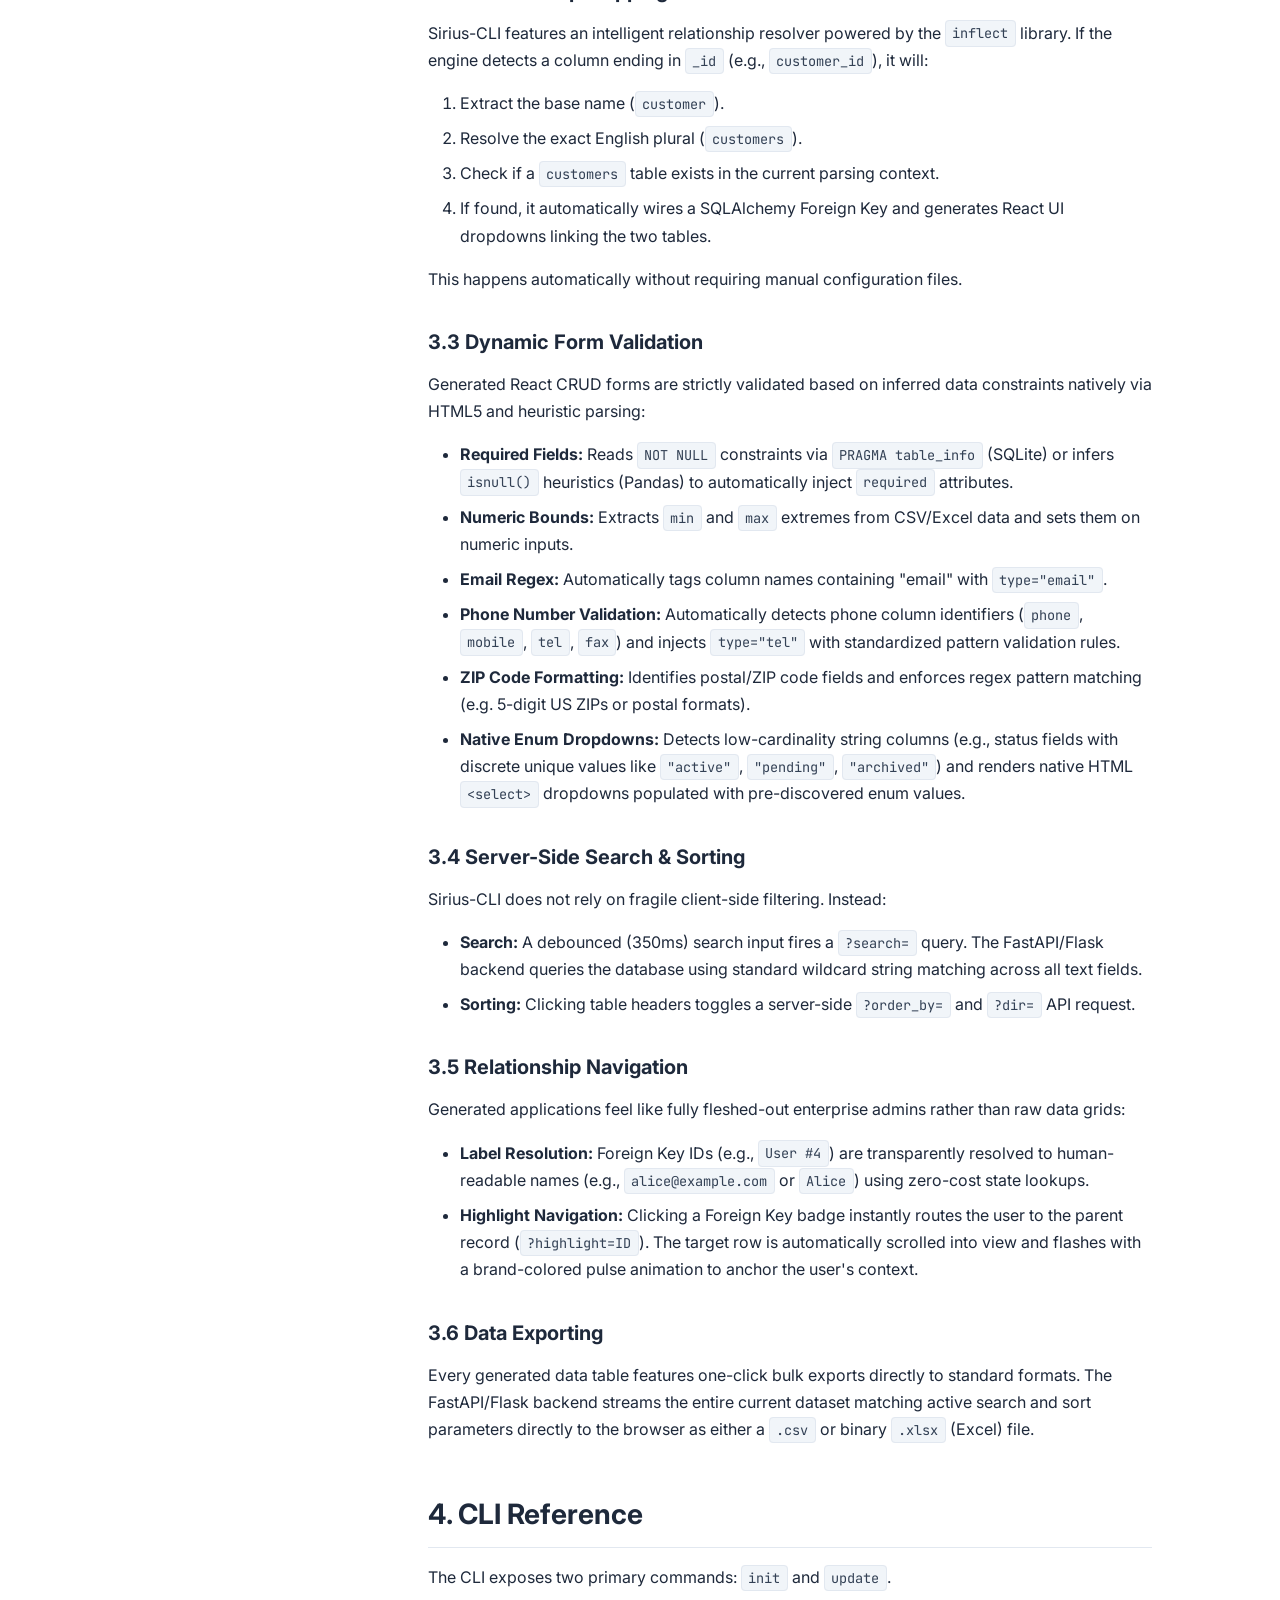
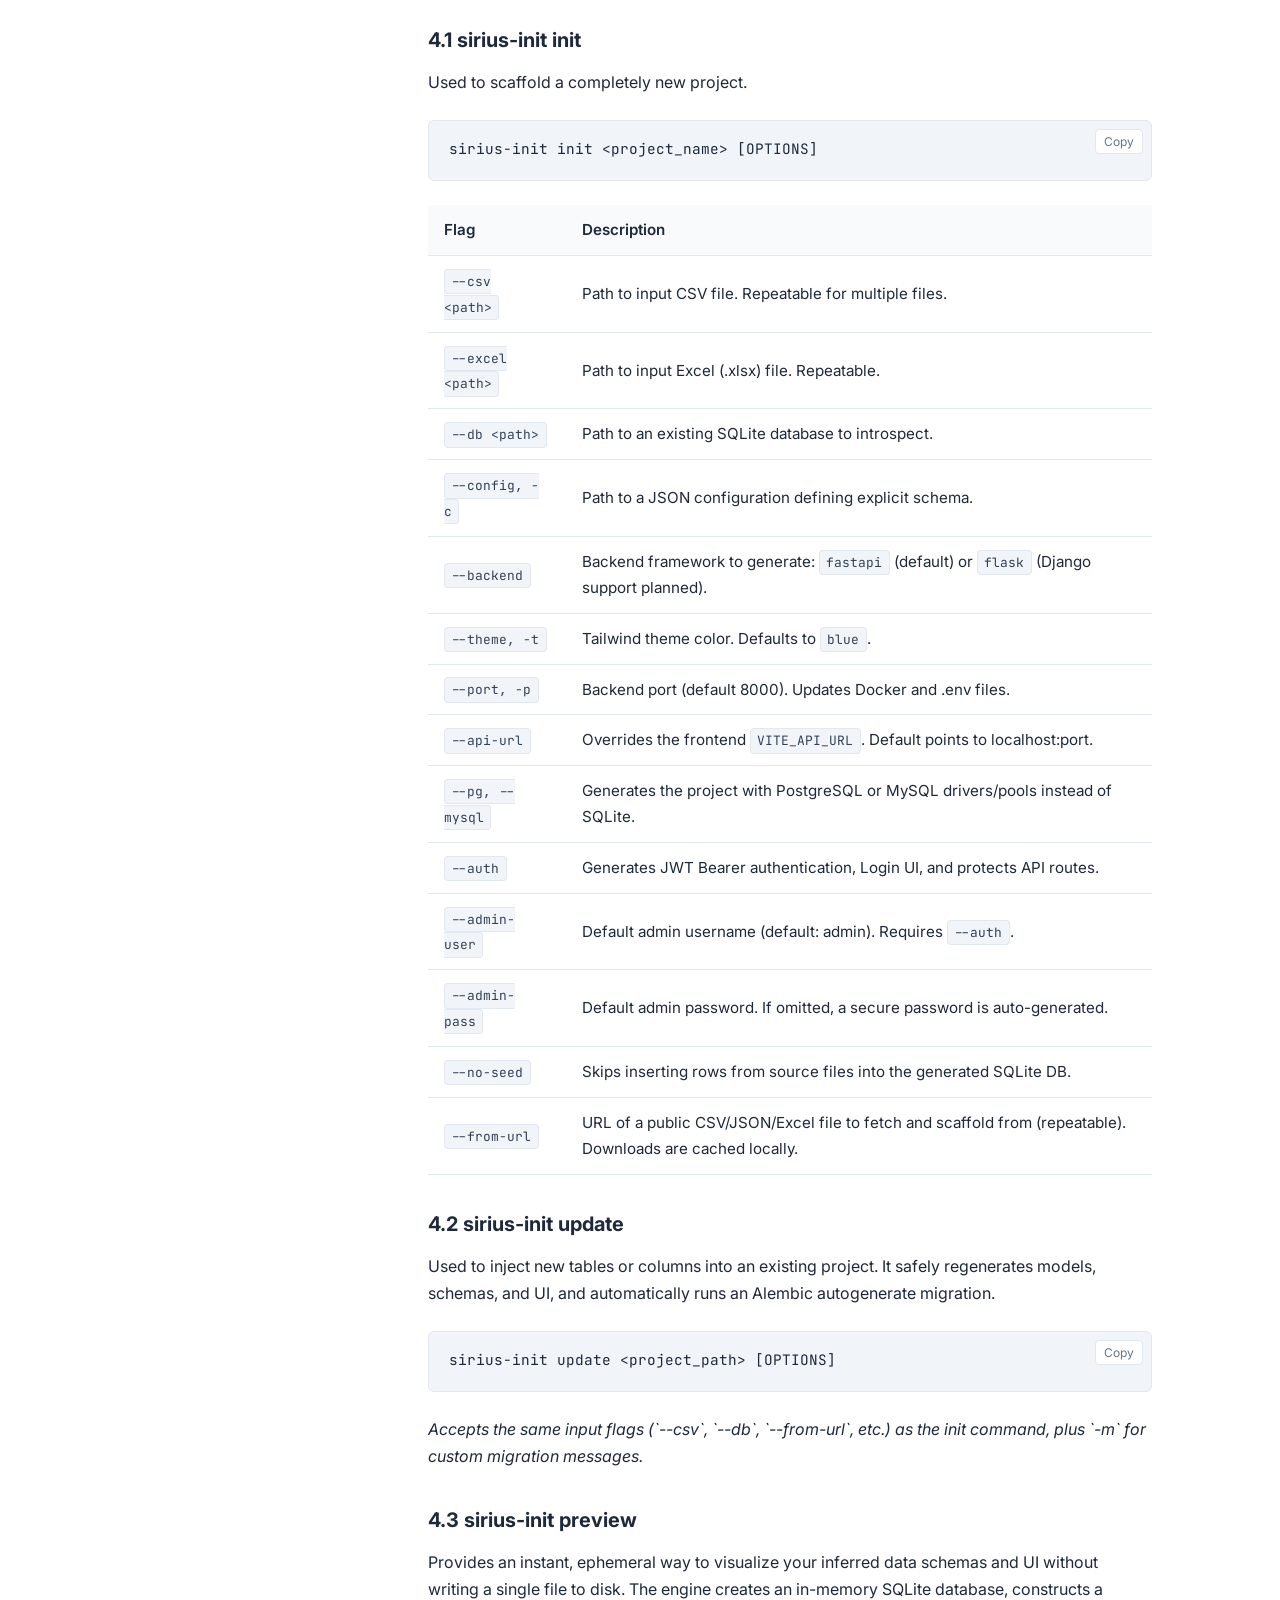
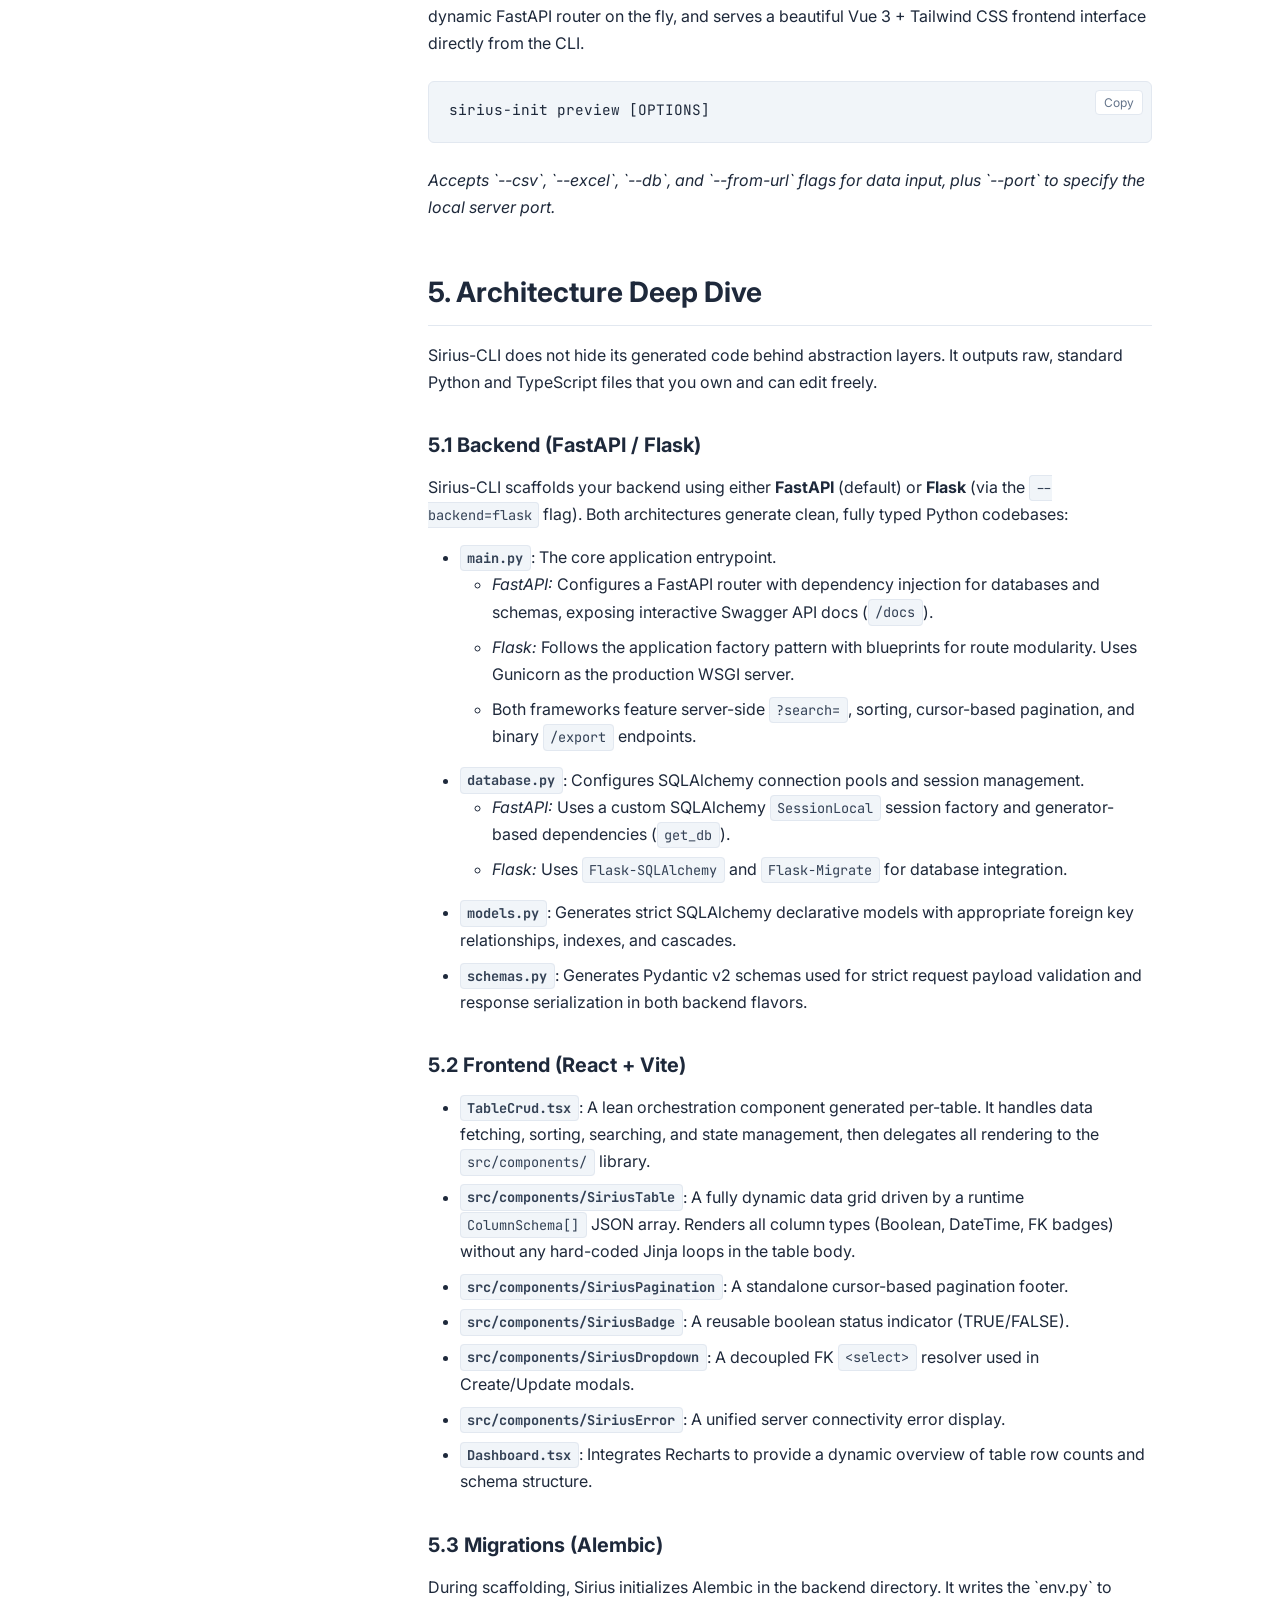
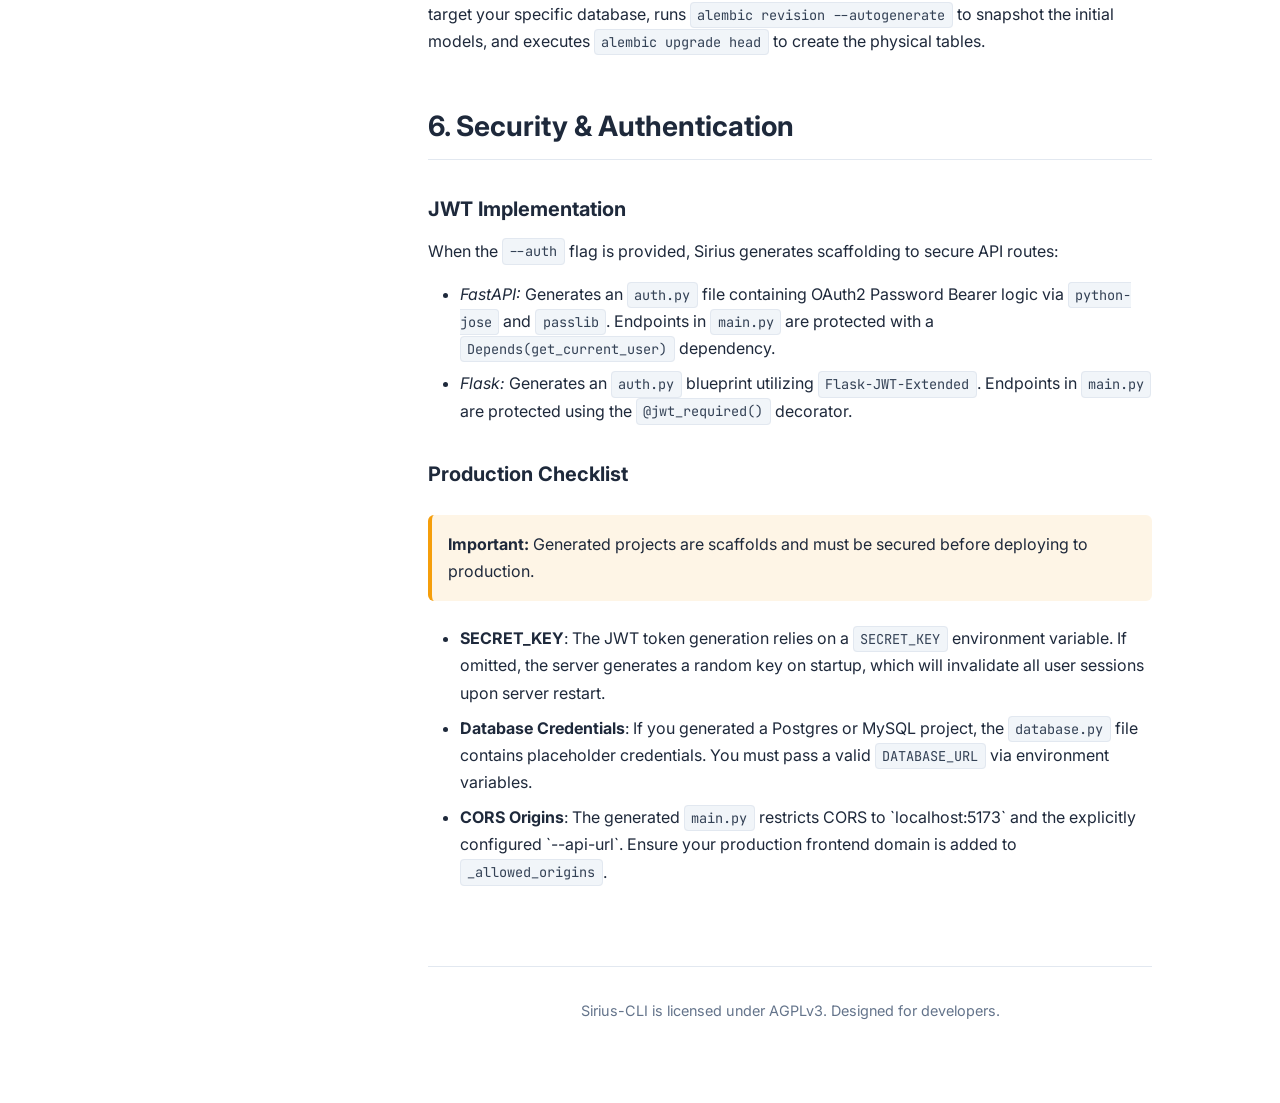
==== commit 48a2b2b7: "feat: implement SvelteKit frontend strategy support - Integrate SvelteKit as a pluggable frontend st" ====
--- a/docs/index.html
+++ b/docs/index.html
@@ -19,7 +19,7 @@
     <!-- Fixed Sidebar -->
     <aside class="sidebar">
         <div class="sidebar-header">
-            <div class="logo">Sirius-CLI <span class="version">v0.5.2</span></div>
+            <div class="logo">Sirius-CLI <span class="version">v0.5.3</span></div>
             <button id="theme-toggle" class="theme-btn" aria-label="Toggle Theme">
                 <!-- SVG injected via JS -->
             </button>
